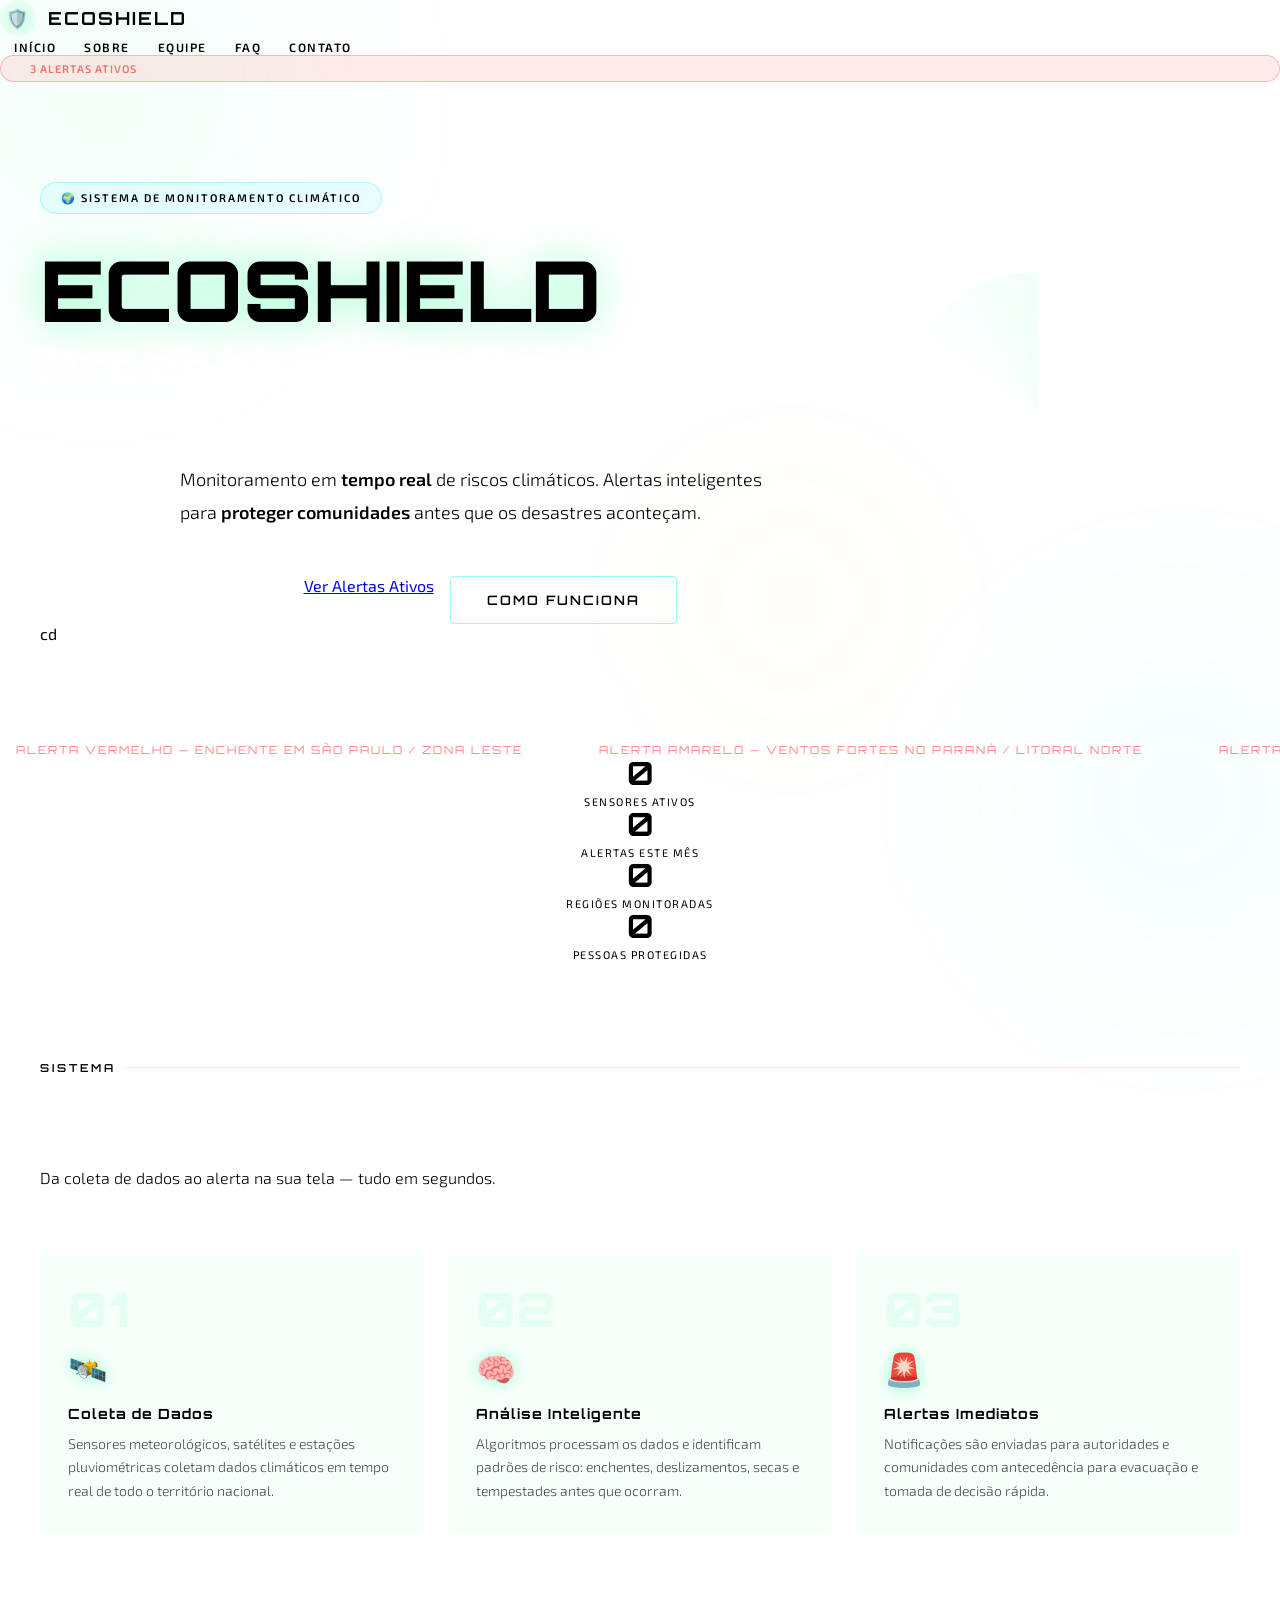
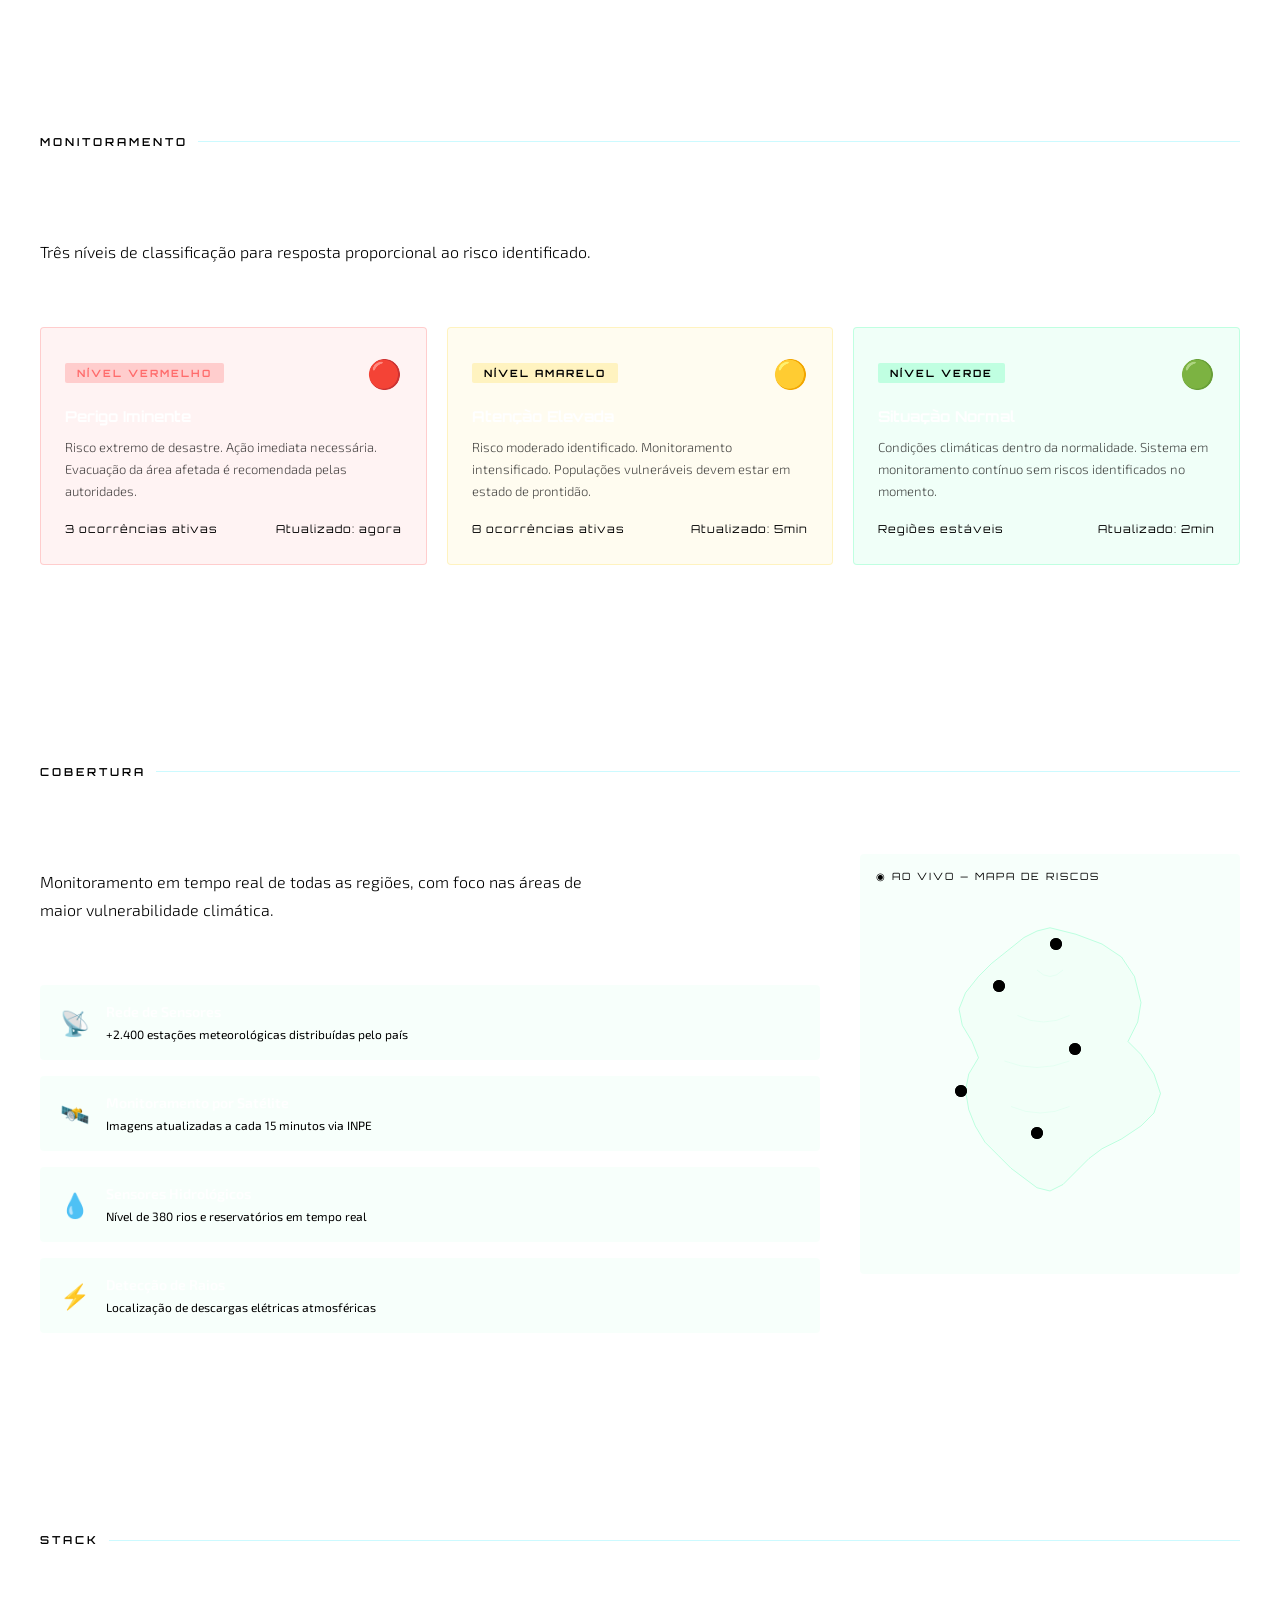
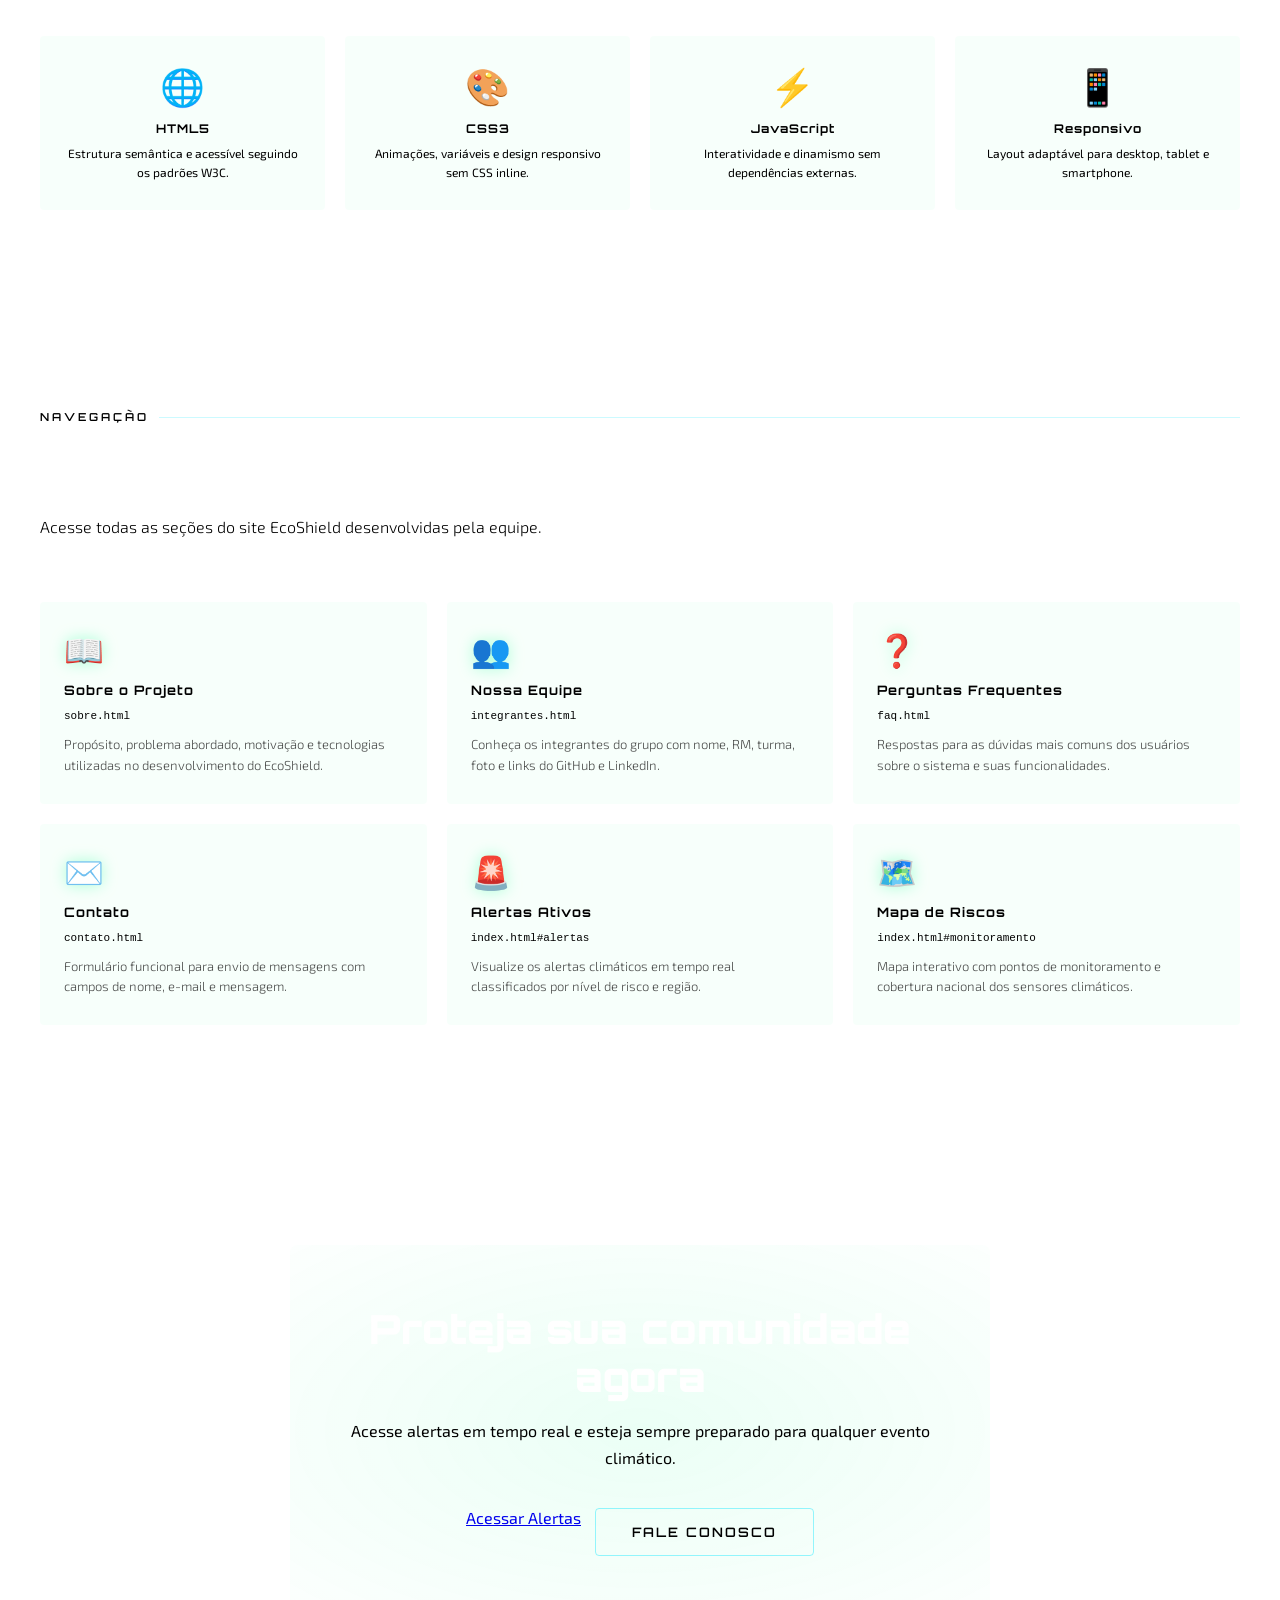
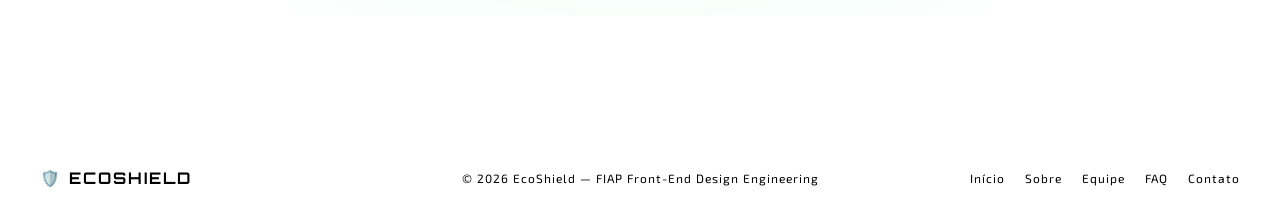
==== pages/index.html @ 768c773e "conexao" ====
<!DOCTYPE html>
<html lang="pt-BR">
<head>
  <meta charset="UTF-8"/>
  <meta name="viewport" content="width=device-width, initial-scale=1.0"/>
  <title>EcoShield — Monitoramento Climático e Prevenção de Desastres</title>
  <meta name="description" content="EcoShield: sistema de monitoramento climático e alertas para prevenção de desastres naturais no Brasil.">
  <link href="https://fonts.googleapis.com/css2?family=Orbitron:wght@400;600;700;900&family=Exo+2:ital,wght@0,300;0,400;0,600;1,300&display=swap" rel="stylesheet">
<link rel="stylesheet" href="../css/style.css">
</head>
<body>

  <!-- Fundo -->
  <div class="bg-grid"></div>
  <div class="bg-orb bg-orb-1"></div>
  <div class="bg-orb bg-orb-2"></div>
  <div class="bg-orb bg-orb-3"></div>

  
  <!-- NAVEGAÇÃO PRINCIPAL-->
  <nav>
    <a href="index.html" class="nav-logo">
      <div class="nav-logo-icon">🛡️</div>
      ECOSHIELD
    </a>

    <!-- Hamburger mobile -->
    <button class="nav-toggle" aria-label="Abrir menu">
      <span></span><span></span><span></span>
    </button>

    <ul class="nav-links">
      <li><a href="index.html"       class="active">Início</a></li>
      <li><a href="sobre.html">Sobre</a></li>
      <li><a href="integrantes.html">Equipe</a></li>
      <li><a href="faq.html">FAQ</a></li>
      <li><a href="contato.html">Contato</a></li>
    </ul>

    <div class="nav-alert">
      <div class="dot"></div>
      <span id="navAlertText">3 alertas ativos</span>
    </div>
  </nav>

  <!--  HERO-->
     <section class="hero">
    <div class="hero-content">
      <div class="hero-badge">🌍 Sistema de Monitoramento Climático</div>

      <h1 class="hero-title">
        <span class="line1">ECOSHIELD</span>
        <span class="line2">Prevenção de Desastres Climáticos</span>
      </h1>

      <p class="hero-desc">
        Monitoramento em <em>tempo real</em> de riscos climáticos.
        Alertas inteligentes para <em>proteger comunidades</em>
        antes que os desastres aconteçam.
      </p>

      <div class="hero-ctas">
        <a href="#alertas"      class="btn-primary">Ver Alertas Ativos</a>
        <a href="#como-funciona" class="btn-secondary">Como Funciona</a>
      </div>
    </div>

    <div class="hero-radar">
      <div class="radar-ring"></div>
      <div class="radar-ring"></div>
      <div class="radar-ring"></div>
      <div class="radar-sweep"></div>
    </div>cd
  </section>


   <!--TICKER DE ALERTAS -->
   <div class="ticker">
    <div class="ticker-inner">
      <span class="ticker-item"><span class="ticker-dot"></span> ALERTA VERMELHO — Enchente em São Paulo / Zona Leste</span>
      <span class="ticker-item"><span class="ticker-dot"></span> ALERTA AMARELO — Ventos fortes no Paraná / Litoral Norte</span>
      <span class="ticker-item"><span class="ticker-dot"></span> ALERTA VERMELHO — Deslizamento em Petrópolis / RJ</span>
      <span class="ticker-item"><span class="ticker-dot"></span> MONITORAMENTO — Nível dos rios acima do normal em MG</span>
      <span class="ticker-item"><span class="ticker-dot"></span> ALERTA AMARELO — Seca severa no Nordeste / Sertão</span>
      <!-- Duplicado para loop infinito -->
      <span class="ticker-item"><span class="ticker-dot"></span> ALERTA VERMELHO — Enchente em São Paulo / Zona Leste</span>
      <span class="ticker-item"><span class="ticker-dot"></span> ALERTA AMARELO — Ventos fortes no Paraná / Litoral Norte</span>
      <span class="ticker-item"><span class="ticker-dot"></span> ALERTA VERMELHO — Deslizamento em Petrópolis / RJ</span>
      <span class="ticker-item"><span class="ticker-dot"></span> MONITORAMENTO — Nível dos rios acima do normal em MG</span>
      <span class="ticker-item"><span class="ticker-dot"></span> ALERTA AMARELO — Seca severa no Nordeste / Sertão</span>
    </div>
  </div>

  
  <!-- ESTATÍSTICAS -->
  
  <div class="stats-bar">
    <div class="stat-item">
      <span class="stat-val"        id="stat1">0</span>
      <span class="stat-lbl">Sensores Ativos</span>
    </div>
    <div class="stat-item">
      <span class="stat-val orange" id="stat2">0</span>
      <span class="stat-lbl">Alertas este mês</span>
    </div>
    <div class="stat-item">
      <span class="stat-val red"    id="stat3">0</span>
      <span class="stat-lbl">Regiões monitoradas</span>
    </div>
    <div class="stat-item">
      <span class="stat-val teal"   id="stat4">0</span>
      <span class="stat-lbl">Pessoas protegidas</span>
    </div>
  </div>


  <!--  COMO FUNCIONA -->
  <section id="como-funciona">
    <div class="section-label">Sistema</div>
    <h2 class="section-title reveal">Como o <span>EcoShield</span> funciona</h2>
    <p class="section-desc reveal">Da coleta de dados ao alerta na sua tela — tudo em segundos.</p>

    <div class="steps">
      <div class="step-card reveal">
        <div class="step-num">01</div>
        <div class="step-icon">🛰️</div>
        <div class="step-title">Coleta de Dados</div>
        <p class="step-desc">Sensores meteorológicos, satélites e estações pluviométricas coletam dados climáticos em tempo real de todo o território nacional.</p>
      </div>
      <div class="step-card reveal">
        <div class="step-num">02</div>
        <div class="step-icon">🧠</div>
        <div class="step-title">Análise Inteligente</div>
        <p class="step-desc">Algoritmos processam os dados e identificam padrões de risco: enchentes, deslizamentos, secas e tempestades antes que ocorram.</p>
      </div>
      <div class="step-card reveal">
        <div class="step-num">03</div>
        <div class="step-icon">🚨</div>
        <div class="step-title">Alertas Imediatos</div>
        <p class="step-desc">Notificações são enviadas para autoridades e comunidades com antecedência para evacuação e tomada de decisão rápida.</p>
      </div>
    </div>
  </section>


    <!-- ALERTAS -->
  <section id="alertas" class="alerts-section">
    <div class="section-label">Monitoramento</div>
    <h2 class="section-title reveal">Níveis de <span>Alerta</span></h2>
    <p class="section-desc reveal">Três níveis de classificação para resposta proporcional ao risco identificado.</p>

    <div class="alerts-grid">
      <div class="alert-card vermelho reveal">
        <div class="alert-header">
          <span class="alert-level">Nível Vermelho</span>
          <span class="alert-icon">🔴</span>
        </div>
        <div class="alert-title">Perigo Iminente</div>
        <p class="alert-desc">Risco extremo de desastre. Ação imediata necessária. Evacuação da área afetada é recomendada pelas autoridades.</p>
        <div class="alert-meta"><span>3 ocorrências ativas</span><span>Atualizado: agora</span></div>
      </div>

      <div class="alert-card amarelo reveal">
        <div class="alert-header">
          <span class="alert-level">Nível Amarelo</span>
          <span class="alert-icon">🟡</span>
        </div>
        <div class="alert-title">Atenção Elevada</div>
        <p class="alert-desc">Risco moderado identificado. Monitoramento intensificado. Populações vulneráveis devem estar em estado de prontidão.</p>
        <div class="alert-meta"><span>8 ocorrências ativas</span><span>Atualizado: 5min</span></div>
      </div>

      <div class="alert-card verde reveal">
        <div class="alert-header">
          <span class="alert-level">Nível Verde</span>
          <span class="alert-icon">🟢</span>
        </div>
        <div class="alert-title">Situação Normal</div>
        <p class="alert-desc">Condições climáticas dentro da normalidade. Sistema em monitoramento contínuo sem riscos identificados no momento.</p>
        <div class="alert-meta"><span>Regiões estáveis</span><span>Atualizado: 2min</span></div>
      </div>
    </div>
  </section>


  <!--  MONITORAMENTO / MAPA -->
    <section id="monitoramento">
    <div class="section-label">Cobertura</div>
    <div class="monitor-layout">

      <div>
        <h2 class="section-title reveal">Cobertura <span>Nacional</span></h2>
        <p class="section-desc reveal">Monitoramento em tempo real de todas as regiões, com foco nas áreas de maior vulnerabilidade climática.</p>
        <ul class="info-list">
          <li class="info-item reveal">
            <span class="info-item-icon">📡</span>
            <div class="info-item-text"><strong>Rede de Sensores</strong><span>+2.400 estações meteorológicas distribuídas pelo país</span></div>
          </li>
          <li class="info-item reveal">
            <span class="info-item-icon">🛰️</span>
            <div class="info-item-text"><strong>Monitoramento por Satélite</strong><span>Imagens atualizadas a cada 15 minutos via INPE</span></div>
          </li>
          <li class="info-item reveal">
            <span class="info-item-icon">💧</span>
            <div class="info-item-text"><strong>Sensores Hidrológicos</strong><span>Nível de 380 rios e reservatórios em tempo real</span></div>
          </li>
          <li class="info-item reveal">
            <span class="info-item-icon">⚡</span>
            <div class="info-item-text"><strong>Detecção de Raios</strong><span>Localização de descargas elétricas atmosféricas</span></div>
          </li>
        </ul>
      </div>

      <div class="monitor-map">
        <div class="map-label">◉ AO VIVO — Mapa de Riscos</div>
        <svg class="brazil-map" viewBox="0 0 400 450" fill="none" xmlns="http://www.w3.org/2000/svg">
          <path d="M180 20 L200 15 L240 25 L280 40 L310 60 L330 90 L340 130 L335 160 L320 190 L340 210 L360 240 L370 270 L360 300 L340 320 L310 340 L280 355 L260 370 L240 390 L220 410 L200 420 L180 415 L160 400 L140 385 L120 365 L100 345 L85 320 L75 295 L70 265 L75 240 L90 215 L80 190 L65 165 L60 140 L70 115 L90 90 L110 70 L135 50 L160 30 Z" stroke="rgba(0,255,136,0.4)" stroke-width="1.5" fill="rgba(0,255,136,0.04)"/>
          <path d="M180 80 Q200 100 220 80"  stroke="rgba(0,255,136,0.15)" stroke-width="1" fill="none"/>
          <path d="M150 150 Q190 170 230 150" stroke="rgba(0,255,136,0.15)" stroke-width="1" fill="none"/>
          <path d="M130 220 Q180 240 230 220" stroke="rgba(0,255,136,0.15)" stroke-width="1" fill="none"/>
          <path d="M140 290 Q185 310 230 290" stroke="rgba(0,255,136,0.15)" stroke-width="1" fill="none"/>
        </svg>
        <div class="map-ping p1"></div>
        <div class="map-ping p2"></div>
        <div class="map-ping p3"></div>
        <div class="map-ping p4"></div>
        <div class="map-ping p5"></div>
      </div>

    </div>
  </section>


    <!--TECNOLOGIAS-->
  <section id="tecnologia" class="tech-section">
    <div class="section-label">Stack</div>
    <h2 class="section-title reveal">Tecnologias <span>Utilizadas</span></h2>
    <div class="tech-grid">
      <div class="tech-card reveal">
        <span class="tech-icon">🌐</span>
        <div class="tech-name">HTML5</div>
        <p class="tech-desc">Estrutura semântica e acessível seguindo os padrões W3C.</p>
      </div>
      <div class="tech-card reveal">
        <span class="tech-icon">🎨</span>
        <div class="tech-name">CSS3</div>
        <p class="tech-desc">Animações, variáveis e design responsivo sem CSS inline.</p>
      </div>
      <div class="tech-card reveal">
        <span class="tech-icon">⚡</span>
        <div class="tech-name">JavaScript</div>
        <p class="tech-desc">Interatividade e dinamismo sem dependências externas.</p>
      </div>
      <div class="tech-card reveal">
        <span class="tech-icon">📱</span>
        <div class="tech-name">Responsivo</div>
        <p class="tech-desc">Layout adaptável para desktop, tablet e smartphone.</p>
      </div>
    </div>
  </section>


  <!--NAVEGAÇÃO PARA PÁGINAS DO GRUPO -->
  
  <section class="pages-section">
    <div class="section-label">Navegação</div>
    <h2 class="section-title reveal">Explore o <span>Projeto</span></h2>
    <p class="section-desc reveal">Acesse todas as seções do site EcoShield desenvolvidas pela equipe.</p>

    <div class="pages-grid">
      <a href="sobre.html" class="page-card reveal">
        <span class="page-card-icon">📖</span>
        <div class="page-card-title">Sobre o Projeto</div>
        <div class="page-card-file">sobre.html</div>
        <p class="page-card-desc">Propósito, problema abordado, motivação e tecnologias utilizadas no desenvolvimento do EcoShield.</p>
      </a>

      <a href="integrantes.html" class="page-card reveal">
        <span class="page-card-icon">👥</span>
        <div class="page-card-title">Nossa Equipe</div>
        <div class="page-card-file">integrantes.html</div>
        <p class="page-card-desc">Conheça os integrantes do grupo com nome, RM, turma, foto e links do GitHub e LinkedIn.</p>
      </a>

      <a href="faq.html" class="page-card reveal">
        <span class="page-card-icon">❓</span>
        <div class="page-card-title">Perguntas Frequentes</div>
        <div class="page-card-file">faq.html</div>
        <p class="page-card-desc">Respostas para as dúvidas mais comuns dos usuários sobre o sistema e suas funcionalidades.</p>
      </a>

      <a href="contato.html" class="page-card reveal">
        <span class="page-card-icon">✉️</span>
        <div class="page-card-title">Contato</div>
        <div class="page-card-file">contato.html</div>
        <p class="page-card-desc">Formulário funcional para envio de mensagens com campos de nome, e-mail e mensagem.</p>
      </a>

      <a href="#alertas" class="page-card reveal">
        <span class="page-card-icon">🚨</span>
        <div class="page-card-title">Alertas Ativos</div>
        <div class="page-card-file">index.html#alertas</div>
        <p class="page-card-desc">Visualize os alertas climáticos em tempo real classificados por nível de risco e região.</p>
      </a>

      <a href="#monitoramento" class="page-card reveal">
        <span class="page-card-icon">🗺️</span>
        <div class="page-card-title">Mapa de Riscos</div>
        <div class="page-card-file">index.html#monitoramento</div>
        <p class="page-card-desc">Mapa interativo com pontos de monitoramento e cobertura nacional dos sensores climáticos.</p>
      </a>
    </div>
  </section>
    <!--CTA FINAL-->
  
  <section class="cta-section">
    <div class="cta-glow">
      <h2 class="cta-title reveal">Proteja sua <span>comunidade</span> agora</h2>
      <p class="cta-sub reveal">Acesse alertas em tempo real e esteja sempre preparado para qualquer evento climático.</p>
      <div class="cta-btns reveal">
        <a href="#alertas"      class="btn-primary">Acessar Alertas</a>
        <a href="contato.html"  class="btn-secondary">Fale Conosco</a>
      </div>
    </div>
  </section>


    <!-- FOOTER -->
  
    <footer>
    <a href="index.html" class="footer-logo">🛡️ ECOSHIELD</a>
    <p class="footer-copy">© 2026 EcoShield — FIAP Front-End Design Engineering</p>
    <nav class="footer-links">
      <a href="index.html">Início</a>
      <a href="sobre.html">Sobre</a>
      <a href="integrantes.html">Equipe</a>
      <a href="faq.html">FAQ</a>
      <a href="contato.html">Contato</a>
    </nav>
  </footer>

 <script src="../js/script.js" defer></script>
</body>
</html>
---- css/style.css ----
*/ ECOSHIELD — style.css*/

/* ── Variáveis ── */
:root {
  --bg:     #030d0a;
  --bg2:    #061510;
  --green:  #00ff88;
  --green2: #00cc66;
  --teal:   #00e5ff;
  --yellow: #ffcc00;
  --red:    #ff3b3b;
  --text:   #c8e6d0;
  --muted:  #4a7a5a;
  --border: rgba(0,255,136,.12);
  --glow:   0 0 20px rgba(0,255,136,.3);
}

/* ── Reset ── */
*, *::before, *::after { margin:0; padding:0; box-sizing:border-box; }
html { scroll-behavior:smooth; }
body {
  background: var(--bg);
  color: var(--text);
  font-family: 'Exo 2', sans-serif;
  overflow-x: hidden;
}


   */BACKGROUND*/

.bg-grid {
  position:fixed; inset:0; z-index:0; pointer-events:none;
  background-image:
    linear-gradient(rgba(0,255,136,.03) 1px, transparent 1px),
    linear-gradient(90deg, rgba(0,255,136,.03) 1px, transparent 1px);
  background-size: 60px 60px;
  animation: gridShift 20s linear infinite;
}
@keyframes gridShift {
  0%   { background-position:0 0; }
  100% { background-position:60px 60px; }
}

.bg-orb { position:fixed; border-radius:50%; filter:blur(80px); pointer-events:none; z-index:0; }
.bg-orb-1 { width:600px; height:600px; background:radial-gradient(circle, rgba(0,255,136,.06), transparent 70%); top:-200px; left:-200px; animation:orbFloat1 15s ease-in-out infinite; }
.bg-orb-2 { width:500px; height:500px; background:radial-gradient(circle, rgba(0,229,255,.05), transparent 70%); bottom:-150px; right:-150px; animation:orbFloat2 18s ease-in-out infinite; }
.bg-orb-3 { width:300px; height:300px; background:radial-gradient(circle, rgba(255,204,0,.04), transparent 70%); top:50%; left:50%; animation:orbFloat3 12s ease-in-out infinite; }

@keyframes orbFloat1 { 0%,100%{transform:translate(0,0)} 50%{transform:translate(60px,40px)} }
@keyframes orbFloat2 { 0%,100%{transform:translate(0,0)} 50%{transform:translate(-50px,-30px)} }
@keyframes orbFloat3 { 0%,100%{transform:translate(-50%,-50%) scale(1)} 50%{transform:translate(-50%,-50%) scale(1.3)} }


  */ NAVEGAÇÃO*/

  nav {
  position:fixed; top:0; left:0; right:0; z-index:100;
  padding:16px 40px;
  display:flex; align-items:center; justify-content:space-between;
  background:rgba(3,13,10,.9);
  backdrop-filter:blur(12px);
  border-bottom:1px solid var(--border);
}

.nav-logo {
  display:flex; align-items:center; gap:12px;
  font-family:'Orbitron',monospace; font-size:18px; font-weight:700;
  color:var(--green); letter-spacing:2px;
  text-decoration:none; text-shadow:var(--glow);
}

.nav-logo-icon {
  width:36px; height:36px;
  background:radial-gradient(circle, rgba(0,255,136,.2), transparent);
  border:1px solid var(--green); border-radius:50%;
  display:flex; align-items:center; justify-content:center; font-size:18px;
  animation:pulse 3s ease-in-out infinite;
}

@keyframes pulse {
  0%,100% { box-shadow:0 0 10px rgba(0,255,136,.3); }
  50%     { box-shadow:0 0 25px rgba(0,255,136,.7), 0 0 50px rgba(0,255,136,.2); }
}

/* Hamburger mobile */
.nav-toggle {
  display:none; flex-direction:column; gap:5px; cursor:pointer;
  background:none; border:none; padding:4px;
}
.nav-toggle span {
  display:block; width:24px; height:2px;
  background:var(--green); border-radius:2px;
  transition:all .3s;
}
.nav-toggle.open span:nth-child(1) { transform:rotate(45deg) translate(5px,5px); }
.nav-toggle.open span:nth-child(2) { opacity:0; }
.nav-toggle.open span:nth-child(3) { transform:rotate(-45deg) translate(5px,-5px); }

.nav-links { display:flex; gap:0; list-style:none; }

.nav-links a {
  color:var(--muted); font-size:12px; font-weight:600;
  text-decoration:none; text-transform:uppercase; letter-spacing:1.5px;
  padding:8px 14px; border-radius:4px;
  transition:all .2s; position:relative;
}
.nav-links a::after {
  content:''; position:absolute; bottom:2px; left:14px; right:14px;
  height:1px; background:var(--green);
  transform:scaleX(0); transition:transform .3s;
}
.nav-links a:hover  { color:var(--green); }
.nav-links a:hover::after  { transform:scaleX(1); }
.nav-links a.active { color:var(--green); }
.nav-links a.active::after { transform:scaleX(1); }

.nav-alert {
  display:flex; align-items:center; gap:8px;
  background:rgba(255,60,60,.1); border:1px solid rgba(255,60,60,.3);
  border-radius:20px; padding:6px 14px;
  font-size:11px; font-weight:600; color:#ff6b6b;
  letter-spacing:1px; text-transform:uppercase; white-space:nowrap;
}
.nav-alert .dot {
  width:7px; height:7px; border-radius:50%; background:var(--red);
  animation:blink 1s ease-in-out infinite;
}
@keyframes blink { 0%,100%{opacity:1} 50%{opacity:.2} }

 
   */HERO*/
 
   .hero {
  position:relative; z-index:1;
  min-height:100vh;
  display:flex; align-items:center; justify-content:center;
  padding:120px 40px 80px; text-align:center;
}
.hero-content { max-width:900px; }

.hero-badge {
  display:inline-flex; align-items:center; gap:8px;
  background:rgba(0,229,255,.08); border:1px solid rgba(0,229,255,.25);
  border-radius:30px; padding:8px 20px;
  font-size:11px; font-weight:600; color:var(--teal);
  letter-spacing:2px; text-transform:uppercase; margin-bottom:32px;
  animation:fadeUp .8s ease both;
}

.hero-title {
  font-family:'Orbitron',monospace;
  font-size:clamp(42px,7vw,84px); font-weight:900; line-height:1.05;
  margin-bottom:24px; animation:fadeUp .8s .2s ease both;
}
.hero-title .line1 { display:block; color:var(--green); text-shadow:0 0 40px rgba(0,255,136,.4); }
.hero-title .line2 { display:block; color:white; font-size:.55em; letter-spacing:4px; margin-top:8px; }

.hero-desc {
  font-size:18px; font-weight:300; line-height:1.8;
  color:var(--text); opacity:.8; max-width:620px;
  margin:0 auto 48px; animation:fadeUp .8s .4s ease both;
}
.hero-desc em { color:var(--green); font-style:normal; font-weight:600; }

.hero-ctas {
  display:flex; gap:16px; justify-content:center; flex-wrap:wrap;
  animation:fadeUp .8s .6s ease both;
}

@keyframes fadeUp {
  from { opacity:0; transform:translateY(30px); }
  to   { opacity:1; transform:translateY(0); }
}

/* Radar */

.hero-radar {
  position:absolute; right:8%; top:50%; transform:translateY(-50%);
  width:280px; height:280px; opacity:.15;
}
.radar-ring {
  position:absolute; border-radius:50%; border:1px solid var(--green);
  top:50%; left:50%; transform:translate(-50%,-50%);
}
.radar-ring:nth-child(1) { width:100%; height:100%; animation:radarPulse 3s 0s ease-in-out infinite; }
.radar-ring:nth-child(2) { width:70%;  height:70%;  animation:radarPulse 3s .5s ease-in-out infinite; }
.radar-ring:nth-child(3) { width:40%;  height:40%;  animation:radarPulse 3s 1s ease-in-out infinite; }
@keyframes radarPulse { 0%,100%{opacity:.3} 50%{opacity:1} }
.radar-sweep {
  position:absolute; inset:0;
  background:conic-gradient(from 0deg, transparent 300deg, rgba(0,255,136,.4) 360deg);
  border-radius:50%; animation:sweep 4s linear infinite;
}
@keyframes sweep { to { transform:rotate(360deg); } }


  */ BOTÕES*/

.btn-primary {
  background:linear-gradient(135deg, var(--green), var(--green2));
  color:#030d0a; font-family:'Orbitron',monospace;
  font-size:13px; font-weight:700; letter-spacing:2px;
  padding:16px 36px; border-radius:4px; border:none; cursor:pointer;
  text-transform:uppercase; text-decoration:none; display:inline-block;
  box-shadow:0 0 30px rgba(0,255,136,.3); transition:all .3s;
}
.btn-primary:hover { transform:translateY(-2px); box-shadow:0 0 50px rgba(0,255,136,.5); }

.btn-secondary {
  background:transparent; color:var(--teal);
  font-family:'Orbitron',monospace; font-size:13px; font-weight:600;
  letter-spacing:2px; padding:15px 36px; border-radius:4px;
  border:1px solid rgba(0,229,255,.4); cursor:pointer;
  text-transform:uppercase; text-decoration:none; display:inline-block;
  transition:all .3s;
}
.btn-secondary:hover { background:rgba(0,229,255,.08); border-color:var(--teal); transform:translateY(-2px); }



   */TICKER*/
 
   .ticker {
  position:relative; z-index:1;
  background:rgba(255,59,59,.06);
  border-top:1px solid rgba(255,59,59,.15);
  border-bottom:1px solid rgba(255,59,59,.15);
  padding:10px 0; overflow:hidden;
}
.ticker-inner {
  display:flex; gap:60px; white-space:nowrap;
  animation:tickerRoll 25s linear infinite;
}
.ticker-item {
  font-family:'Orbitron',monospace; font-size:11px;
  color:#ff8080; letter-spacing:2px; text-transform:uppercase;
  display:flex; align-items:center; gap:10px; flex-shrink:0;
}
.ticker-dot { width:6px; height:6px; border-radius:50%; background:var(--red); animation:blink 1s infinite; }
@keyframes tickerRoll { 0%{transform:translateX(0)} 100%{transform:translateX(-50%)} }


 */  STATS BAR
*/

.stats-bar {
  position:relative; z-index:1;
  background:rgba(0,255,136,.04);
  border-top:1px solid var(--border); border-bottom:1px solid var(--border);
  padding:28px 40px;
  display:grid; grid-template-columns:repeat(4,1fr); gap:20px;
}
.stat-item { text-align:center; }
.stat-val {
  font-family:'Orbitron',monospace; font-size:32px; font-weight:700;
  color:var(--green); display:block; line-height:1;
}
.stat-val.orange { color:var(--yellow); }
.stat-val.red    { color:var(--red); }
.stat-val.teal   { color:var(--teal); }
.stat-lbl { font-size:11px; color:var(--muted); text-transform:uppercase; letter-spacing:1.5px; margin-top:6px; display:block; }


  /*  SEÇÕES*/

 section { position:relative; z-index:1; padding:100px 40px; }

.section-label {
  font-family:'Orbitron',monospace; font-size:11px; font-weight:600;
  color:var(--teal); letter-spacing:3px; text-transform:uppercase;
  margin-bottom:16px; display:flex; align-items:center; gap:10px;
}
.section-label::after { content:''; flex:1; height:1px; background:rgba(0,229,255,.2); }

.section-title {
  font-family:'Orbitron',monospace; font-size:clamp(28px,4vw,44px);
  font-weight:700; color:white; line-height:1.2; margin-bottom:20px;
}
.section-title span { color:var(--green); }

.section-desc { font-size:16px; font-weight:300; color:var(--text); opacity:.7; line-height:1.8; max-width:560px; margin-bottom:60px; }

/* ── STEPS ── */

.steps { display:grid; grid-template-columns:repeat(3,1fr); gap:24px; }

.step-card {
  background:rgba(0,255,136,.03); border:1px solid var(--border);
  border-radius:2px; padding:32px 28px;
  position:relative; overflow:hidden; transition:all .3s;
}
.step-card::before {
  content:''; position:absolute; inset:0;
  background:linear-gradient(135deg, rgba(0,255,136,.05), transparent);
  opacity:0; transition:opacity .3s;
}
.step-card:hover { border-color:rgba(0,255,136,.3); transform:translateY(-4px); }
.step-card:hover::before { opacity:1; }

.step-num { font-family:'Orbitron',monospace; font-size:48px; font-weight:900; color:rgba(0,255,136,.08); line-height:1; margin-bottom:16px; }
.step-icon { font-size:32px; margin-bottom:16px; filter:drop-shadow(0 0 8px rgba(0,255,136,.4)); }
.step-title { font-family:'Orbitron',monospace; font-size:14px; font-weight:700; color:var(--green); letter-spacing:1px; margin-bottom:10px; }
.step-desc  { font-size:14px; font-weight:300; color:var(--text); opacity:.7; line-height:1.7; }

/* ── ALERTAS ── */

.alerts-section { background:var(--bg2); }
.alerts-grid { display:grid; grid-template-columns:repeat(3,1fr); gap:20px; }

.alert-card { border-radius:4px; padding:28px 24px; border:1px solid transparent; transition:all .3s; cursor:pointer; }
.alert-card.vermelho { background:rgba(255,59,59,.06);  border-color:rgba(255,59,59,.2); }
.alert-card.amarelo  { background:rgba(255,204,0,.06);  border-color:rgba(255,204,0,.2); }
.alert-card.verde    { background:rgba(0,255,136,.06);  border-color:rgba(0,255,136,.2); }
.alert-card:hover { transform:translateY(-3px); }
.alert-card.vermelho:hover { box-shadow:0 8px 30px rgba(255,59,59,.15); }
.alert-card.amarelo:hover  { box-shadow:0 8px 30px rgba(255,204,0,.15); }
.alert-card.verde:hover    { box-shadow:0 8px 30px rgba(0,255,136,.15); }

.alert-header { display:flex; align-items:center; justify-content:space-between; margin-bottom:16px; }
.alert-level { font-family:'Orbitron',monospace; font-size:10px; font-weight:700; letter-spacing:2px; text-transform:uppercase; padding:4px 12px; border-radius:2px; }
.vermelho .alert-level { background:rgba(255,59,59,.2);  color:#ff6b6b; }
.amarelo  .alert-level { background:rgba(255,204,0,.2);  color:var(--yellow); }
.verde    .alert-level { background:rgba(0,255,136,.2);  color:var(--green); }
.alert-icon  { font-size:28px; }
.alert-title { font-family:'Orbitron',monospace; font-size:15px; font-weight:700; color:white; margin-bottom:10px; }
.alert-desc  { font-size:13px; font-weight:300; color:var(--text); opacity:.7; line-height:1.7; margin-bottom:20px; }
.alert-meta  { display:flex; justify-content:space-between; font-size:11px; color:var(--muted); font-family:'Orbitron',monospace; letter-spacing:1px; }

/* ── MAPA ── */

.monitor-layout { display:grid; grid-template-columns:1fr 380px; gap:40px; align-items:center; }

.monitor-map {
  background:rgba(0,255,136,.03); border:1px solid var(--border);
  border-radius:4px; height:420px;
  position:relative; overflow:hidden;
  display:flex; align-items:center; justify-content:center;
}
.map-label { position:absolute; top:16px; left:16px; font-family:'Orbitron',monospace; font-size:10px; color:var(--green); letter-spacing:2px; text-transform:uppercase; }
.brazil-map { width:260px; opacity:.6; }

.map-ping { position:absolute; width:12px; height:12px; border-radius:50%; }
.map-ping::before, .map-ping::after { content:''; position:absolute; inset:0; border-radius:50%; }
.map-ping::before { background:currentColor; }
.map-ping::after  { border:2px solid currentColor; animation:pingExpand 2s ease-out infinite; }
@keyframes pingExpand { 0%{transform:scale(1);opacity:.8} 100%{transform:scale(3);opacity:0} }

.map-ping.p1 { color:var(--red);    top:30%; left:35%; }
.map-ping.p2 { color:var(--yellow); top:55%; left:25%; }
.map-ping.p3 { color:var(--green);  top:45%; left:55%; }
.map-ping.p4 { color:var(--red);    top:20%; left:50%; }
.map-ping.p5 { color:var(--yellow); top:65%; left:45%; }
.map-ping.p1::after { animation-delay:.0s; }
.map-ping.p2::after { animation-delay:.5s; }
.map-ping.p3::after { animation-delay:1s; }
.map-ping.p4::after { animation-delay:.3s; }
.map-ping.p5::after { animation-delay:.8s; }

.info-list { list-style:none; display:flex; flex-direction:column; gap:16px; }
.info-item {
  background:rgba(0,255,136,.03); border:1px solid var(--border);
  border-radius:4px; padding:18px 20px;
  display:flex; align-items:center; gap:16px; transition:all .3s;
}
.info-item:hover { border-color:rgba(0,255,136,.25); background:rgba(0,255,136,.06); }
.info-item-icon { font-size:24px; flex-shrink:0; }
.info-item-text strong { display:block; font-size:14px; font-weight:600; color:white; margin-bottom:3px; }
.info-item-text span   { font-size:12px; color:var(--muted); }

/* ── TECNOLOGIAS ── */

.tech-section { background:var(--bg2); }
.tech-grid { display:grid; grid-template-columns:repeat(4,1fr); gap:20px; margin-top:16px; }
.tech-card { background:rgba(0,255,136,.03); border:1px solid var(--border); border-radius:4px; padding:28px 20px; text-align:center; transition:all .3s; }
.tech-card:hover { border-color:rgba(0,229,255,.3); transform:translateY(-3px); box-shadow:0 8px 30px rgba(0,229,255,.08); }
.tech-icon { font-size:36px; margin-bottom:12px; display:block; }
.tech-name { font-family:'Orbitron',monospace; font-size:12px; font-weight:700; color:var(--teal); letter-spacing:1px; margin-bottom:8px; }
.tech-desc { font-size:12px; color:var(--muted); line-height:1.6; }

/* ── PÁGINAS RÁPIDAS (cards de navegação) ── */

.pages-section { background:var(--bg2); }
.pages-grid { display:grid; grid-template-columns:repeat(3,1fr); gap:20px; }

.page-card {
  background:rgba(0,255,136,.03); border:1px solid var(--border);
  border-radius:4px; padding:28px 24px;
  text-decoration:none; color:var(--text);
  display:flex; flex-direction:column; gap:12px;
  transition:all .3s; position:relative; overflow:hidden;
}
.page-card::after {
  content:'→'; position:absolute; bottom:20px; right:24px;
  font-size:20px; color:var(--green); opacity:0;
  transition:all .3s; transform:translateX(-8px);
}
.page-card:hover { border-color:rgba(0,255,136,.3); transform:translateY(-4px); box-shadow:0 12px 40px rgba(0,255,136,.08); }
.page-card:hover::after { opacity:1; transform:translateX(0); }

.page-card-icon { font-size:32px; filter:drop-shadow(0 0 8px rgba(0,255,136,.3)); }
.page-card-title { font-family:'Orbitron',monospace; font-size:13px; font-weight:700; color:var(--green); letter-spacing:1px; }
.page-card-file  { font-family:'DM Mono',monospace; font-size:11px; color:var(--muted); }
.page-card-desc  { font-size:13px; font-weight:300; color:var(--text); opacity:.7; line-height:1.6; }

/* ── CTA ── */
.cta-section { background:var(--bg2); text-align:center; padding:120px 40px; position:relative; z-index:1; }
.cta-glow {
  display:inline-block;
  background:radial-gradient(ellipse 600px 300px at center, rgba(0,255,136,.08), transparent);
  padding:60px; border-radius:8px; border:1px solid var(--border);
  max-width:700px; width:100%;
}
.cta-title { font-family:'Orbitron',monospace; font-size:clamp(24px,4vw,40px); font-weight:900; color:white; margin-bottom:16px; line-height:1.2; }
.cta-title span { color:var(--green); }
.cta-sub  { font-size:16px; color:var(--muted); margin-bottom:36px; line-height:1.7; }
.cta-btns { display:flex; gap:14px; justify-content:center; flex-wrap:wrap; }

/* ── FOOTER ── */

footer {
  position:relative; z-index:1;
  border-top:1px solid var(--border);
  padding:32px 40px;
  display:grid; grid-template-columns:1fr auto 1fr;
  align-items:center; gap:20px;
  background:var(--bg);
}
.footer-logo { font-family:'Orbitron',monospace; font-size:16px; font-weight:700; color:var(--green); letter-spacing:2px; text-decoration:none; }
.footer-copy { font-size:12px; color:var(--muted); letter-spacing:1px; text-align:center; }
.footer-links { display:flex; gap:20px; justify-content:flex-end; flex-wrap:wrap; }
.footer-links a { font-size:12px; color:var(--muted); text-decoration:none; letter-spacing:1px; transition:color .2s; }
.footer-links a:hover { color:var(--green); }

/* ── SCROLL REVEAL ── */

.reveal { opacity:0; transform:translateY(40px); transition:opacity .7s ease, transform .7s ease; }
.reveal.visible { opacity:1; transform:translateY(0); }

 /* RESPONSIVO*/

@media (max-width:900px) {
  nav { padding:14px 20px; }
  .nav-links {
    display:none; flex-direction:column; gap:0;
    position:absolute; top:100%; left:0; right:0;
    background:rgba(3,13,10,.98); border-bottom:1px solid var(--border);
    padding:12px 0;
  }
  .nav-links.open { display:flex; }
  .nav-links a { padding:12px 24px; border-radius:0; }
  .nav-toggle { display:flex; }

  .hero { padding:100px 20px 60px; }
  .hero-radar { display:none; }

  .stats-bar { grid-template-columns:repeat(2,1fr); padding:20px; }

  section { padding:70px 20px; }

  .steps          { grid-template-columns:1fr; }
  .alerts-grid    { grid-template-columns:1fr; }
  .monitor-layout { grid-template-columns:1fr; }
  .tech-grid      { grid-template-columns:repeat(2,1fr); }
  .pages-grid     { grid-template-columns:1fr; }

  .cta-glow { padding:32px 20px; }

  footer { grid-template-columns:1fr; text-align:center; padding:24px 20px; }
  .footer-links { justify-content:center; }
}
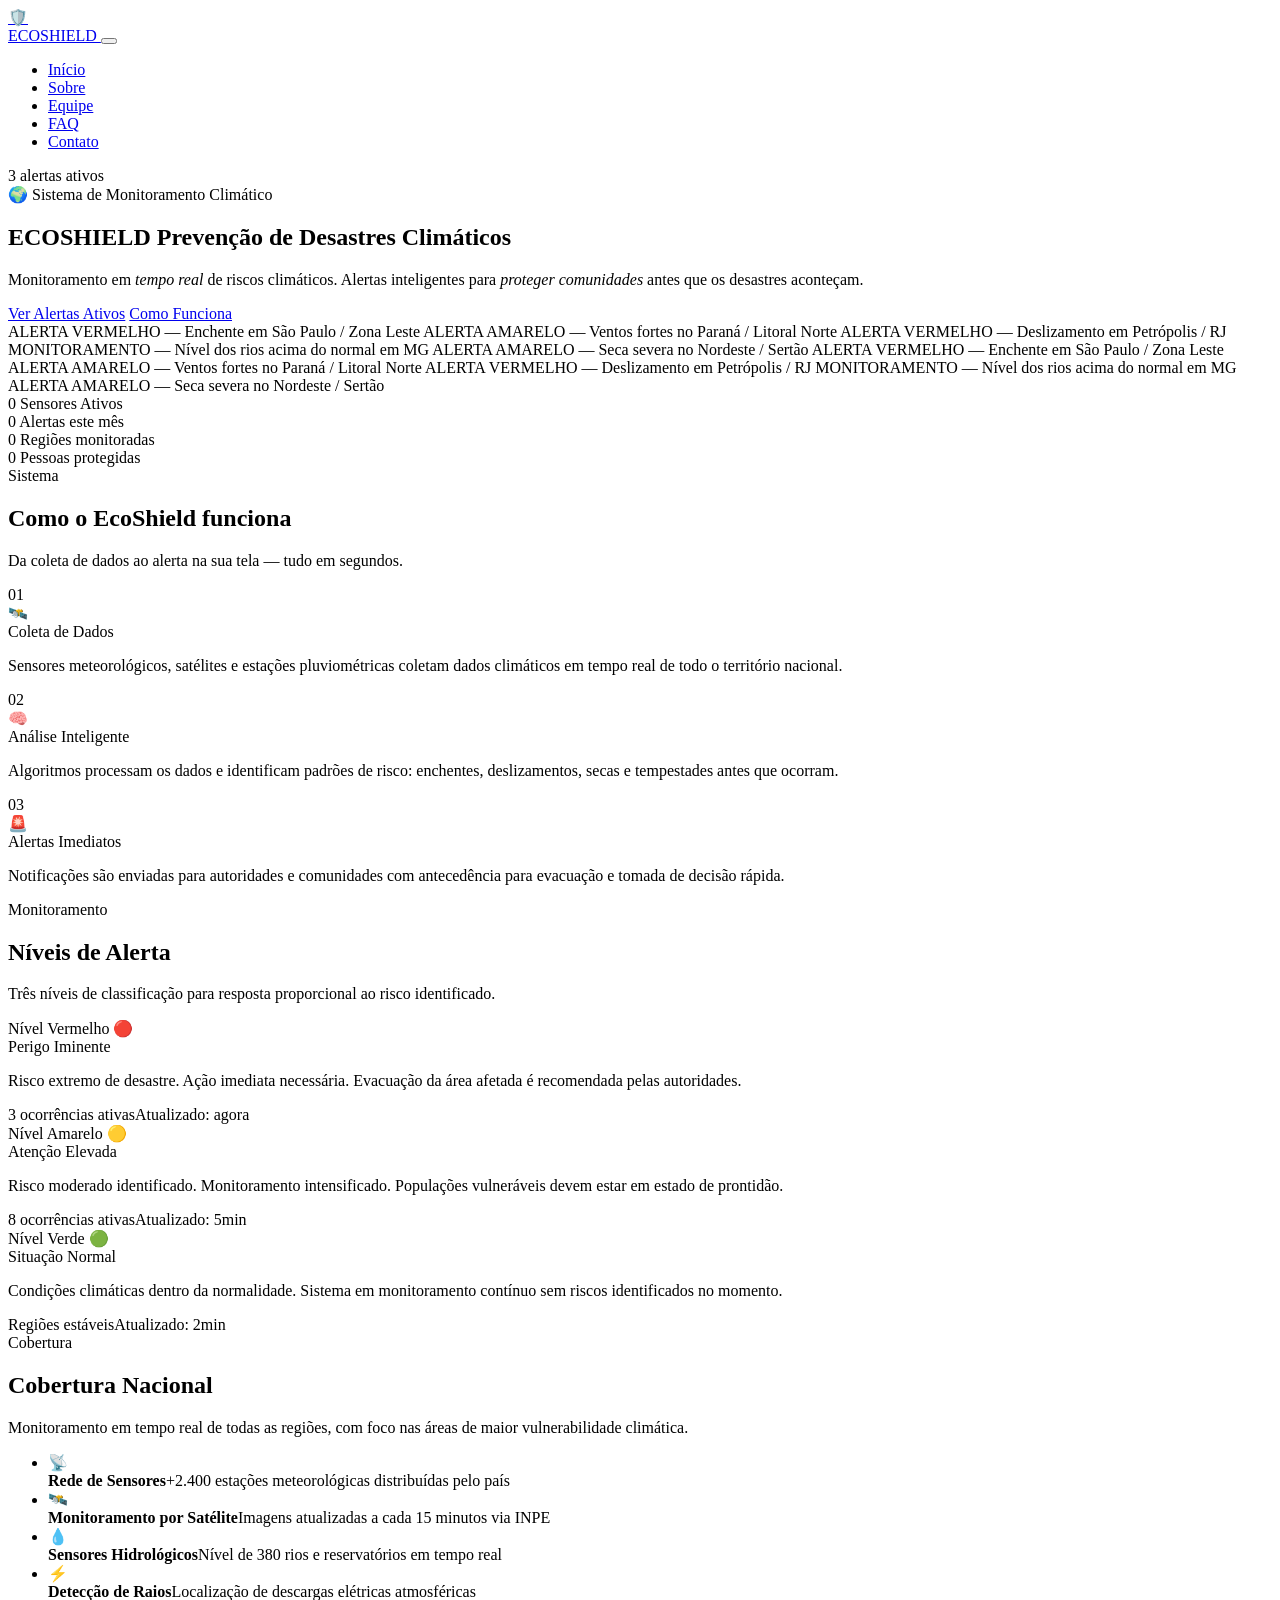
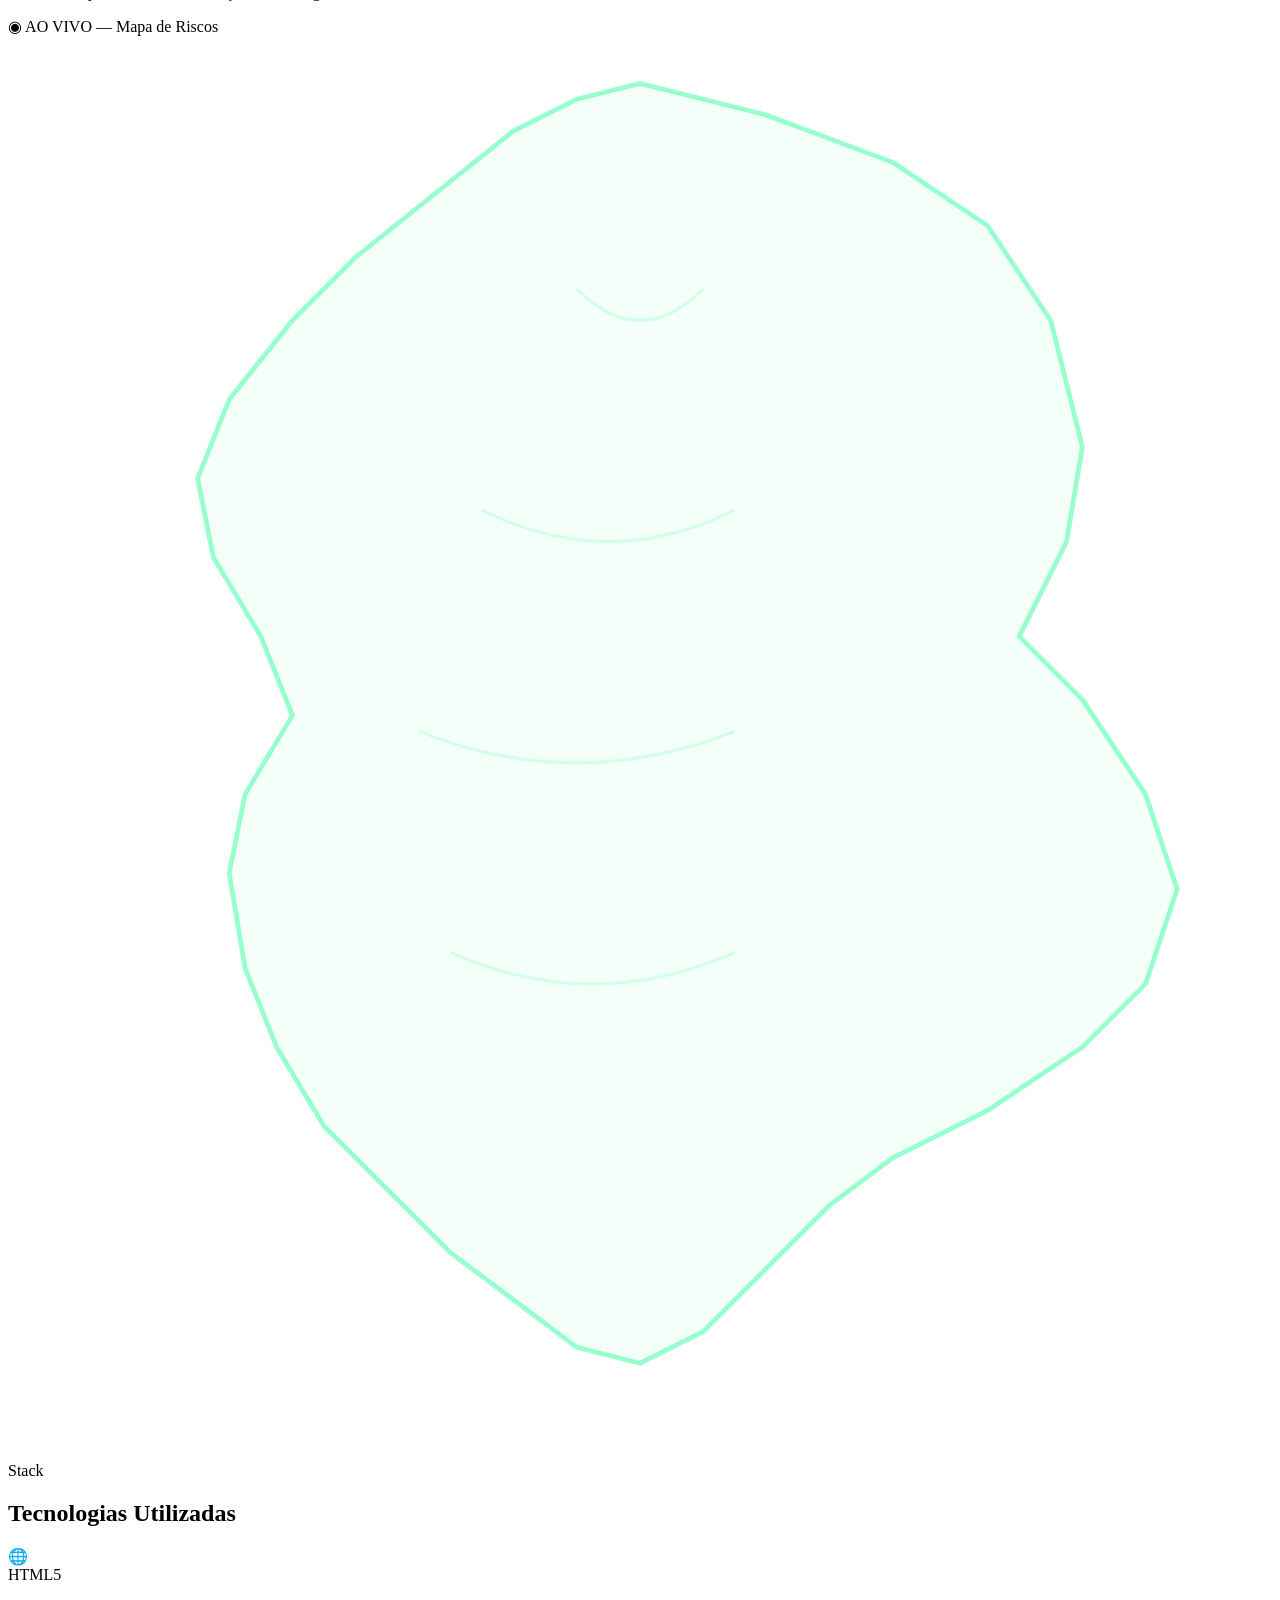
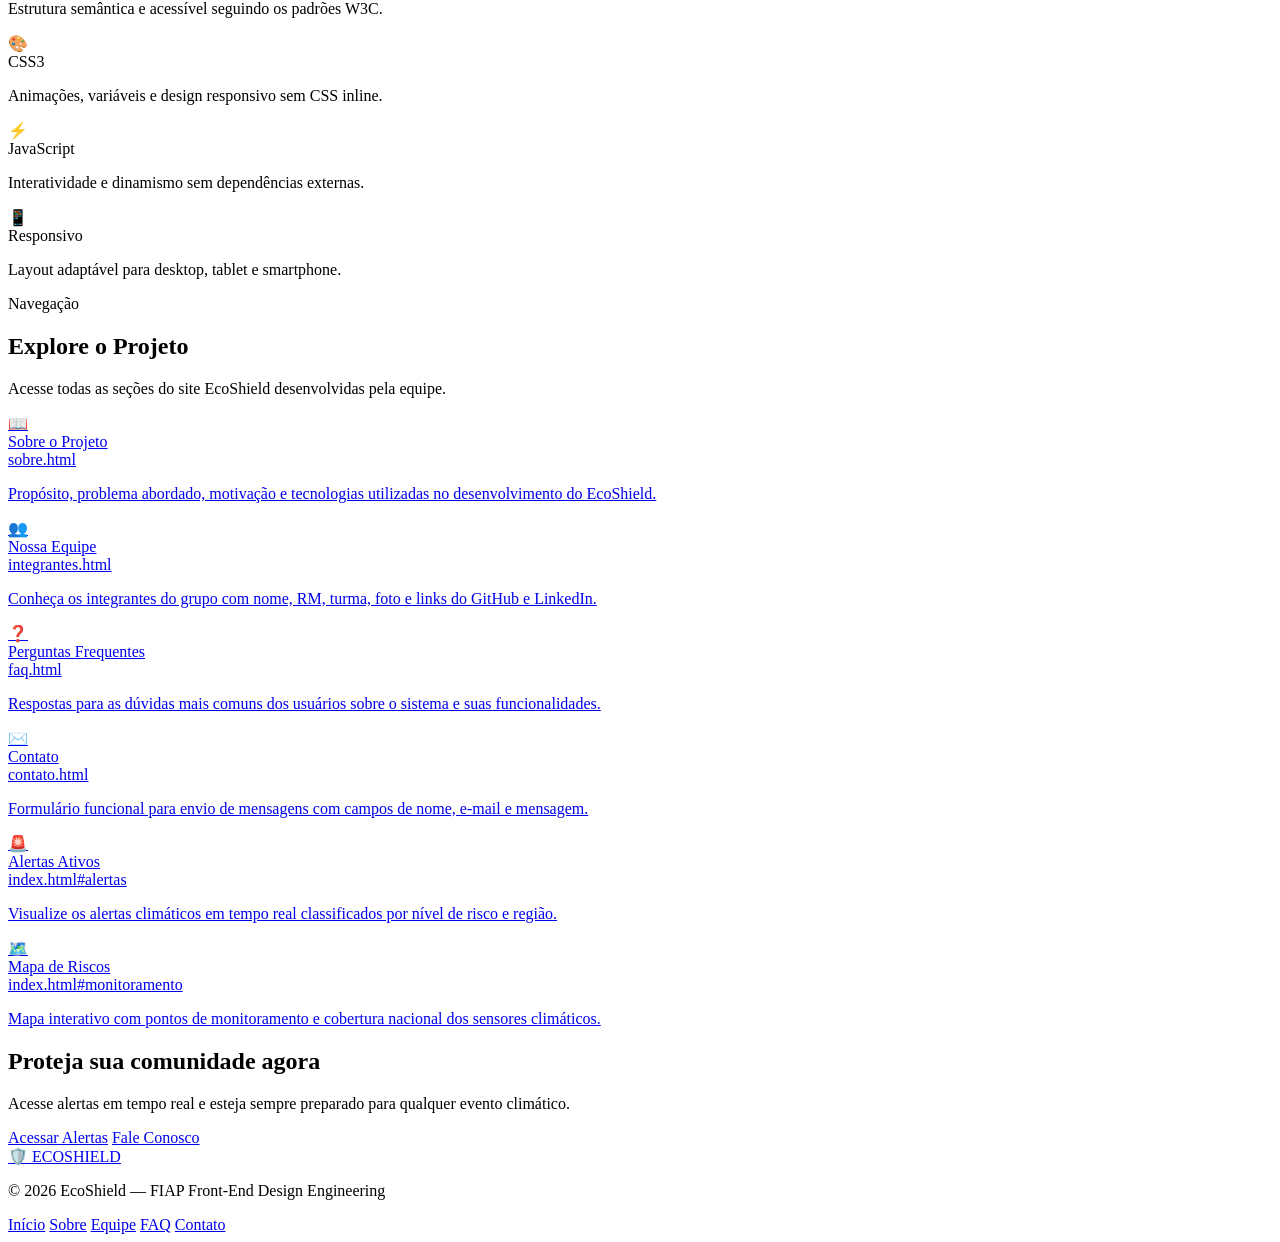
==== commit 3fabc339: "conexao" ====
--- a/pages/index.html
+++ b/pages/index.html
@@ -6,7 +6,7 @@
   <title>EcoShield — Monitoramento Climático e Prevenção de Desastres</title>
   <meta name="description" content="EcoShield: sistema de monitoramento climático e alertas para prevenção de desastres naturais no Brasil.">
   <link href="https://fonts.googleapis.com/css2?family=Orbitron:wght@400;600;700;900&family=Exo+2:ital,wght@0,300;0,400;0,600;1,300&display=swap" rel="stylesheet">
-<link rel="stylesheet" href="../css/style.css">
+  <link rel="stylesheet" href="css/style.css">
 </head>
 <body>
 
@@ -70,7 +70,7 @@
       <div class="radar-ring"></div>
       <div class="radar-ring"></div>
       <div class="radar-sweep"></div>
-    </div>cd
+    </div>
   </section>
 
 
@@ -339,6 +339,6 @@
     </nav>
   </footer>
 
- <script src="../js/script.js" defer></script>
+  <script src="js/script.js"></script>
 </body>
-</html>
+</html>
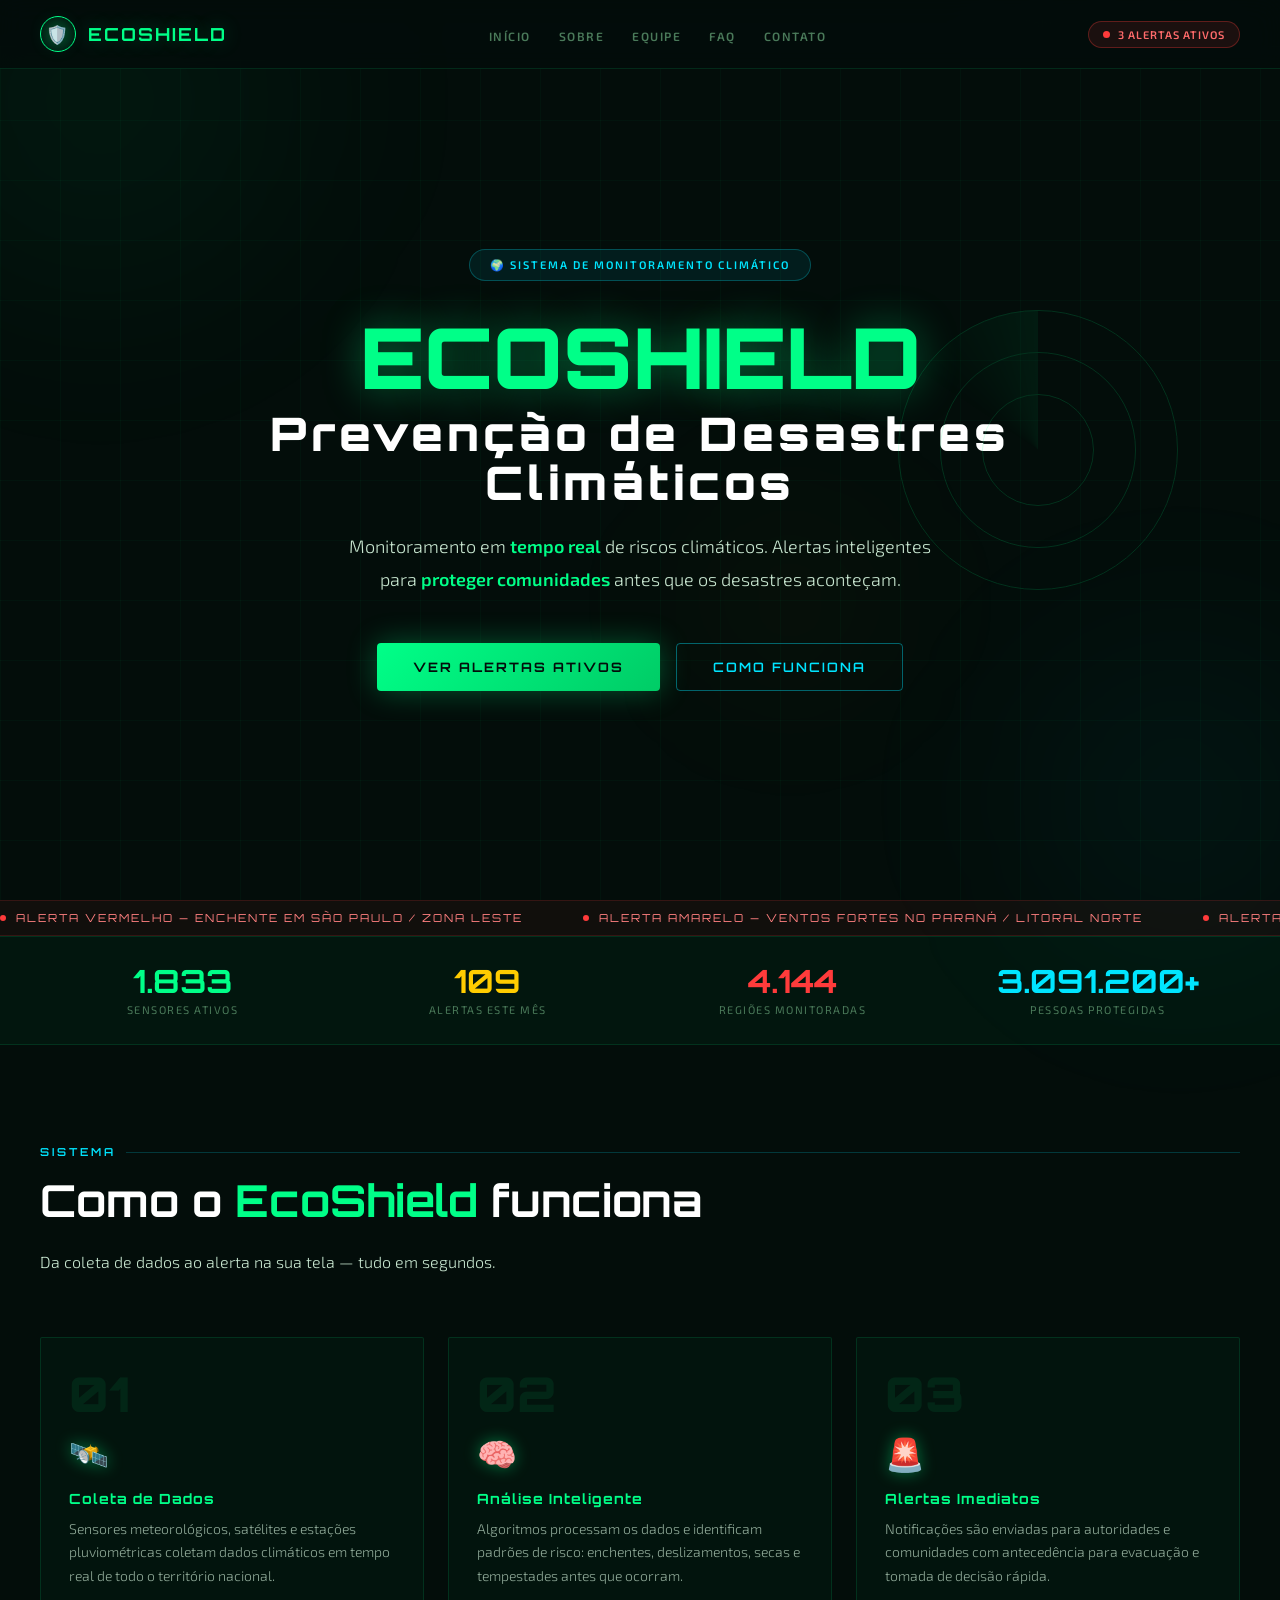
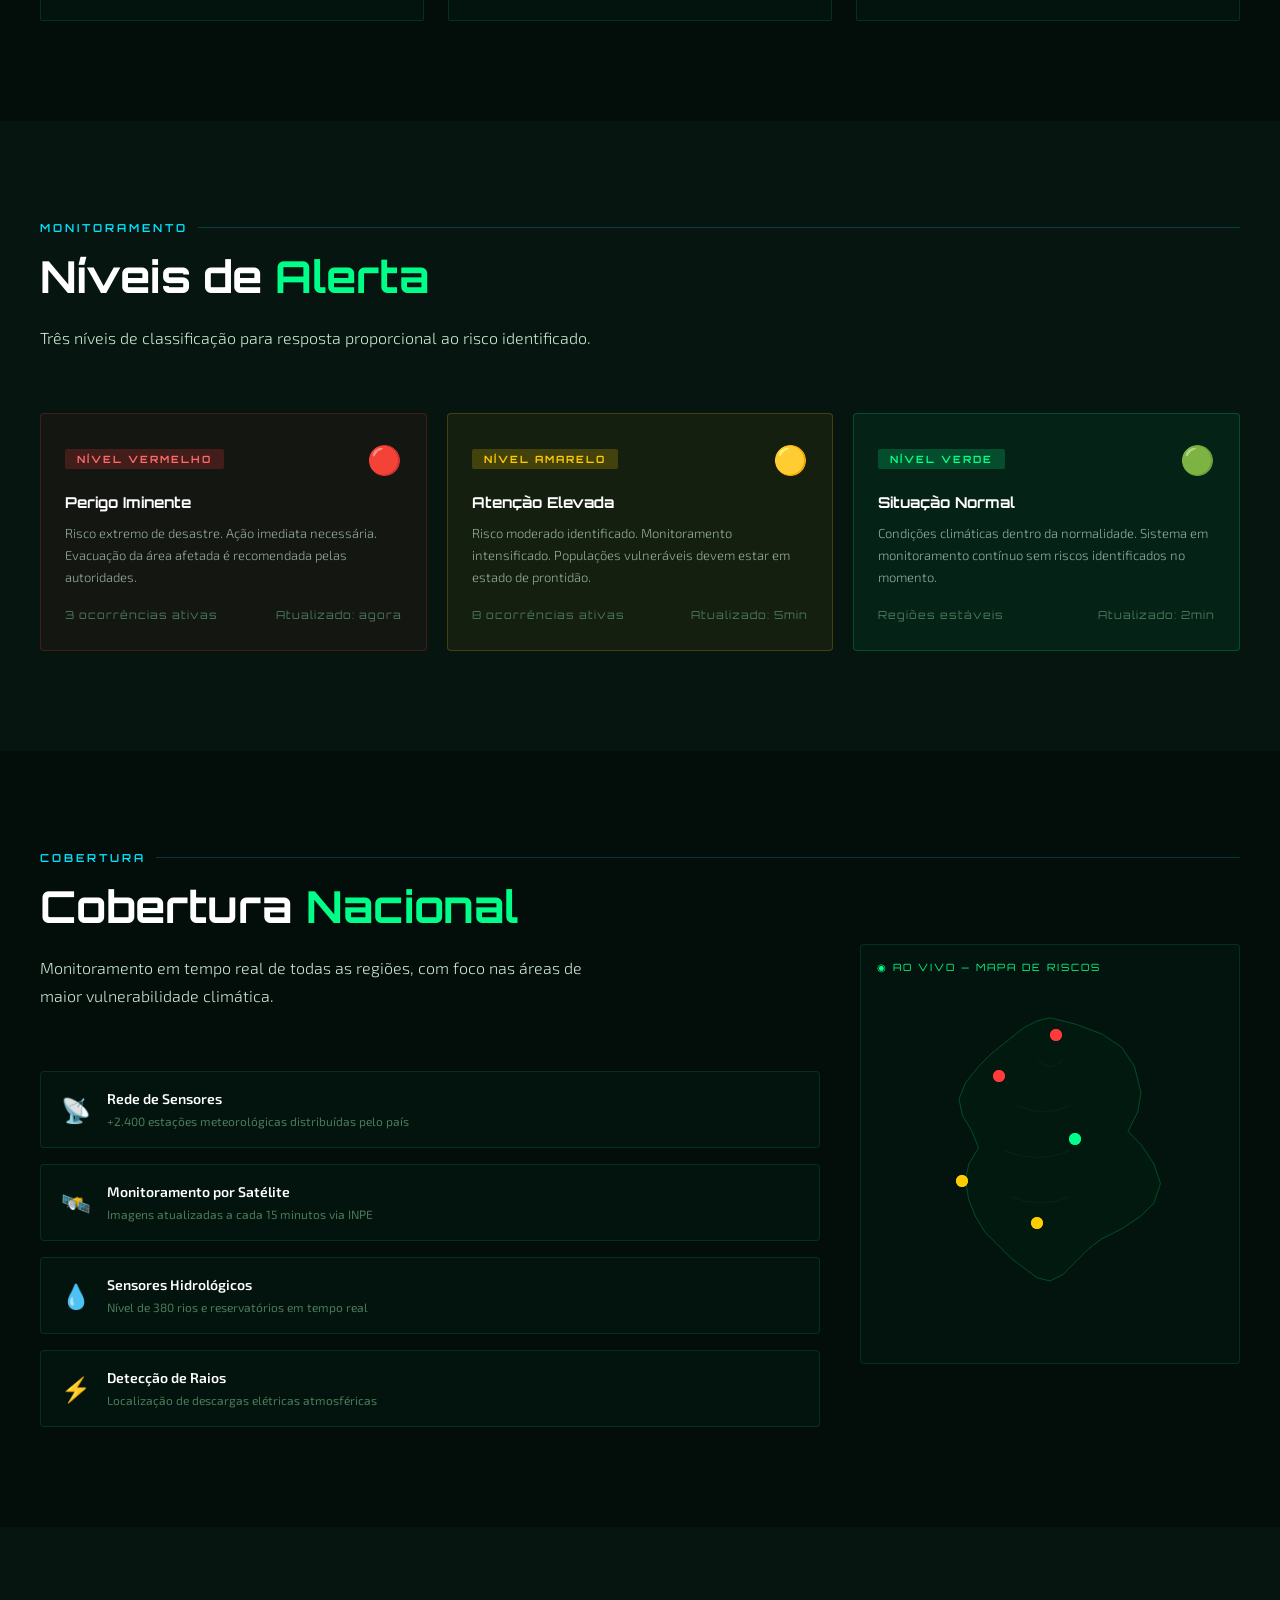
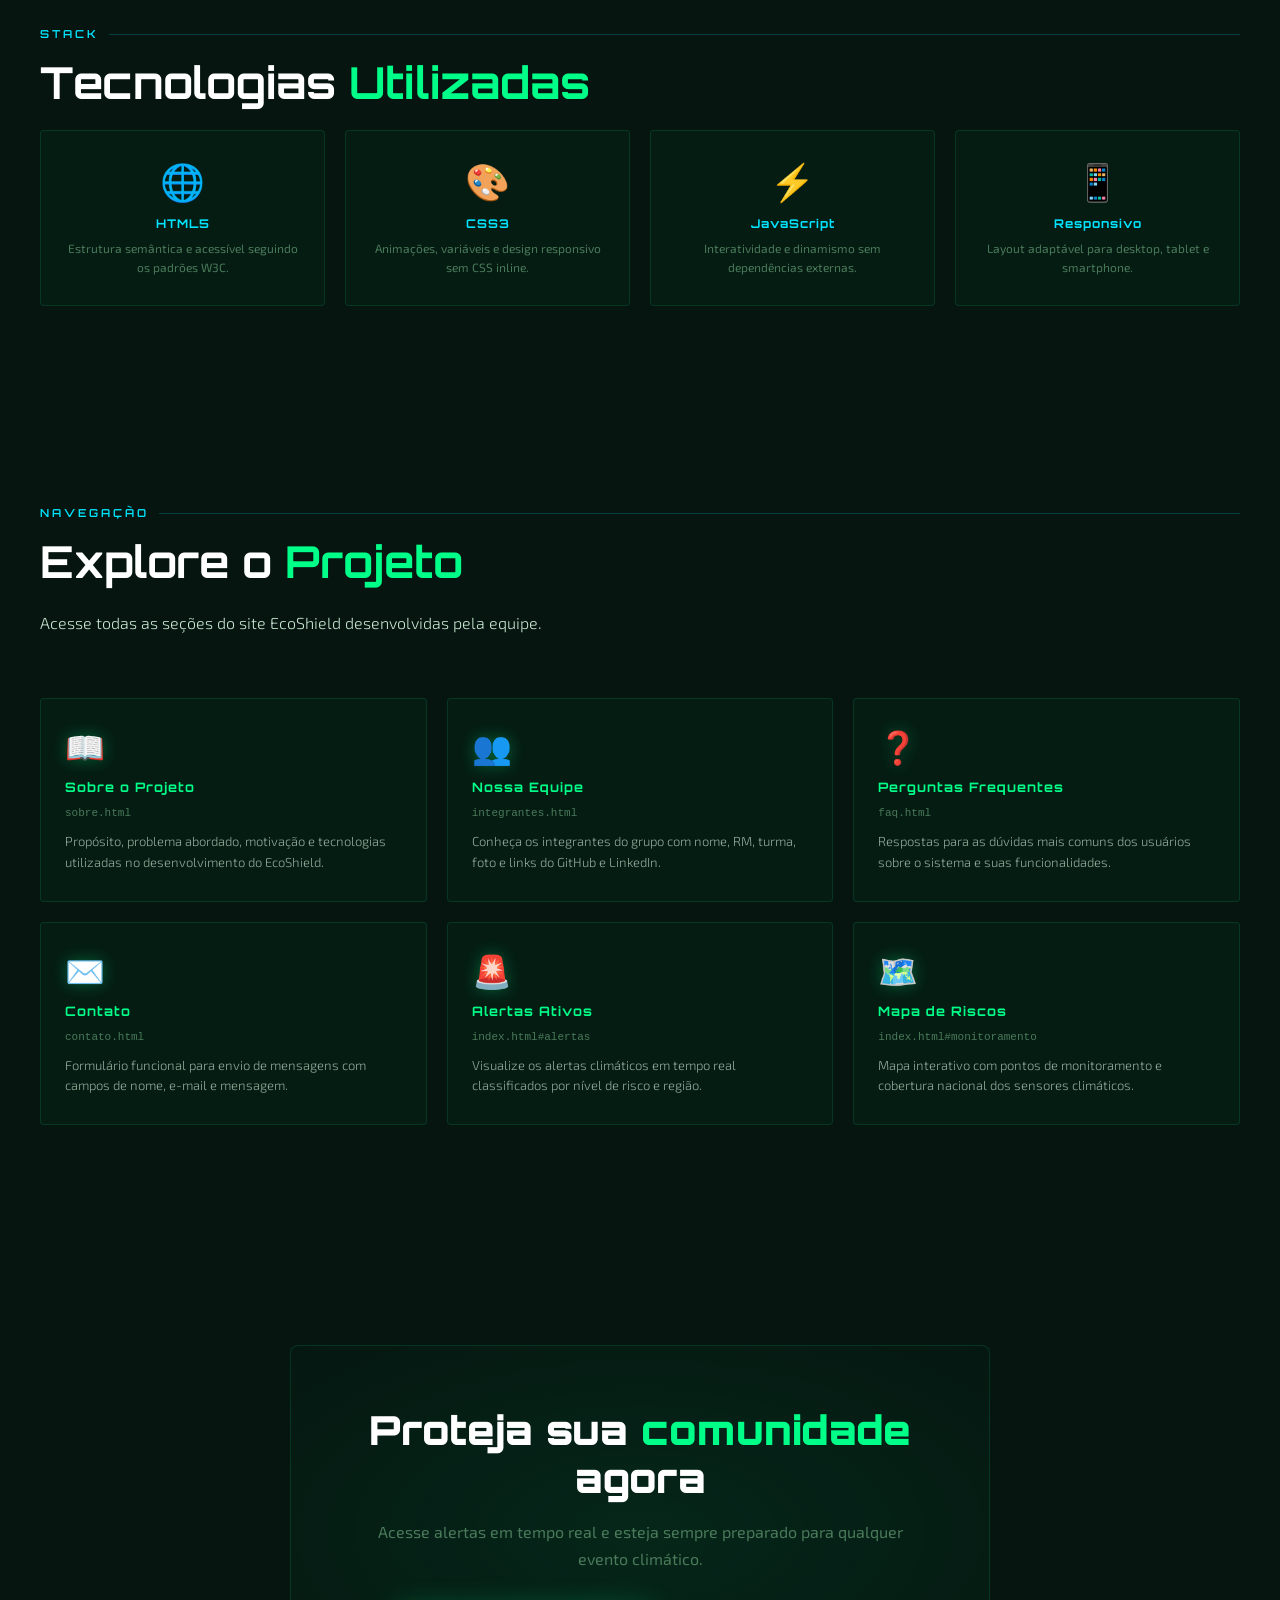
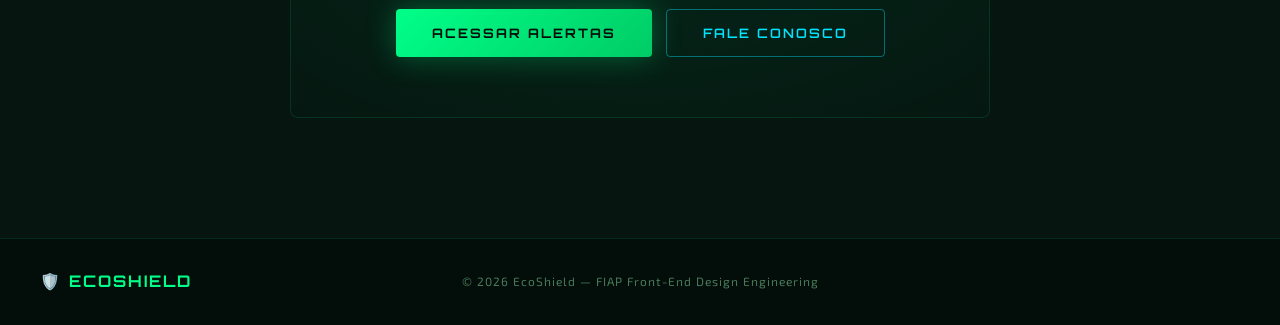
==== commit d71f2765: "conexao" ====
--- a/pages/index.html
+++ b/pages/index.html
@@ -6,18 +6,484 @@
   <title>EcoShield — Monitoramento Climático e Prevenção de Desastres</title>
   <meta name="description" content="EcoShield: sistema de monitoramento climático e alertas para prevenção de desastres naturais no Brasil.">
   <link href="https://fonts.googleapis.com/css2?family=Orbitron:wght@400;600;700;900&family=Exo+2:ital,wght@0,300;0,400;0,600;1,300&display=swap" rel="stylesheet">
-  <link rel="stylesheet" href="css/style.css">
+  <style>
+/* 
+   ECOSHIELD — style.css */
+
+/* ── Variáveis ── */
+:root {
+  --bg:     #030d0a;
+  --bg2:    #061510;
+  --green:  #00ff88;
+  --green2: #00cc66;
+  --teal:   #00e5ff;
+  --yellow: #ffcc00;
+  --red:    #ff3b3b;
+  --text:   #c8e6d0;
+  --muted:  #4a7a5a;
+  --border: rgba(0,255,136,.12);
+  --glow:   0 0 20px rgba(0,255,136,.3);
+}
+
+/* ── Reset ── */
+*, *::before, *::after { margin:0; padding:0; box-sizing:border-box; }
+html { scroll-behavior:smooth; }
+body {
+  background: var(--bg);
+  color: var(--text);
+  font-family: 'Exo 2', sans-serif;
+  overflow-x: hidden;
+}
+
+/* 
+   BACKGROUND
+*/
+.bg-grid {
+  position:fixed; inset:0; z-index:0; pointer-events:none;
+  background-image:
+    linear-gradient(rgba(0,255,136,.03) 1px, transparent 1px),
+    linear-gradient(90deg, rgba(0,255,136,.03) 1px, transparent 1px);
+  background-size: 60px 60px;
+  animation: gridShift 20s linear infinite;
+}
+@keyframes gridShift {
+  0%   { background-position:0 0; }
+  100% { background-position:60px 60px; }
+}
+
+.bg-orb { position:fixed; border-radius:50%; filter:blur(80px); pointer-events:none; z-index:0; }
+.bg-orb-1 { width:600px; height:600px; background:radial-gradient(circle, rgba(0,255,136,.06), transparent 70%); top:-200px; left:-200px; animation:orbFloat1 15s ease-in-out infinite; }
+.bg-orb-2 { width:500px; height:500px; background:radial-gradient(circle, rgba(0,229,255,.05), transparent 70%); bottom:-150px; right:-150px; animation:orbFloat2 18s ease-in-out infinite; }
+.bg-orb-3 { width:300px; height:300px; background:radial-gradient(circle, rgba(255,204,0,.04), transparent 70%); top:50%; left:50%; animation:orbFloat3 12s ease-in-out infinite; }
+
+@keyframes orbFloat1 { 0%,100%{transform:translate(0,0)} 50%{transform:translate(60px,40px)} }
+@keyframes orbFloat2 { 0%,100%{transform:translate(0,0)} 50%{transform:translate(-50px,-30px)} }
+@keyframes orbFloat3 { 0%,100%{transform:translate(-50%,-50%) scale(1)} 50%{transform:translate(-50%,-50%) scale(1.3)} }
+
+/* 
+   NAVEGAÇÃO
+ */
+nav {
+  position:fixed; top:0; left:0; right:0; z-index:100;
+  padding:16px 40px;
+  display:flex; align-items:center; justify-content:space-between;
+  background:rgba(3,13,10,.9);
+  backdrop-filter:blur(12px);
+  border-bottom:1px solid var(--border);
+}
+
+.nav-logo {
+  display:flex; align-items:center; gap:12px;
+  font-family:'Orbitron',monospace; font-size:18px; font-weight:700;
+  color:var(--green); letter-spacing:2px;
+  text-decoration:none; text-shadow:var(--glow);
+}
+
+.nav-logo-icon {
+  width:36px; height:36px;
+  background:radial-gradient(circle, rgba(0,255,136,.2), transparent);
+  border:1px solid var(--green); border-radius:50%;
+  display:flex; align-items:center; justify-content:center; font-size:18px;
+  animation:pulse 3s ease-in-out infinite;
+}
+
+@keyframes pulse {
+  0%,100% { box-shadow:0 0 10px rgba(0,255,136,.3); }
+  50%     { box-shadow:0 0 25px rgba(0,255,136,.7), 0 0 50px rgba(0,255,136,.2); }
+}
+
+/* Hamburger mobile */
+.nav-toggle {
+  display:none; flex-direction:column; gap:5px; cursor:pointer;
+  background:none; border:none; padding:4px;
+}
+.nav-toggle span {
+  display:block; width:24px; height:2px;
+  background:var(--green); border-radius:2px;
+  transition:all .3s;
+}
+.nav-toggle.open span:nth-child(1) { transform:rotate(45deg) translate(5px,5px); }
+.nav-toggle.open span:nth-child(2) { opacity:0; }
+.nav-toggle.open span:nth-child(3) { transform:rotate(-45deg) translate(5px,-5px); }
+
+.nav-links { display:flex; gap:0; list-style:none; }
+
+.nav-links a {
+  color:var(--muted); font-size:12px; font-weight:600;
+  text-decoration:none; text-transform:uppercase; letter-spacing:1.5px;
+  padding:8px 14px; border-radius:4px;
+  transition:all .2s; position:relative;
+}
+.nav-links a::after {
+  content:''; position:absolute; bottom:2px; left:14px; right:14px;
+  height:1px; background:var(--green);
+  transform:scaleX(0); transition:transform .3s;
+}
+.nav-links a:hover  { color:var(--green); }
+.nav-links a:hover::after  { transform:scaleX(1); }
+.nav-links a.active { color:var(--green); }
+.nav-links a.active::after { transform:scaleX(1); }
+
+.nav-alert {
+  display:flex; align-items:center; gap:8px;
+  background:rgba(255,60,60,.1); border:1px solid rgba(255,60,60,.3);
+  border-radius:20px; padding:6px 14px;
+  font-size:11px; font-weight:600; color:#ff6b6b;
+  letter-spacing:1px; text-transform:uppercase; white-space:nowrap;
+}
+.nav-alert .dot {
+  width:7px; height:7px; border-radius:50%; background:var(--red);
+  animation:blink 1s ease-in-out infinite;
+}
+@keyframes blink { 0%,100%{opacity:1} 50%{opacity:.2} }
+
+/* 
+   HERO
+ */
+.hero {
+  position:relative; z-index:1;
+  min-height:100vh;
+  display:flex; align-items:center; justify-content:center;
+  padding:120px 40px 80px; text-align:center;
+}
+.hero-content { max-width:900px; }
+
+.hero-badge {
+  display:inline-flex; align-items:center; gap:8px;
+  background:rgba(0,229,255,.08); border:1px solid rgba(0,229,255,.25);
+  border-radius:30px; padding:8px 20px;
+  font-size:11px; font-weight:600; color:var(--teal);
+  letter-spacing:2px; text-transform:uppercase; margin-bottom:32px;
+  animation:fadeUp .8s ease both;
+}
+
+.hero-title {
+  font-family:'Orbitron',monospace;
+  font-size:clamp(42px,7vw,84px); font-weight:900; line-height:1.05;
+  margin-bottom:24px; animation:fadeUp .8s .2s ease both;
+}
+.hero-title .line1 { display:block; color:var(--green); text-shadow:0 0 40px rgba(0,255,136,.4); }
+.hero-title .line2 { display:block; color:white; font-size:.55em; letter-spacing:4px; margin-top:8px; }
+
+.hero-desc {
+  font-size:18px; font-weight:300; line-height:1.8;
+  color:var(--text); opacity:.8; max-width:620px;
+  margin:0 auto 48px; animation:fadeUp .8s .4s ease both;
+}
+.hero-desc em { color:var(--green); font-style:normal; font-weight:600; }
+
+.hero-ctas {
+  display:flex; gap:16px; justify-content:center; flex-wrap:wrap;
+  animation:fadeUp .8s .6s ease both;
+}
+
+@keyframes fadeUp {
+  from { opacity:0; transform:translateY(30px); }
+  to   { opacity:1; transform:translateY(0); }
+}
+
+/* Radar */
+.hero-radar {
+  position:absolute; right:8%; top:50%; transform:translateY(-50%);
+  width:280px; height:280px; opacity:.15;
+}
+.radar-ring {
+  position:absolute; border-radius:50%; border:1px solid var(--green);
+  top:50%; left:50%; transform:translate(-50%,-50%);
+}
+.radar-ring:nth-child(1) { width:100%; height:100%; animation:radarPulse 3s 0s ease-in-out infinite; }
+.radar-ring:nth-child(2) { width:70%;  height:70%;  animation:radarPulse 3s .5s ease-in-out infinite; }
+.radar-ring:nth-child(3) { width:40%;  height:40%;  animation:radarPulse 3s 1s ease-in-out infinite; }
+@keyframes radarPulse { 0%,100%{opacity:.3} 50%{opacity:1} }
+.radar-sweep {
+  position:absolute; inset:0;
+  background:conic-gradient(from 0deg, transparent 300deg, rgba(0,255,136,.4) 360deg);
+  border-radius:50%; animation:sweep 4s linear infinite;
+}
+@keyframes sweep { to { transform:rotate(360deg); } }
+
+/* 
+   BOTÕES
+ */
+.btn-primary {
+  background:linear-gradient(135deg, var(--green), var(--green2));
+  color:#030d0a; font-family:'Orbitron',monospace;
+  font-size:13px; font-weight:700; letter-spacing:2px;
+  padding:16px 36px; border-radius:4px; border:none; cursor:pointer;
+  text-transform:uppercase; text-decoration:none; display:inline-block;
+  box-shadow:0 0 30px rgba(0,255,136,.3); transition:all .3s;
+}
+.btn-primary:hover { transform:translateY(-2px); box-shadow:0 0 50px rgba(0,255,136,.5); }
+
+.btn-secondary {
+  background:transparent; color:var(--teal);
+  font-family:'Orbitron',monospace; font-size:13px; font-weight:600;
+  letter-spacing:2px; padding:15px 36px; border-radius:4px;
+  border:1px solid rgba(0,229,255,.4); cursor:pointer;
+  text-transform:uppercase; text-decoration:none; display:inline-block;
+  transition:all .3s;
+}
+.btn-secondary:hover { background:rgba(0,229,255,.08); border-color:var(--teal); transform:translateY(-2px); }
+
+/* 
+   TICKER
+ */
+.ticker {
+  position:relative; z-index:1;
+  background:rgba(255,59,59,.06);
+  border-top:1px solid rgba(255,59,59,.15);
+  border-bottom:1px solid rgba(255,59,59,.15);
+  padding:10px 0; overflow:hidden;
+}
+.ticker-inner {
+  display:flex; gap:60px; white-space:nowrap;
+  animation:tickerRoll 25s linear infinite;
+}
+.ticker-item {
+  font-family:'Orbitron',monospace; font-size:11px;
+  color:#ff8080; letter-spacing:2px; text-transform:uppercase;
+  display:flex; align-items:center; gap:10px; flex-shrink:0;
+}
+.ticker-dot { width:6px; height:6px; border-radius:50%; background:var(--red); animation:blink 1s infinite; }
+@keyframes tickerRoll { 0%{transform:translateX(0)} 100%{transform:translateX(-50%)} }
+
+/* 
+   STATS BAR
+ */
+.stats-bar {
+  position:relative; z-index:1;
+  background:rgba(0,255,136,.04);
+  border-top:1px solid var(--border); border-bottom:1px solid var(--border);
+  padding:28px 40px;
+  display:grid; grid-template-columns:repeat(4,1fr); gap:20px;
+}
+.stat-item { text-align:center; }
+.stat-val {
+  font-family:'Orbitron',monospace; font-size:32px; font-weight:700;
+  color:var(--green); display:block; line-height:1;
+}
+.stat-val.orange { color:var(--yellow); }
+.stat-val.red    { color:var(--red); }
+.stat-val.teal   { color:var(--teal); }
+.stat-lbl { font-size:11px; color:var(--muted); text-transform:uppercase; letter-spacing:1.5px; margin-top:6px; display:block; }
+
+/* 
+   SEÇÕES
+*/
+section { position:relative; z-index:1; padding:100px 40px; }
+
+.section-label {
+  font-family:'Orbitron',monospace; font-size:11px; font-weight:600;
+  color:var(--teal); letter-spacing:3px; text-transform:uppercase;
+  margin-bottom:16px; display:flex; align-items:center; gap:10px;
+}
+.section-label::after { content:''; flex:1; height:1px; background:rgba(0,229,255,.2); }
+
+.section-title {
+  font-family:'Orbitron',monospace; font-size:clamp(28px,4vw,44px);
+  font-weight:700; color:white; line-height:1.2; margin-bottom:20px;
+}
+.section-title span { color:var(--green); }
+
+.section-desc { font-size:16px; font-weight:300; color:var(--text); opacity:.7; line-height:1.8; max-width:560px; margin-bottom:60px; }
+
+/* ── STEPS ── */
+.steps { display:grid; grid-template-columns:repeat(3,1fr); gap:24px; }
+
+.step-card {
+  background:rgba(0,255,136,.03); border:1px solid var(--border);
+  border-radius:2px; padding:32px 28px;
+  position:relative; overflow:hidden; transition:all .3s;
+}
+.step-card::before {
+  content:''; position:absolute; inset:0;
+  background:linear-gradient(135deg, rgba(0,255,136,.05), transparent);
+  opacity:0; transition:opacity .3s;
+}
+.step-card:hover { border-color:rgba(0,255,136,.3); transform:translateY(-4px); }
+.step-card:hover::before { opacity:1; }
+
+.step-num { font-family:'Orbitron',monospace; font-size:48px; font-weight:900; color:rgba(0,255,136,.08); line-height:1; margin-bottom:16px; }
+.step-icon { font-size:32px; margin-bottom:16px; filter:drop-shadow(0 0 8px rgba(0,255,136,.4)); }
+.step-title { font-family:'Orbitron',monospace; font-size:14px; font-weight:700; color:var(--green); letter-spacing:1px; margin-bottom:10px; }
+.step-desc  { font-size:14px; font-weight:300; color:var(--text); opacity:.7; line-height:1.7; }
+
+/* ── ALERTAS ── */
+.alerts-section { background:var(--bg2); }
+.alerts-grid { display:grid; grid-template-columns:repeat(3,1fr); gap:20px; }
+
+.alert-card { border-radius:4px; padding:28px 24px; border:1px solid transparent; transition:all .3s; cursor:pointer; }
+.alert-card.vermelho { background:rgba(255,59,59,.06);  border-color:rgba(255,59,59,.2); }
+.alert-card.amarelo  { background:rgba(255,204,0,.06);  border-color:rgba(255,204,0,.2); }
+.alert-card.verde    { background:rgba(0,255,136,.06);  border-color:rgba(0,255,136,.2); }
+.alert-card:hover { transform:translateY(-3px); }
+.alert-card.vermelho:hover { box-shadow:0 8px 30px rgba(255,59,59,.15); }
+.alert-card.amarelo:hover  { box-shadow:0 8px 30px rgba(255,204,0,.15); }
+.alert-card.verde:hover    { box-shadow:0 8px 30px rgba(0,255,136,.15); }
+
+.alert-header { display:flex; align-items:center; justify-content:space-between; margin-bottom:16px; }
+.alert-level { font-family:'Orbitron',monospace; font-size:10px; font-weight:700; letter-spacing:2px; text-transform:uppercase; padding:4px 12px; border-radius:2px; }
+.vermelho .alert-level { background:rgba(255,59,59,.2);  color:#ff6b6b; }
+.amarelo  .alert-level { background:rgba(255,204,0,.2);  color:var(--yellow); }
+.verde    .alert-level { background:rgba(0,255,136,.2);  color:var(--green); }
+.alert-icon  { font-size:28px; }
+.alert-title { font-family:'Orbitron',monospace; font-size:15px; font-weight:700; color:white; margin-bottom:10px; }
+.alert-desc  { font-size:13px; font-weight:300; color:var(--text); opacity:.7; line-height:1.7; margin-bottom:20px; }
+.alert-meta  { display:flex; justify-content:space-between; font-size:11px; color:var(--muted); font-family:'Orbitron',monospace; letter-spacing:1px; }
+
+/* ── MAPA ── */
+.monitor-layout { display:grid; grid-template-columns:1fr 380px; gap:40px; align-items:center; }
+
+.monitor-map {
+  background:rgba(0,255,136,.03); border:1px solid var(--border);
+  border-radius:4px; height:420px;
+  position:relative; overflow:hidden;
+  display:flex; align-items:center; justify-content:center;
+}
+.map-label { position:absolute; top:16px; left:16px; font-family:'Orbitron',monospace; font-size:10px; color:var(--green); letter-spacing:2px; text-transform:uppercase; }
+.brazil-map { width:260px; opacity:.6; }
+
+.map-ping { position:absolute; width:12px; height:12px; border-radius:50%; }
+.map-ping::before, .map-ping::after { content:''; position:absolute; inset:0; border-radius:50%; }
+.map-ping::before { background:currentColor; }
+.map-ping::after  { border:2px solid currentColor; animation:pingExpand 2s ease-out infinite; }
+@keyframes pingExpand { 0%{transform:scale(1);opacity:.8} 100%{transform:scale(3);opacity:0} }
+
+.map-ping.p1 { color:var(--red);    top:30%; left:35%; }
+.map-ping.p2 { color:var(--yellow); top:55%; left:25%; }
+.map-ping.p3 { color:var(--green);  top:45%; left:55%; }
+.map-ping.p4 { color:var(--red);    top:20%; left:50%; }
+.map-ping.p5 { color:var(--yellow); top:65%; left:45%; }
+.map-ping.p1::after { animation-delay:.0s; }
+.map-ping.p2::after { animation-delay:.5s; }
+.map-ping.p3::after { animation-delay:1s; }
+.map-ping.p4::after { animation-delay:.3s; }
+.map-ping.p5::after { animation-delay:.8s; }
+
+.info-list { list-style:none; display:flex; flex-direction:column; gap:16px; }
+.info-item {
+  background:rgba(0,255,136,.03); border:1px solid var(--border);
+  border-radius:4px; padding:18px 20px;
+  display:flex; align-items:center; gap:16px; transition:all .3s;
+}
+.info-item:hover { border-color:rgba(0,255,136,.25); background:rgba(0,255,136,.06); }
+.info-item-icon { font-size:24px; flex-shrink:0; }
+.info-item-text strong { display:block; font-size:14px; font-weight:600; color:white; margin-bottom:3px; }
+.info-item-text span   { font-size:12px; color:var(--muted); }
+
+/* ── TECNOLOGIAS ── */
+.tech-section { background:var(--bg2); }
+.tech-grid { display:grid; grid-template-columns:repeat(4,1fr); gap:20px; margin-top:16px; }
+.tech-card { background:rgba(0,255,136,.03); border:1px solid var(--border); border-radius:4px; padding:28px 20px; text-align:center; transition:all .3s; }
+.tech-card:hover { border-color:rgba(0,229,255,.3); transform:translateY(-3px); box-shadow:0 8px 30px rgba(0,229,255,.08); }
+.tech-icon { font-size:36px; margin-bottom:12px; display:block; }
+.tech-name { font-family:'Orbitron',monospace; font-size:12px; font-weight:700; color:var(--teal); letter-spacing:1px; margin-bottom:8px; }
+.tech-desc { font-size:12px; color:var(--muted); line-height:1.6; }
+
+/* ── PÁGINAS RÁPIDAS (cards de navegação) ── */
+.pages-section { background:var(--bg2); }
+.pages-grid { display:grid; grid-template-columns:repeat(3,1fr); gap:20px; }
+
+.page-card {
+  background:rgba(0,255,136,.03); border:1px solid var(--border);
+  border-radius:4px; padding:28px 24px;
+  text-decoration:none; color:var(--text);
+  display:flex; flex-direction:column; gap:12px;
+  transition:all .3s; position:relative; overflow:hidden;
+}
+.page-card::after {
+  content:'→'; position:absolute; bottom:20px; right:24px;
+  font-size:20px; color:var(--green); opacity:0;
+  transition:all .3s; transform:translateX(-8px);
+}
+.page-card:hover { border-color:rgba(0,255,136,.3); transform:translateY(-4px); box-shadow:0 12px 40px rgba(0,255,136,.08); }
+.page-card:hover::after { opacity:1; transform:translateX(0); }
+
+.page-card-icon { font-size:32px; filter:drop-shadow(0 0 8px rgba(0,255,136,.3)); }
+.page-card-title { font-family:'Orbitron',monospace; font-size:13px; font-weight:700; color:var(--green); letter-spacing:1px; }
+.page-card-file  { font-family:'DM Mono',monospace; font-size:11px; color:var(--muted); }
+.page-card-desc  { font-size:13px; font-weight:300; color:var(--text); opacity:.7; line-height:1.6; }
+
+/* ── CTA ── */
+.cta-section { background:var(--bg2); text-align:center; padding:120px 40px; position:relative; z-index:1; }
+.cta-glow {
+  display:inline-block;
+  background:radial-gradient(ellipse 600px 300px at center, rgba(0,255,136,.08), transparent);
+  padding:60px; border-radius:8px; border:1px solid var(--border);
+  max-width:700px; width:100%;
+}
+.cta-title { font-family:'Orbitron',monospace; font-size:clamp(24px,4vw,40px); font-weight:900; color:white; margin-bottom:16px; line-height:1.2; }
+.cta-title span { color:var(--green); }
+.cta-sub  { font-size:16px; color:var(--muted); margin-bottom:36px; line-height:1.7; }
+.cta-btns { display:flex; gap:14px; justify-content:center; flex-wrap:wrap; }
+
+/* ── FOOTER ── */
+footer {
+  position:relative; z-index:1;
+  border-top:1px solid var(--border);
+  padding:32px 40px;
+  display:grid; grid-template-columns:1fr auto 1fr;
+  align-items:center; gap:20px;
+  background:var(--bg);
+}
+.footer-logo { font-family:'Orbitron',monospace; font-size:16px; font-weight:700; color:var(--green); letter-spacing:2px; text-decoration:none; }
+.footer-copy { font-size:12px; color:var(--muted); letter-spacing:1px; text-align:center; }
+.footer-links { display:flex; gap:20px; justify-content:flex-end; flex-wrap:wrap; }
+.footer-links a { font-size:12px; color:var(--muted); text-decoration:none; letter-spacing:1px; transition:color .2s; }
+.footer-links a:hover { color:var(--green); }
+
+/* ── SCROLL REVEAL ── */
+.reveal { opacity:0; transform:translateY(40px); transition:opacity .7s ease, transform .7s ease; }
+.reveal.visible { opacity:1; transform:translateY(0); }
+
+/* 
+   RESPONSIVO
+ */
+@media (max-width:900px) {
+  nav { padding:14px 20px; }
+  .nav-links {
+    display:none; flex-direction:column; gap:0;
+    position:absolute; top:100%; left:0; right:0;
+    background:rgba(3,13,10,.98); border-bottom:1px solid var(--border);
+    padding:12px 0;
+  }
+  .nav-links.open { display:flex; }
+  .nav-links a { padding:12px 24px; border-radius:0; }
+  .nav-toggle { display:flex; }
+
+  .hero { padding:100px 20px 60px; }
+  .hero-radar { display:none; }
+
+  .stats-bar { grid-template-columns:repeat(2,1fr); padding:20px; }
+
+  section { padding:70px 20px; }
+
+  .steps          { grid-template-columns:1fr; }
+  .alerts-grid    { grid-template-columns:1fr; }
+  .monitor-layout { grid-template-columns:1fr; }
+  .tech-grid      { grid-template-columns:repeat(2,1fr); }
+  .pages-grid     { grid-template-columns:1fr; }
+
+  .cta-glow { padding:32px 20px; }
+
+  footer { grid-template-columns:1fr; text-align:center; padding:24px 20px; }
+  .footer-links { justify-content:center; }
+}
+
+</style>
 </head>
 <body>
 
-  <!-- Fundo -->
+  <!-- Fundo animado -->
   <div class="bg-grid"></div>
   <div class="bg-orb bg-orb-1"></div>
   <div class="bg-orb bg-orb-2"></div>
   <div class="bg-orb bg-orb-3"></div>
 
-  
-  <!-- NAVEGAÇÃO PRINCIPAL-->
+  <!-- 
+       NAVEGAÇÃO PRINCIPAL
+       Links para todas as páginas 
+ -->
   <nav>
     <a href="index.html" class="nav-logo">
       <div class="nav-logo-icon">🛡️</div>
@@ -43,8 +509,10 @@
     </div>
   </nav>
 
-  <!--  HERO-->
-     <section class="hero">
+  <!--
+       HERO
+ -->
+  <section class="hero">
     <div class="hero-content">
       <div class="hero-badge">🌍 Sistema de Monitoramento Climático</div>
 
@@ -73,9 +541,10 @@
     </div>
   </section>
 
-
-   <!--TICKER DE ALERTAS -->
-   <div class="ticker">
+  <!-- 
+       TICKER DE ALERTAS
+ -->
+  <div class="ticker">
     <div class="ticker-inner">
       <span class="ticker-item"><span class="ticker-dot"></span> ALERTA VERMELHO — Enchente em São Paulo / Zona Leste</span>
       <span class="ticker-item"><span class="ticker-dot"></span> ALERTA AMARELO — Ventos fortes no Paraná / Litoral Norte</span>
@@ -91,9 +560,9 @@
     </div>
   </div>
 
-  
-  <!-- ESTATÍSTICAS -->
-  
+  <!-- 
+       ESTATÍSTICAS
+-->
   <div class="stats-bar">
     <div class="stat-item">
       <span class="stat-val"        id="stat1">0</span>
@@ -113,8 +582,9 @@
     </div>
   </div>
 
-
-  <!--  COMO FUNCIONA -->
+  <!-- 
+       COMO FUNCIONA
+-->
   <section id="como-funciona">
     <div class="section-label">Sistema</div>
     <h2 class="section-title reveal">Como o <span>EcoShield</span> funciona</h2>
@@ -142,8 +612,9 @@
     </div>
   </section>
 
-
-    <!-- ALERTAS -->
+  <!-- 
+       ALERTAS
+ -->
   <section id="alertas" class="alerts-section">
     <div class="section-label">Monitoramento</div>
     <h2 class="section-title reveal">Níveis de <span>Alerta</span></h2>
@@ -182,9 +653,10 @@
     </div>
   </section>
 
-
-  <!--  MONITORAMENTO / MAPA -->
-    <section id="monitoramento">
+  <!-- 
+       MONITORAMENTO / MAPA
+  -->
+  <section id="monitoramento">
     <div class="section-label">Cobertura</div>
     <div class="monitor-layout">
 
@@ -230,8 +702,9 @@
     </div>
   </section>
 
-
-    <!--TECNOLOGIAS-->
+  <!-- 
+       TECNOLOGIAS
+-->
   <section id="tecnologia" class="tech-section">
     <div class="section-label">Stack</div>
     <h2 class="section-title reveal">Tecnologias <span>Utilizadas</span></h2>
@@ -259,9 +732,9 @@
     </div>
   </section>
 
-
-  <!--NAVEGAÇÃO PARA PÁGINAS DO GRUPO -->
-  
+  <!--
+       NAVEGAÇÃO PARA PÁGINAS DO GRUPO
+-->
   <section class="pages-section">
     <div class="section-label">Navegação</div>
     <h2 class="section-title reveal">Explore o <span>Projeto</span></h2>
@@ -311,8 +784,10 @@
       </a>
     </div>
   </section>
-    <!--CTA FINAL-->
-  
+
+  <!-- 
+       CTA FINAL
+ -->
   <section class="cta-section">
     <div class="cta-glow">
       <h2 class="cta-title reveal">Proteja sua <span>comunidade</span> agora</h2>
@@ -324,10 +799,10 @@
     </div>
   </section>
 
-
-    <!-- FOOTER -->
-  
-    <footer>
+  <!-- 
+       FOOTER
+-->
+  <footer>
     <a href="index.html" class="footer-logo">🛡️ ECOSHIELD</a>
     <p class="footer-copy">© 2026 EcoShield — FIAP Front-End Design Engineering</p>
     <nav class="footer-links">
@@ -339,6 +814,117 @@
     </nav>
   </footer>
 
-  <script src="js/script.js"></script>
+  <script>
+/*
+   ECOSHIELD — 
+ */
+
+/*
+   1. MENU MOBILE (hamburger)
+ */
+var toggle   = document.querySelector('.nav-toggle');
+var navLinks = document.querySelector('.nav-links');
+
+if (toggle) {
+  toggle.addEventListener('click', function () {
+    toggle.classList.toggle('open');
+    navLinks.classList.toggle('open');
+  });
+
+  /* Fecha o menu ao clicar em qualquer link */
+  navLinks.querySelectorAll('a').forEach(function (link) {
+    link.addEventListener('click', function () {
+      toggle.classList.remove('open');
+      navLinks.classList.remove('open');
+    });
+  });
+}
+
+/* 
+   2. NAV ATIVO NO SCROLL
+ */
+var sections        = document.querySelectorAll('section[id]');
+var navLinkItems    = document.querySelectorAll('.nav-links a');
+
+window.addEventListener('scroll', function () {
+  var current = '';
+  sections.forEach(function (sec) {
+    if (window.scrollY >= sec.offsetTop - 120) {
+      current = sec.id;
+    }
+  });
+  navLinkItems.forEach(function (link) {
+    link.classList.remove('active');
+    if (link.getAttribute('href') === '#' + current) {
+      link.classList.add('active');
+    }
+  });
+});
+
+/* 
+   3. CONTADOR ANIMADO NAS ESTATÍSTICAS
+ */
+function animateCount(el, target, suffix, duration) {
+  suffix   = suffix   || '';
+  duration = duration || 2000;
+  var start = 0;
+  var step  = target / (duration / 16);
+  var timer = setInterval(function () {
+    start += step;
+    if (start >= target) { start = target; clearInterval(timer); }
+    el.textContent = Math.floor(start).toLocaleString('pt-BR') + suffix;
+  }, 16);
+}
+
+var statsBar      = document.querySelector('.stats-bar');
+var statsAnimated = false;
+
+if (statsBar) {
+  var statsObserver = new IntersectionObserver(function (entries) {
+    if (entries[0].isIntersecting && !statsAnimated) {
+      statsAnimated = true;
+      animateCount(document.getElementById('stat1'), 2413);
+      animateCount(document.getElementById('stat2'), 147);
+      animateCount(document.getElementById('stat3'), 5570);
+      animateCount(document.getElementById('stat4'), 4200000, '+');
+      statsObserver.disconnect();
+    }
+  }, { threshold: 0.3 });
+  statsObserver.observe(statsBar);
+}
+
+/* 
+   4. SCROLL REVEAL
+ */
+var revealObserver = new IntersectionObserver(function (entries) {
+  entries.forEach(function (entry, index) {
+    if (entry.isIntersecting) {
+      setTimeout(function () {
+        entry.target.classList.add('visible');
+      }, index * 80);
+      revealObserver.unobserve(entry.target);
+    }
+  });
+}, { threshold: 0.12 });
+
+document.querySelectorAll('.reveal').forEach(function (el) {
+  revealObserver.observe(el);
+});
+
+/* 
+   5. CONTADOR DE ALERTAS DINÂMICO NA NAV
+*/
+var alertValues  = [3, 4, 2, 5, 3];
+var alertIndex   = 0;
+var navAlertText = document.getElementById('navAlertText');
+
+setInterval(function () {
+  alertIndex = (alertIndex + 1) % alertValues.length;
+  if (navAlertText) {
+    navAlertText.textContent = alertValues[alertIndex] + ' alertas ativos';
+  }
+}, 8000);
+
+</script>
 </body>
-</html>+</html>
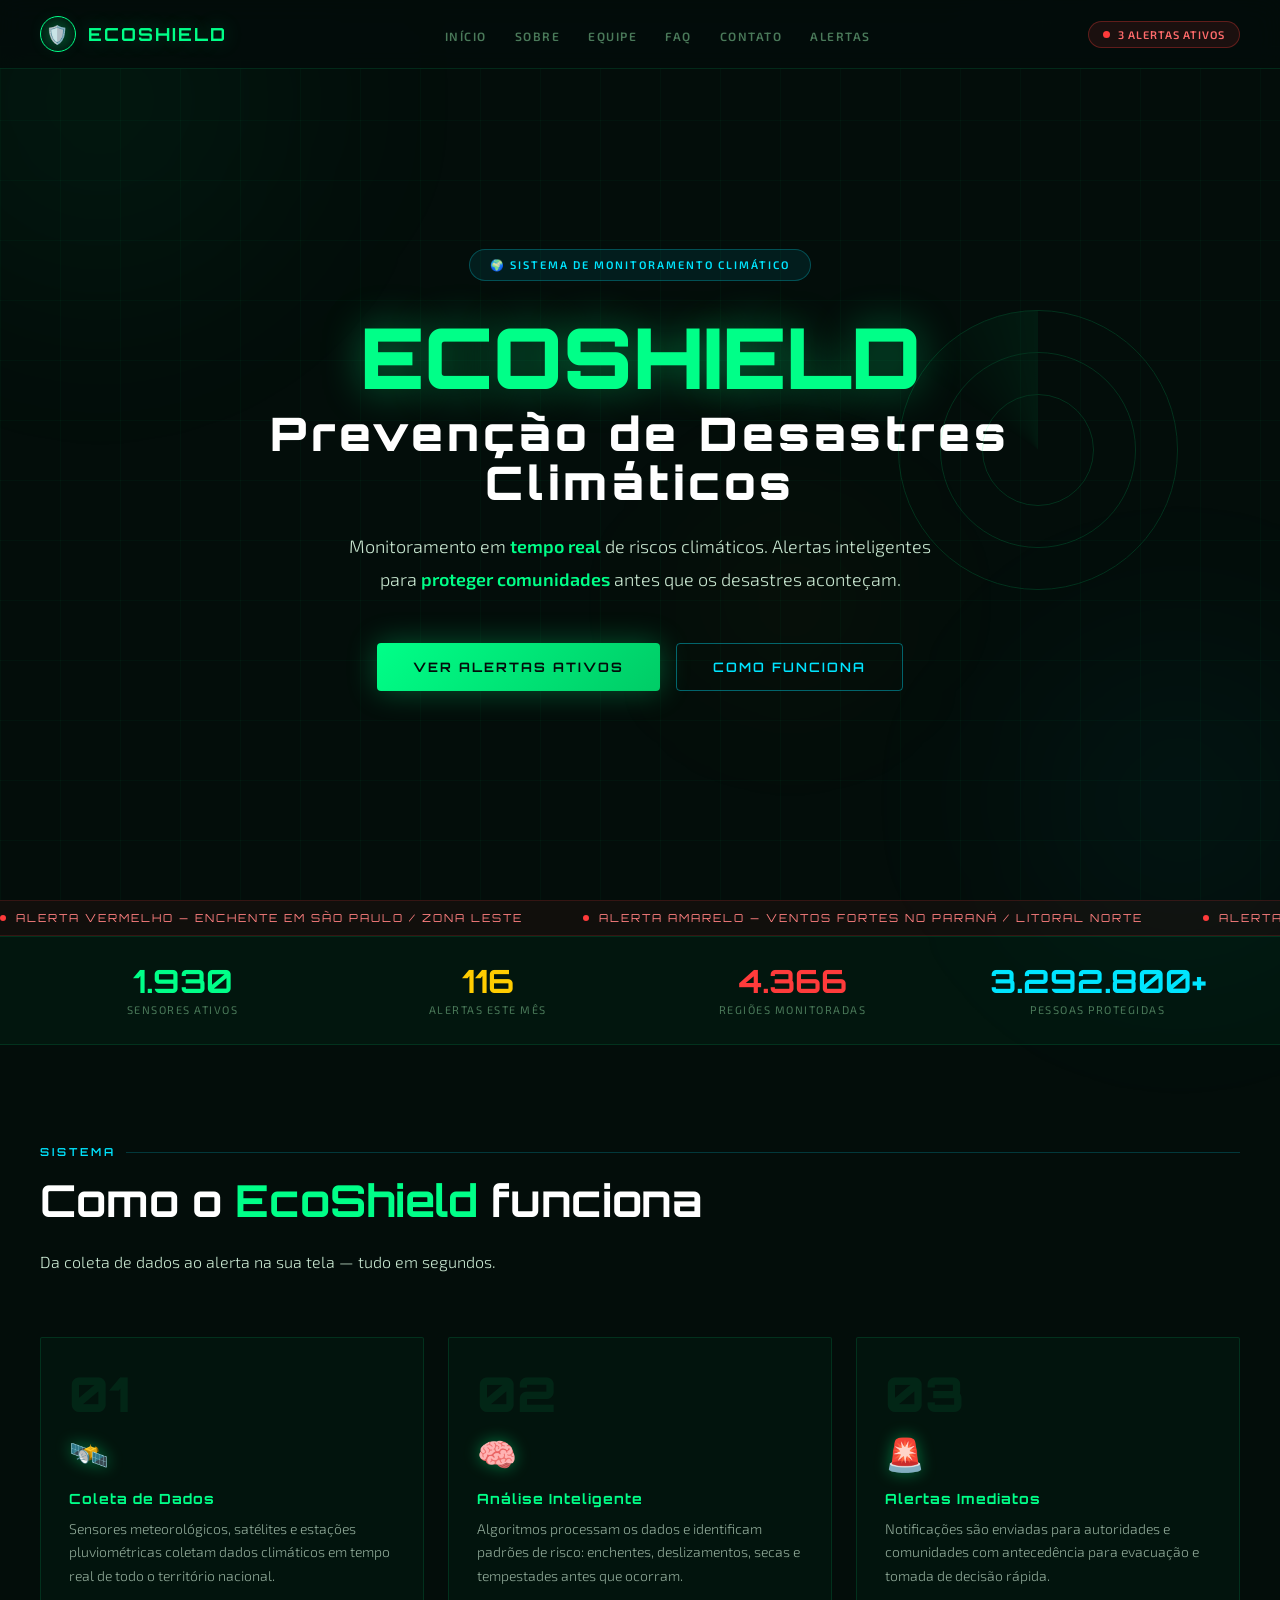
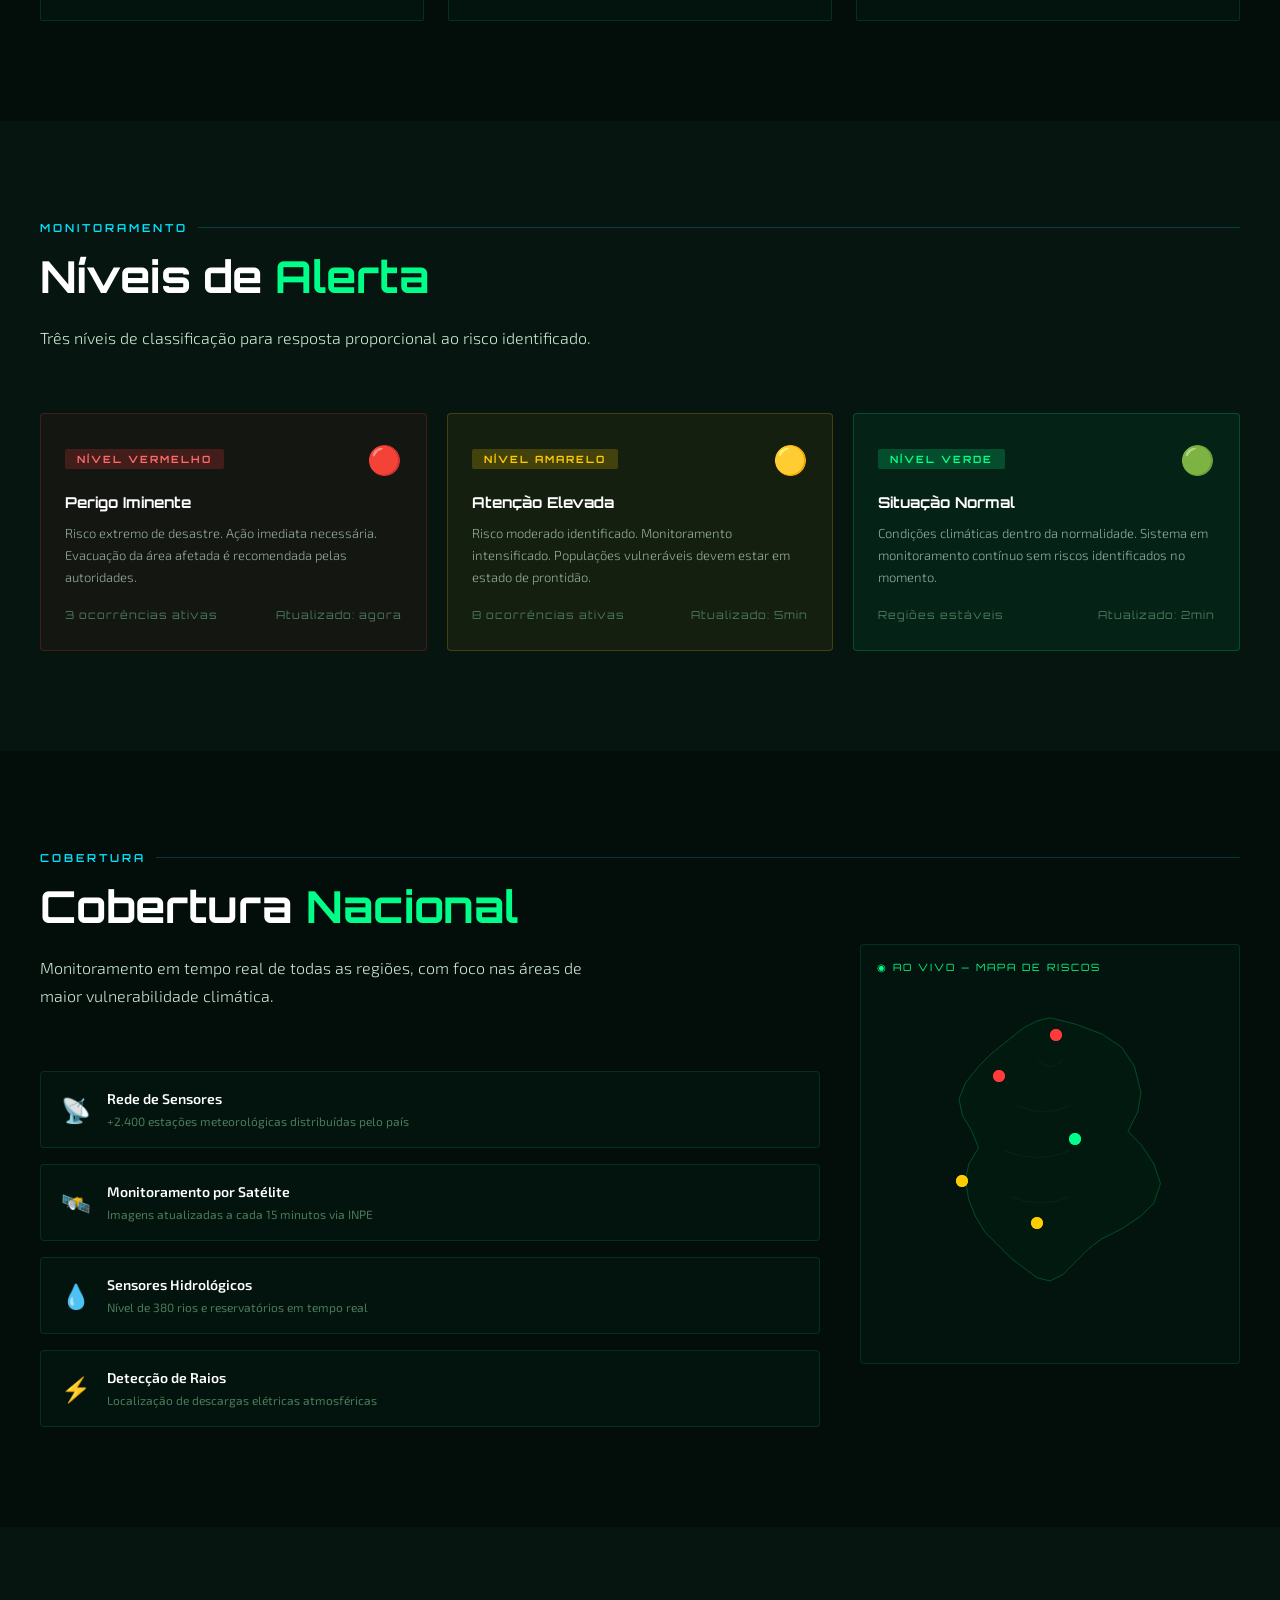
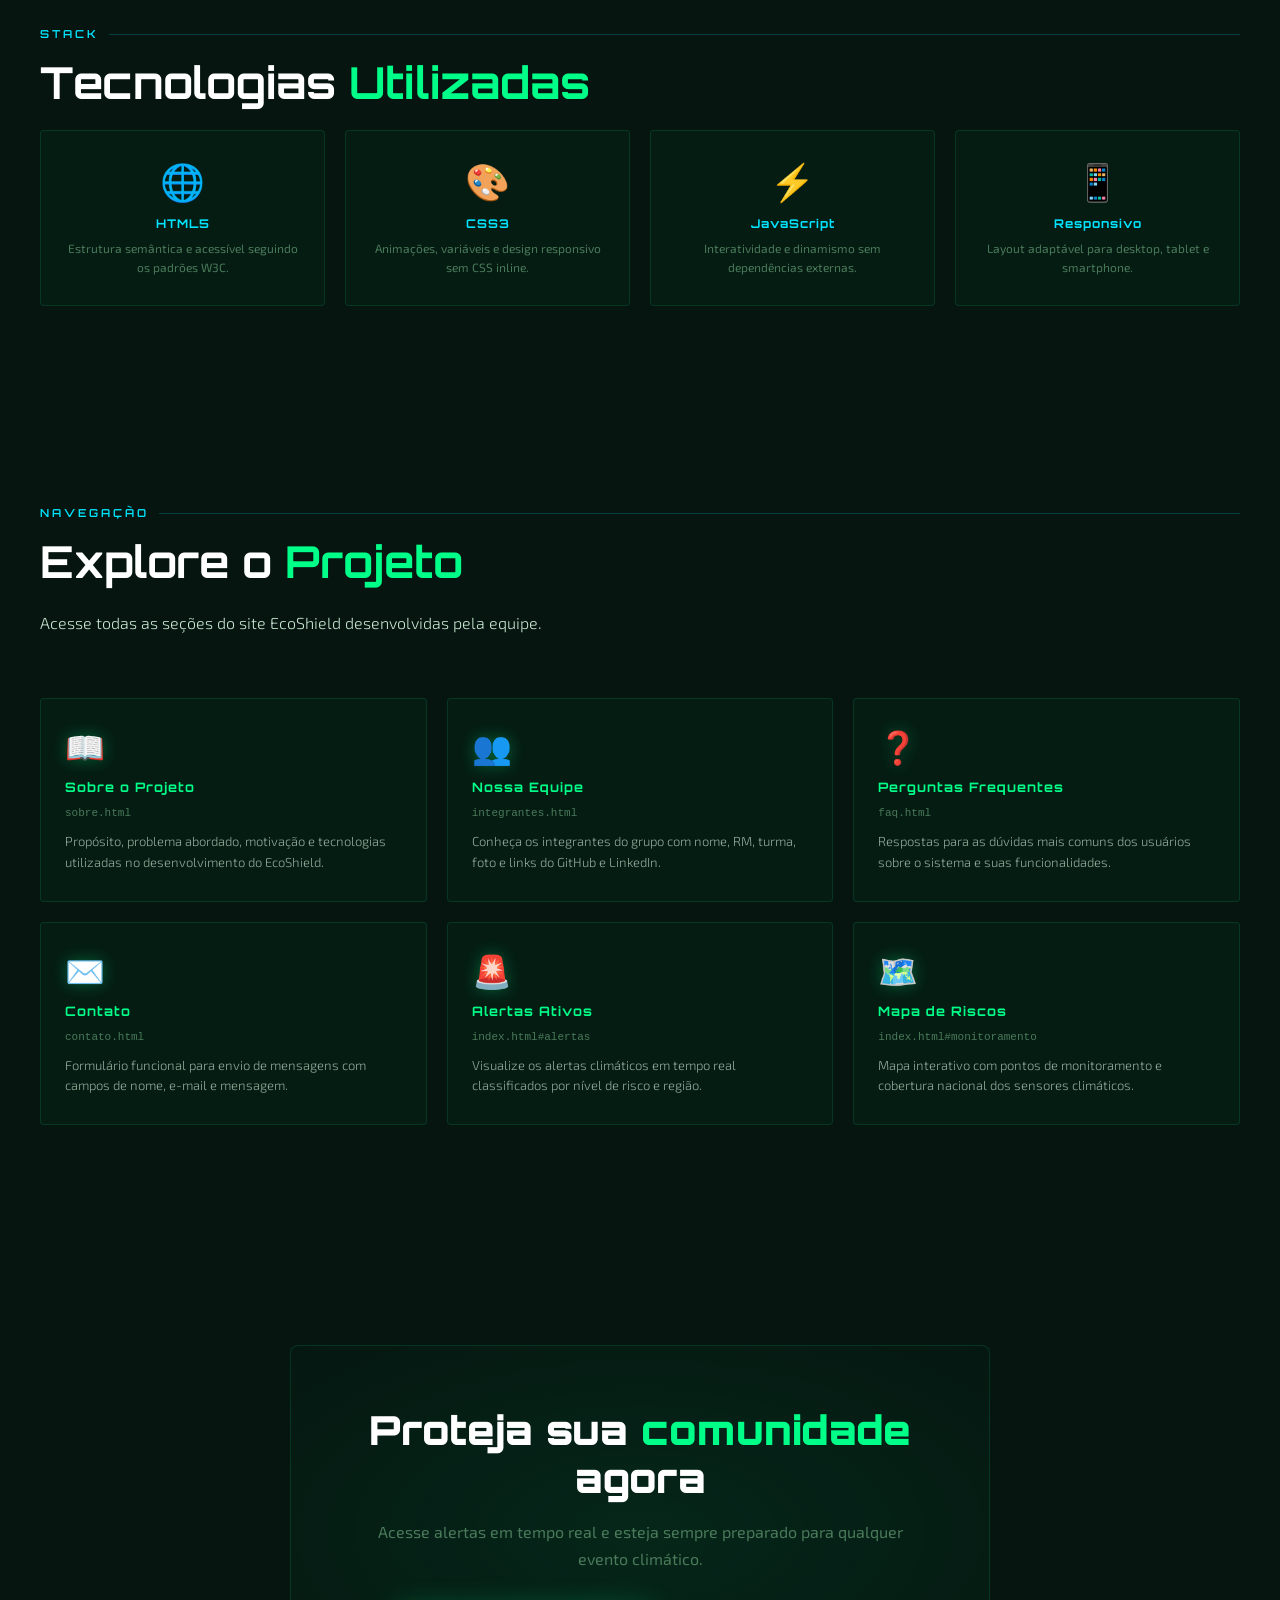
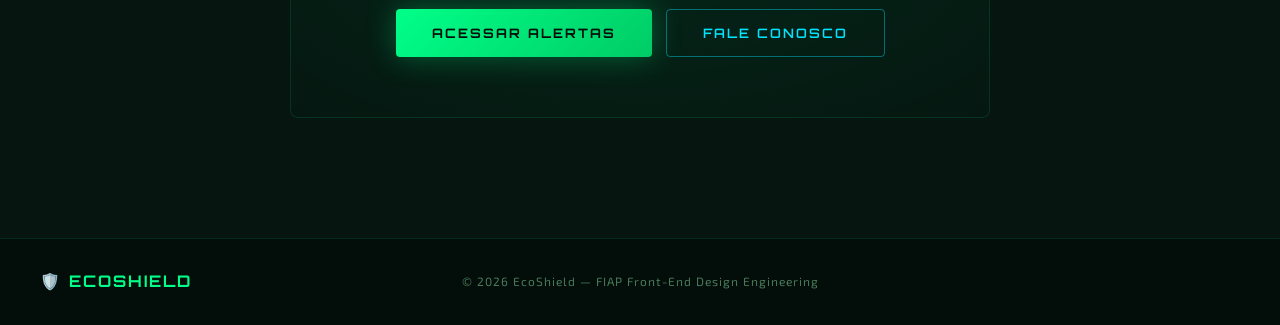
==== commit 3e7ad5c1: "Criada estrutura HTML da pagina de alertas" ====
--- a/pages/index.html
+++ b/pages/index.html
@@ -501,6 +501,7 @@
       <li><a href="integrantes.html">Equipe</a></li>
       <li><a href="faq.html">FAQ</a></li>
       <li><a href="contato.html">Contato</a></li>
+      <li><a href="alertas.html">Alertas</a></li>
     </ul>
 
     <div class="nav-alert">
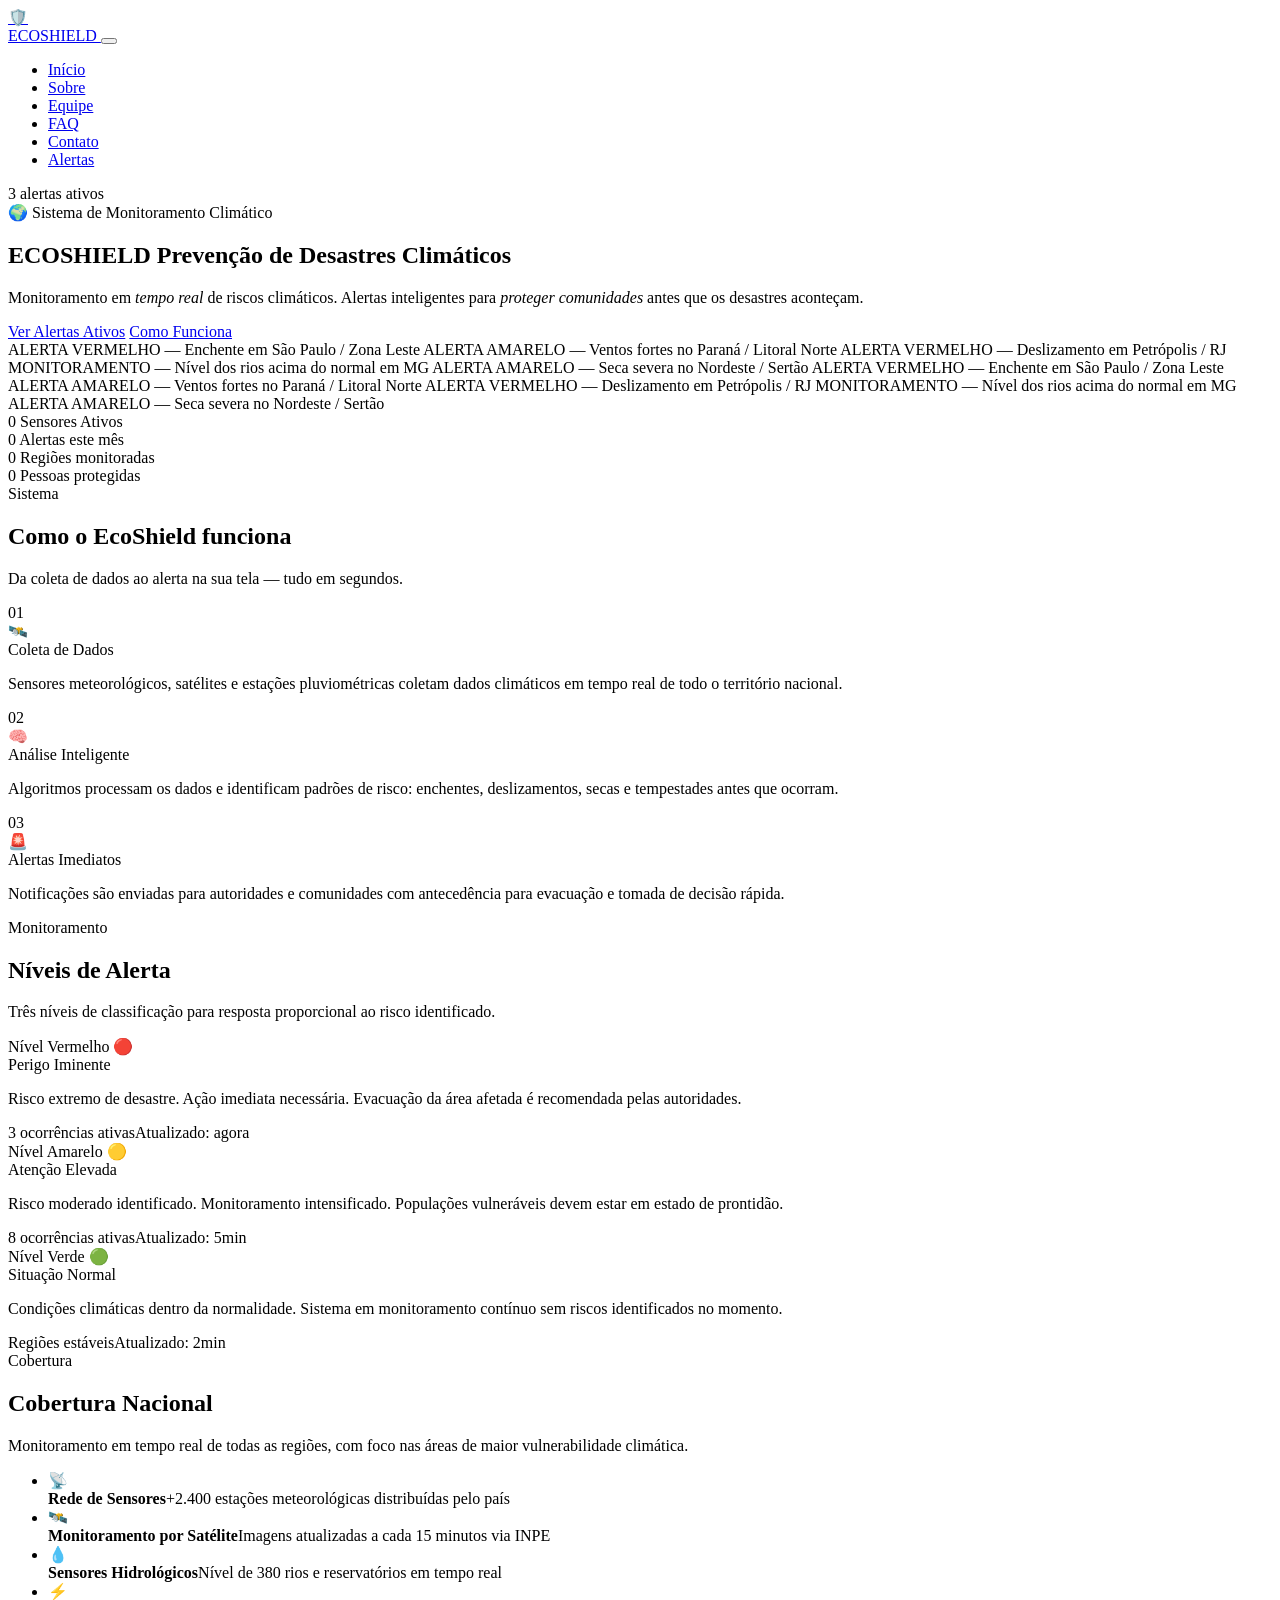
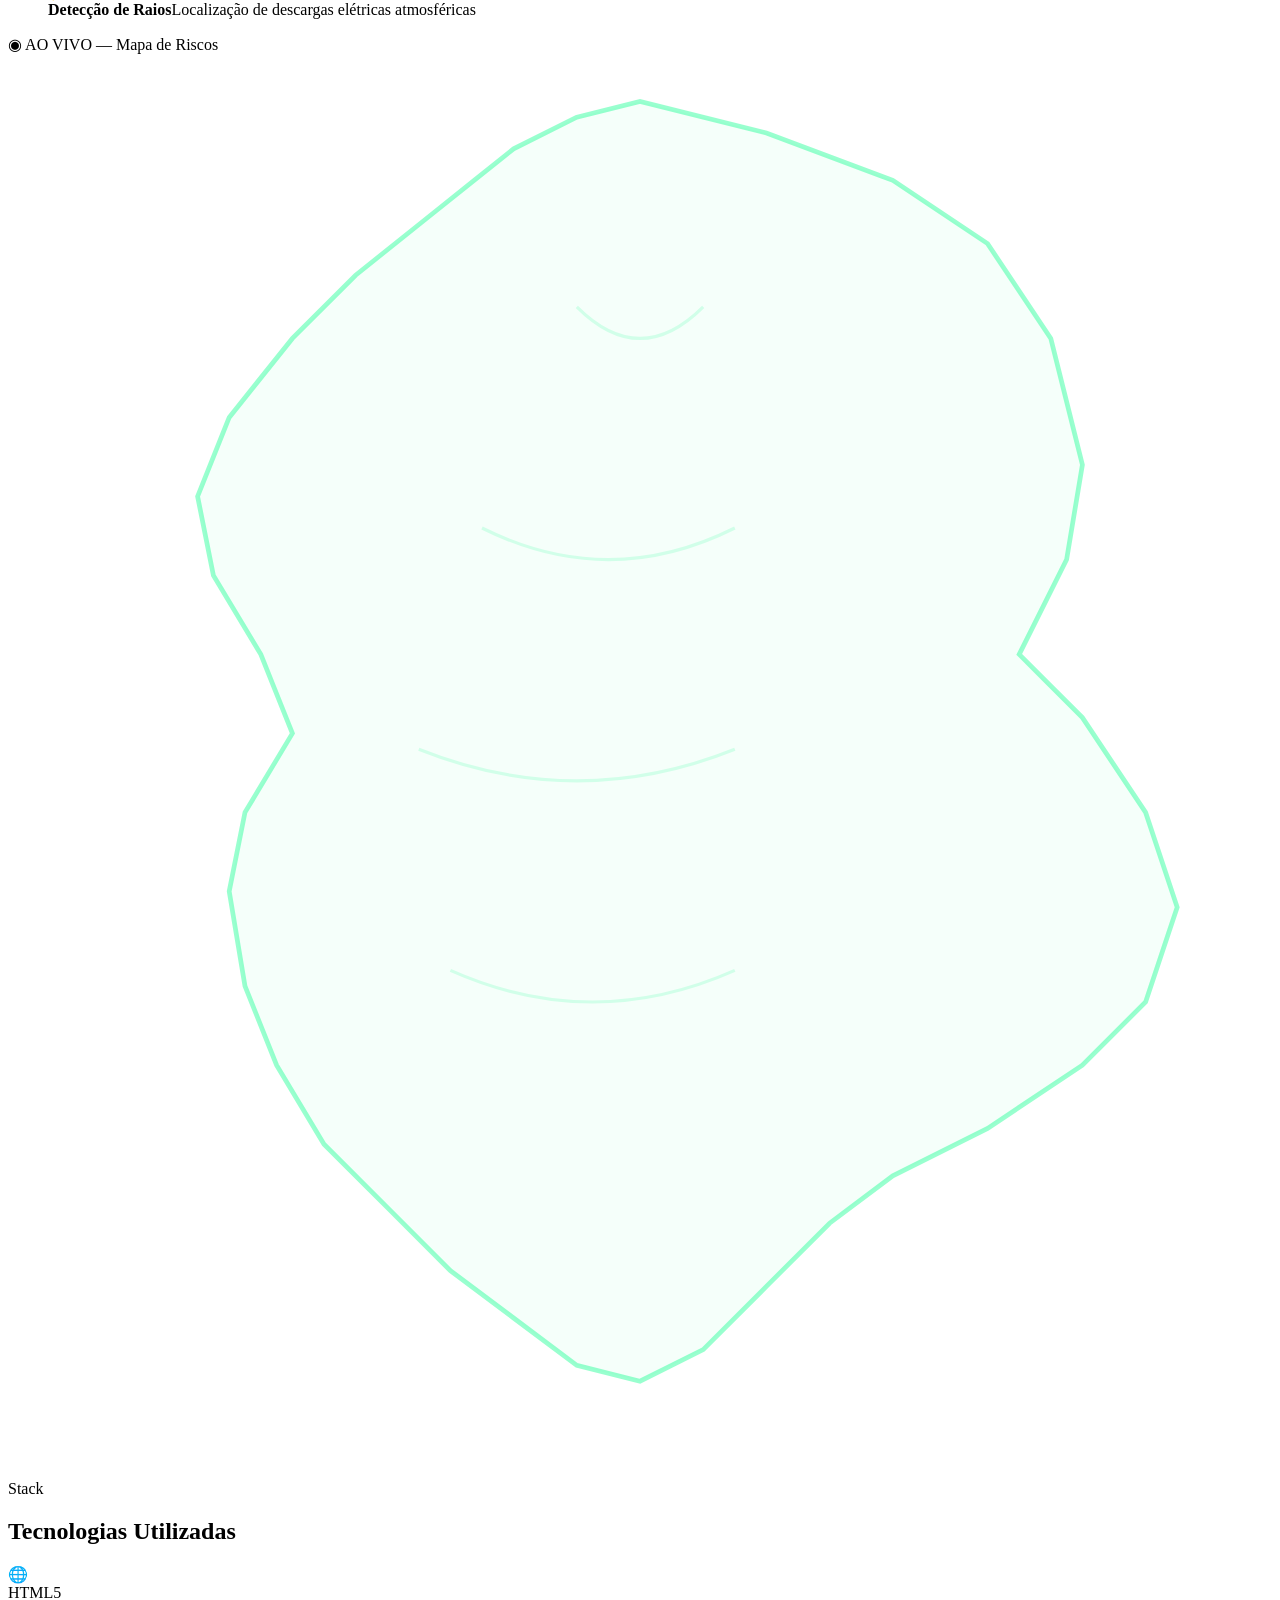
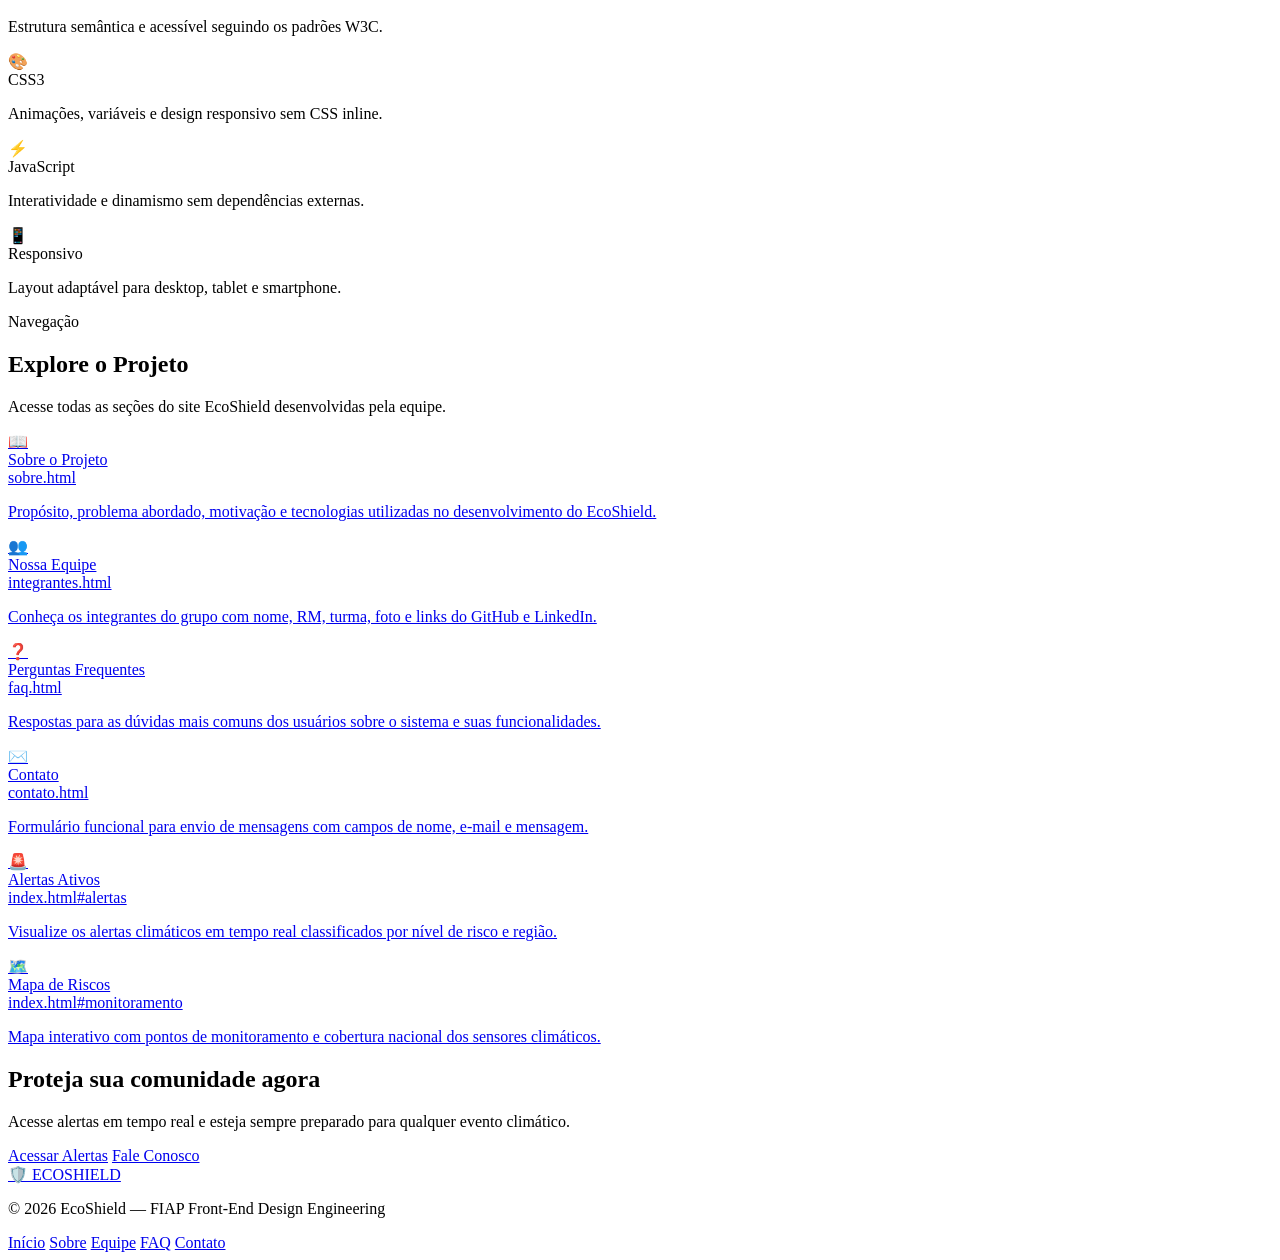
==== commit 9449886c: "final" ====
--- a/pages/index.html
+++ b/pages/index.html
@@ -6,491 +6,25 @@
   <title>EcoShield — Monitoramento Climático e Prevenção de Desastres</title>
   <meta name="description" content="EcoShield: sistema de monitoramento climático e alertas para prevenção de desastres naturais no Brasil.">
   <link href="https://fonts.googleapis.com/css2?family=Orbitron:wght@400;600;700;900&family=Exo+2:ital,wght@0,300;0,400;0,600;1,300&display=swap" rel="stylesheet">
-  <style>
-/* 
-   ECOSHIELD — style.css */
-
-/* ── Variáveis ── */
-:root {
-  --bg:     #030d0a;
-  --bg2:    #061510;
-  --green:  #00ff88;
-  --green2: #00cc66;
-  --teal:   #00e5ff;
-  --yellow: #ffcc00;
-  --red:    #ff3b3b;
-  --text:   #c8e6d0;
-  --muted:  #4a7a5a;
-  --border: rgba(0,255,136,.12);
-  --glow:   0 0 20px rgba(0,255,136,.3);
-}
-
-/* ── Reset ── */
-*, *::before, *::after { margin:0; padding:0; box-sizing:border-box; }
-html { scroll-behavior:smooth; }
-body {
-  background: var(--bg);
-  color: var(--text);
-  font-family: 'Exo 2', sans-serif;
-  overflow-x: hidden;
-}
-
-/* 
-   BACKGROUND
-*/
-.bg-grid {
-  position:fixed; inset:0; z-index:0; pointer-events:none;
-  background-image:
-    linear-gradient(rgba(0,255,136,.03) 1px, transparent 1px),
-    linear-gradient(90deg, rgba(0,255,136,.03) 1px, transparent 1px);
-  background-size: 60px 60px;
-  animation: gridShift 20s linear infinite;
-}
-@keyframes gridShift {
-  0%   { background-position:0 0; }
-  100% { background-position:60px 60px; }
-}
-
-.bg-orb { position:fixed; border-radius:50%; filter:blur(80px); pointer-events:none; z-index:0; }
-.bg-orb-1 { width:600px; height:600px; background:radial-gradient(circle, rgba(0,255,136,.06), transparent 70%); top:-200px; left:-200px; animation:orbFloat1 15s ease-in-out infinite; }
-.bg-orb-2 { width:500px; height:500px; background:radial-gradient(circle, rgba(0,229,255,.05), transparent 70%); bottom:-150px; right:-150px; animation:orbFloat2 18s ease-in-out infinite; }
-.bg-orb-3 { width:300px; height:300px; background:radial-gradient(circle, rgba(255,204,0,.04), transparent 70%); top:50%; left:50%; animation:orbFloat3 12s ease-in-out infinite; }
-
-@keyframes orbFloat1 { 0%,100%{transform:translate(0,0)} 50%{transform:translate(60px,40px)} }
-@keyframes orbFloat2 { 0%,100%{transform:translate(0,0)} 50%{transform:translate(-50px,-30px)} }
-@keyframes orbFloat3 { 0%,100%{transform:translate(-50%,-50%) scale(1)} 50%{transform:translate(-50%,-50%) scale(1.3)} }
-
-/* 
-   NAVEGAÇÃO
- */
-nav {
-  position:fixed; top:0; left:0; right:0; z-index:100;
-  padding:16px 40px;
-  display:flex; align-items:center; justify-content:space-between;
-  background:rgba(3,13,10,.9);
-  backdrop-filter:blur(12px);
-  border-bottom:1px solid var(--border);
-}
-
-.nav-logo {
-  display:flex; align-items:center; gap:12px;
-  font-family:'Orbitron',monospace; font-size:18px; font-weight:700;
-  color:var(--green); letter-spacing:2px;
-  text-decoration:none; text-shadow:var(--glow);
-}
-
-.nav-logo-icon {
-  width:36px; height:36px;
-  background:radial-gradient(circle, rgba(0,255,136,.2), transparent);
-  border:1px solid var(--green); border-radius:50%;
-  display:flex; align-items:center; justify-content:center; font-size:18px;
-  animation:pulse 3s ease-in-out infinite;
-}
-
-@keyframes pulse {
-  0%,100% { box-shadow:0 0 10px rgba(0,255,136,.3); }
-  50%     { box-shadow:0 0 25px rgba(0,255,136,.7), 0 0 50px rgba(0,255,136,.2); }
-}
-
-/* Hamburger mobile */
-.nav-toggle {
-  display:none; flex-direction:column; gap:5px; cursor:pointer;
-  background:none; border:none; padding:4px;
-}
-.nav-toggle span {
-  display:block; width:24px; height:2px;
-  background:var(--green); border-radius:2px;
-  transition:all .3s;
-}
-.nav-toggle.open span:nth-child(1) { transform:rotate(45deg) translate(5px,5px); }
-.nav-toggle.open span:nth-child(2) { opacity:0; }
-.nav-toggle.open span:nth-child(3) { transform:rotate(-45deg) translate(5px,-5px); }
-
-.nav-links { display:flex; gap:0; list-style:none; }
-
-.nav-links a {
-  color:var(--muted); font-size:12px; font-weight:600;
-  text-decoration:none; text-transform:uppercase; letter-spacing:1.5px;
-  padding:8px 14px; border-radius:4px;
-  transition:all .2s; position:relative;
-}
-.nav-links a::after {
-  content:''; position:absolute; bottom:2px; left:14px; right:14px;
-  height:1px; background:var(--green);
-  transform:scaleX(0); transition:transform .3s;
-}
-.nav-links a:hover  { color:var(--green); }
-.nav-links a:hover::after  { transform:scaleX(1); }
-.nav-links a.active { color:var(--green); }
-.nav-links a.active::after { transform:scaleX(1); }
-
-.nav-alert {
-  display:flex; align-items:center; gap:8px;
-  background:rgba(255,60,60,.1); border:1px solid rgba(255,60,60,.3);
-  border-radius:20px; padding:6px 14px;
-  font-size:11px; font-weight:600; color:#ff6b6b;
-  letter-spacing:1px; text-transform:uppercase; white-space:nowrap;
-}
-.nav-alert .dot {
-  width:7px; height:7px; border-radius:50%; background:var(--red);
-  animation:blink 1s ease-in-out infinite;
-}
-@keyframes blink { 0%,100%{opacity:1} 50%{opacity:.2} }
-
-/* 
-   HERO
- */
-.hero {
-  position:relative; z-index:1;
-  min-height:100vh;
-  display:flex; align-items:center; justify-content:center;
-  padding:120px 40px 80px; text-align:center;
-}
-.hero-content { max-width:900px; }
-
-.hero-badge {
-  display:inline-flex; align-items:center; gap:8px;
-  background:rgba(0,229,255,.08); border:1px solid rgba(0,229,255,.25);
-  border-radius:30px; padding:8px 20px;
-  font-size:11px; font-weight:600; color:var(--teal);
-  letter-spacing:2px; text-transform:uppercase; margin-bottom:32px;
-  animation:fadeUp .8s ease both;
-}
-
-.hero-title {
-  font-family:'Orbitron',monospace;
-  font-size:clamp(42px,7vw,84px); font-weight:900; line-height:1.05;
-  margin-bottom:24px; animation:fadeUp .8s .2s ease both;
-}
-.hero-title .line1 { display:block; color:var(--green); text-shadow:0 0 40px rgba(0,255,136,.4); }
-.hero-title .line2 { display:block; color:white; font-size:.55em; letter-spacing:4px; margin-top:8px; }
-
-.hero-desc {
-  font-size:18px; font-weight:300; line-height:1.8;
-  color:var(--text); opacity:.8; max-width:620px;
-  margin:0 auto 48px; animation:fadeUp .8s .4s ease both;
-}
-.hero-desc em { color:var(--green); font-style:normal; font-weight:600; }
-
-.hero-ctas {
-  display:flex; gap:16px; justify-content:center; flex-wrap:wrap;
-  animation:fadeUp .8s .6s ease both;
-}
-
-@keyframes fadeUp {
-  from { opacity:0; transform:translateY(30px); }
-  to   { opacity:1; transform:translateY(0); }
-}
-
-/* Radar */
-.hero-radar {
-  position:absolute; right:8%; top:50%; transform:translateY(-50%);
-  width:280px; height:280px; opacity:.15;
-}
-.radar-ring {
-  position:absolute; border-radius:50%; border:1px solid var(--green);
-  top:50%; left:50%; transform:translate(-50%,-50%);
-}
-.radar-ring:nth-child(1) { width:100%; height:100%; animation:radarPulse 3s 0s ease-in-out infinite; }
-.radar-ring:nth-child(2) { width:70%;  height:70%;  animation:radarPulse 3s .5s ease-in-out infinite; }
-.radar-ring:nth-child(3) { width:40%;  height:40%;  animation:radarPulse 3s 1s ease-in-out infinite; }
-@keyframes radarPulse { 0%,100%{opacity:.3} 50%{opacity:1} }
-.radar-sweep {
-  position:absolute; inset:0;
-  background:conic-gradient(from 0deg, transparent 300deg, rgba(0,255,136,.4) 360deg);
-  border-radius:50%; animation:sweep 4s linear infinite;
-}
-@keyframes sweep { to { transform:rotate(360deg); } }
-
-/* 
-   BOTÕES
- */
-.btn-primary {
-  background:linear-gradient(135deg, var(--green), var(--green2));
-  color:#030d0a; font-family:'Orbitron',monospace;
-  font-size:13px; font-weight:700; letter-spacing:2px;
-  padding:16px 36px; border-radius:4px; border:none; cursor:pointer;
-  text-transform:uppercase; text-decoration:none; display:inline-block;
-  box-shadow:0 0 30px rgba(0,255,136,.3); transition:all .3s;
-}
-.btn-primary:hover { transform:translateY(-2px); box-shadow:0 0 50px rgba(0,255,136,.5); }
-
-.btn-secondary {
-  background:transparent; color:var(--teal);
-  font-family:'Orbitron',monospace; font-size:13px; font-weight:600;
-  letter-spacing:2px; padding:15px 36px; border-radius:4px;
-  border:1px solid rgba(0,229,255,.4); cursor:pointer;
-  text-transform:uppercase; text-decoration:none; display:inline-block;
-  transition:all .3s;
-}
-.btn-secondary:hover { background:rgba(0,229,255,.08); border-color:var(--teal); transform:translateY(-2px); }
-
-/* 
-   TICKER
- */
-.ticker {
-  position:relative; z-index:1;
-  background:rgba(255,59,59,.06);
-  border-top:1px solid rgba(255,59,59,.15);
-  border-bottom:1px solid rgba(255,59,59,.15);
-  padding:10px 0; overflow:hidden;
-}
-.ticker-inner {
-  display:flex; gap:60px; white-space:nowrap;
-  animation:tickerRoll 25s linear infinite;
-}
-.ticker-item {
-  font-family:'Orbitron',monospace; font-size:11px;
-  color:#ff8080; letter-spacing:2px; text-transform:uppercase;
-  display:flex; align-items:center; gap:10px; flex-shrink:0;
-}
-.ticker-dot { width:6px; height:6px; border-radius:50%; background:var(--red); animation:blink 1s infinite; }
-@keyframes tickerRoll { 0%{transform:translateX(0)} 100%{transform:translateX(-50%)} }
-
-/* 
-   STATS BAR
- */
-.stats-bar {
-  position:relative; z-index:1;
-  background:rgba(0,255,136,.04);
-  border-top:1px solid var(--border); border-bottom:1px solid var(--border);
-  padding:28px 40px;
-  display:grid; grid-template-columns:repeat(4,1fr); gap:20px;
-}
-.stat-item { text-align:center; }
-.stat-val {
-  font-family:'Orbitron',monospace; font-size:32px; font-weight:700;
-  color:var(--green); display:block; line-height:1;
-}
-.stat-val.orange { color:var(--yellow); }
-.stat-val.red    { color:var(--red); }
-.stat-val.teal   { color:var(--teal); }
-.stat-lbl { font-size:11px; color:var(--muted); text-transform:uppercase; letter-spacing:1.5px; margin-top:6px; display:block; }
-
-/* 
-   SEÇÕES
-*/
-section { position:relative; z-index:1; padding:100px 40px; }
-
-.section-label {
-  font-family:'Orbitron',monospace; font-size:11px; font-weight:600;
-  color:var(--teal); letter-spacing:3px; text-transform:uppercase;
-  margin-bottom:16px; display:flex; align-items:center; gap:10px;
-}
-.section-label::after { content:''; flex:1; height:1px; background:rgba(0,229,255,.2); }
-
-.section-title {
-  font-family:'Orbitron',monospace; font-size:clamp(28px,4vw,44px);
-  font-weight:700; color:white; line-height:1.2; margin-bottom:20px;
-}
-.section-title span { color:var(--green); }
-
-.section-desc { font-size:16px; font-weight:300; color:var(--text); opacity:.7; line-height:1.8; max-width:560px; margin-bottom:60px; }
-
-/* ── STEPS ── */
-.steps { display:grid; grid-template-columns:repeat(3,1fr); gap:24px; }
-
-.step-card {
-  background:rgba(0,255,136,.03); border:1px solid var(--border);
-  border-radius:2px; padding:32px 28px;
-  position:relative; overflow:hidden; transition:all .3s;
-}
-.step-card::before {
-  content:''; position:absolute; inset:0;
-  background:linear-gradient(135deg, rgba(0,255,136,.05), transparent);
-  opacity:0; transition:opacity .3s;
-}
-.step-card:hover { border-color:rgba(0,255,136,.3); transform:translateY(-4px); }
-.step-card:hover::before { opacity:1; }
-
-.step-num { font-family:'Orbitron',monospace; font-size:48px; font-weight:900; color:rgba(0,255,136,.08); line-height:1; margin-bottom:16px; }
-.step-icon { font-size:32px; margin-bottom:16px; filter:drop-shadow(0 0 8px rgba(0,255,136,.4)); }
-.step-title { font-family:'Orbitron',monospace; font-size:14px; font-weight:700; color:var(--green); letter-spacing:1px; margin-bottom:10px; }
-.step-desc  { font-size:14px; font-weight:300; color:var(--text); opacity:.7; line-height:1.7; }
-
-/* ── ALERTAS ── */
-.alerts-section { background:var(--bg2); }
-.alerts-grid { display:grid; grid-template-columns:repeat(3,1fr); gap:20px; }
-
-.alert-card { border-radius:4px; padding:28px 24px; border:1px solid transparent; transition:all .3s; cursor:pointer; }
-.alert-card.vermelho { background:rgba(255,59,59,.06);  border-color:rgba(255,59,59,.2); }
-.alert-card.amarelo  { background:rgba(255,204,0,.06);  border-color:rgba(255,204,0,.2); }
-.alert-card.verde    { background:rgba(0,255,136,.06);  border-color:rgba(0,255,136,.2); }
-.alert-card:hover { transform:translateY(-3px); }
-.alert-card.vermelho:hover { box-shadow:0 8px 30px rgba(255,59,59,.15); }
-.alert-card.amarelo:hover  { box-shadow:0 8px 30px rgba(255,204,0,.15); }
-.alert-card.verde:hover    { box-shadow:0 8px 30px rgba(0,255,136,.15); }
-
-.alert-header { display:flex; align-items:center; justify-content:space-between; margin-bottom:16px; }
-.alert-level { font-family:'Orbitron',monospace; font-size:10px; font-weight:700; letter-spacing:2px; text-transform:uppercase; padding:4px 12px; border-radius:2px; }
-.vermelho .alert-level { background:rgba(255,59,59,.2);  color:#ff6b6b; }
-.amarelo  .alert-level { background:rgba(255,204,0,.2);  color:var(--yellow); }
-.verde    .alert-level { background:rgba(0,255,136,.2);  color:var(--green); }
-.alert-icon  { font-size:28px; }
-.alert-title { font-family:'Orbitron',monospace; font-size:15px; font-weight:700; color:white; margin-bottom:10px; }
-.alert-desc  { font-size:13px; font-weight:300; color:var(--text); opacity:.7; line-height:1.7; margin-bottom:20px; }
-.alert-meta  { display:flex; justify-content:space-between; font-size:11px; color:var(--muted); font-family:'Orbitron',monospace; letter-spacing:1px; }
-
-/* ── MAPA ── */
-.monitor-layout { display:grid; grid-template-columns:1fr 380px; gap:40px; align-items:center; }
-
-.monitor-map {
-  background:rgba(0,255,136,.03); border:1px solid var(--border);
-  border-radius:4px; height:420px;
-  position:relative; overflow:hidden;
-  display:flex; align-items:center; justify-content:center;
-}
-.map-label { position:absolute; top:16px; left:16px; font-family:'Orbitron',monospace; font-size:10px; color:var(--green); letter-spacing:2px; text-transform:uppercase; }
-.brazil-map { width:260px; opacity:.6; }
-
-.map-ping { position:absolute; width:12px; height:12px; border-radius:50%; }
-.map-ping::before, .map-ping::after { content:''; position:absolute; inset:0; border-radius:50%; }
-.map-ping::before { background:currentColor; }
-.map-ping::after  { border:2px solid currentColor; animation:pingExpand 2s ease-out infinite; }
-@keyframes pingExpand { 0%{transform:scale(1);opacity:.8} 100%{transform:scale(3);opacity:0} }
-
-.map-ping.p1 { color:var(--red);    top:30%; left:35%; }
-.map-ping.p2 { color:var(--yellow); top:55%; left:25%; }
-.map-ping.p3 { color:var(--green);  top:45%; left:55%; }
-.map-ping.p4 { color:var(--red);    top:20%; left:50%; }
-.map-ping.p5 { color:var(--yellow); top:65%; left:45%; }
-.map-ping.p1::after { animation-delay:.0s; }
-.map-ping.p2::after { animation-delay:.5s; }
-.map-ping.p3::after { animation-delay:1s; }
-.map-ping.p4::after { animation-delay:.3s; }
-.map-ping.p5::after { animation-delay:.8s; }
-
-.info-list { list-style:none; display:flex; flex-direction:column; gap:16px; }
-.info-item {
-  background:rgba(0,255,136,.03); border:1px solid var(--border);
-  border-radius:4px; padding:18px 20px;
-  display:flex; align-items:center; gap:16px; transition:all .3s;
-}
-.info-item:hover { border-color:rgba(0,255,136,.25); background:rgba(0,255,136,.06); }
-.info-item-icon { font-size:24px; flex-shrink:0; }
-.info-item-text strong { display:block; font-size:14px; font-weight:600; color:white; margin-bottom:3px; }
-.info-item-text span   { font-size:12px; color:var(--muted); }
-
-/* ── TECNOLOGIAS ── */
-.tech-section { background:var(--bg2); }
-.tech-grid { display:grid; grid-template-columns:repeat(4,1fr); gap:20px; margin-top:16px; }
-.tech-card { background:rgba(0,255,136,.03); border:1px solid var(--border); border-radius:4px; padding:28px 20px; text-align:center; transition:all .3s; }
-.tech-card:hover { border-color:rgba(0,229,255,.3); transform:translateY(-3px); box-shadow:0 8px 30px rgba(0,229,255,.08); }
-.tech-icon { font-size:36px; margin-bottom:12px; display:block; }
-.tech-name { font-family:'Orbitron',monospace; font-size:12px; font-weight:700; color:var(--teal); letter-spacing:1px; margin-bottom:8px; }
-.tech-desc { font-size:12px; color:var(--muted); line-height:1.6; }
-
-/* ── PÁGINAS RÁPIDAS (cards de navegação) ── */
-.pages-section { background:var(--bg2); }
-.pages-grid { display:grid; grid-template-columns:repeat(3,1fr); gap:20px; }
-
-.page-card {
-  background:rgba(0,255,136,.03); border:1px solid var(--border);
-  border-radius:4px; padding:28px 24px;
-  text-decoration:none; color:var(--text);
-  display:flex; flex-direction:column; gap:12px;
-  transition:all .3s; position:relative; overflow:hidden;
-}
-.page-card::after {
-  content:'→'; position:absolute; bottom:20px; right:24px;
-  font-size:20px; color:var(--green); opacity:0;
-  transition:all .3s; transform:translateX(-8px);
-}
-.page-card:hover { border-color:rgba(0,255,136,.3); transform:translateY(-4px); box-shadow:0 12px 40px rgba(0,255,136,.08); }
-.page-card:hover::after { opacity:1; transform:translateX(0); }
-
-.page-card-icon { font-size:32px; filter:drop-shadow(0 0 8px rgba(0,255,136,.3)); }
-.page-card-title { font-family:'Orbitron',monospace; font-size:13px; font-weight:700; color:var(--green); letter-spacing:1px; }
-.page-card-file  { font-family:'DM Mono',monospace; font-size:11px; color:var(--muted); }
-.page-card-desc  { font-size:13px; font-weight:300; color:var(--text); opacity:.7; line-height:1.6; }
-
-/* ── CTA ── */
-.cta-section { background:var(--bg2); text-align:center; padding:120px 40px; position:relative; z-index:1; }
-.cta-glow {
-  display:inline-block;
-  background:radial-gradient(ellipse 600px 300px at center, rgba(0,255,136,.08), transparent);
-  padding:60px; border-radius:8px; border:1px solid var(--border);
-  max-width:700px; width:100%;
-}
-.cta-title { font-family:'Orbitron',monospace; font-size:clamp(24px,4vw,40px); font-weight:900; color:white; margin-bottom:16px; line-height:1.2; }
-.cta-title span { color:var(--green); }
-.cta-sub  { font-size:16px; color:var(--muted); margin-bottom:36px; line-height:1.7; }
-.cta-btns { display:flex; gap:14px; justify-content:center; flex-wrap:wrap; }
-
-/* ── FOOTER ── */
-footer {
-  position:relative; z-index:1;
-  border-top:1px solid var(--border);
-  padding:32px 40px;
-  display:grid; grid-template-columns:1fr auto 1fr;
-  align-items:center; gap:20px;
-  background:var(--bg);
-}
-.footer-logo { font-family:'Orbitron',monospace; font-size:16px; font-weight:700; color:var(--green); letter-spacing:2px; text-decoration:none; }
-.footer-copy { font-size:12px; color:var(--muted); letter-spacing:1px; text-align:center; }
-.footer-links { display:flex; gap:20px; justify-content:flex-end; flex-wrap:wrap; }
-.footer-links a { font-size:12px; color:var(--muted); text-decoration:none; letter-spacing:1px; transition:color .2s; }
-.footer-links a:hover { color:var(--green); }
-
-/* ── SCROLL REVEAL ── */
-.reveal { opacity:0; transform:translateY(40px); transition:opacity .7s ease, transform .7s ease; }
-.reveal.visible { opacity:1; transform:translateY(0); }
-
-/* 
-   RESPONSIVO
- */
-@media (max-width:900px) {
-  nav { padding:14px 20px; }
-  .nav-links {
-    display:none; flex-direction:column; gap:0;
-    position:absolute; top:100%; left:0; right:0;
-    background:rgba(3,13,10,.98); border-bottom:1px solid var(--border);
-    padding:12px 0;
-  }
-  .nav-links.open { display:flex; }
-  .nav-links a { padding:12px 24px; border-radius:0; }
-  .nav-toggle { display:flex; }
-
-  .hero { padding:100px 20px 60px; }
-  .hero-radar { display:none; }
-
-  .stats-bar { grid-template-columns:repeat(2,1fr); padding:20px; }
-
-  section { padding:70px 20px; }
-
-  .steps          { grid-template-columns:1fr; }
-  .alerts-grid    { grid-template-columns:1fr; }
-  .monitor-layout { grid-template-columns:1fr; }
-  .tech-grid      { grid-template-columns:repeat(2,1fr); }
-  .pages-grid     { grid-template-columns:1fr; }
-
-  .cta-glow { padding:32px 20px; }
-
-  footer { grid-template-columns:1fr; text-align:center; padding:24px 20px; }
-  .footer-links { justify-content:center; }
-}
-
-</style>
+  <link rel="stylesheet" href="css/style.css">
 </head>
 <body>
 
-  <!-- Fundo animado -->
+  
   <div class="bg-grid"></div>
   <div class="bg-orb bg-orb-1"></div>
   <div class="bg-orb bg-orb-2"></div>
   <div class="bg-orb bg-orb-3"></div>
 
-  <!-- 
-       NAVEGAÇÃO PRINCIPAL
-       Links para todas as páginas 
- -->
+  
+  
   <nav>
     <a href="index.html" class="nav-logo">
       <div class="nav-logo-icon">🛡️</div>
       ECOSHIELD
     </a>
 
-    <!-- Hamburger mobile -->
+  
     <button class="nav-toggle" aria-label="Abrir menu">
       <span></span><span></span><span></span>
     </button>
@@ -510,10 +44,8 @@
     </div>
   </nav>
 
-  <!--
-       HERO
- -->
-  <section class="hero">
+
+     <section class="hero">
     <div class="hero-content">
       <div class="hero-badge">🌍 Sistema de Monitoramento Climático</div>
 
@@ -542,10 +74,9 @@
     </div>
   </section>
 
-  <!-- 
-       TICKER DE ALERTAS
- -->
-  <div class="ticker">
+
+   
+   <div class="ticker">
     <div class="ticker-inner">
       <span class="ticker-item"><span class="ticker-dot"></span> ALERTA VERMELHO — Enchente em São Paulo / Zona Leste</span>
       <span class="ticker-item"><span class="ticker-dot"></span> ALERTA AMARELO — Ventos fortes no Paraná / Litoral Norte</span>
@@ -561,9 +92,9 @@
     </div>
   </div>
 
-  <!-- 
-       ESTATÍSTICAS
--->
+  
+  
+  
   <div class="stats-bar">
     <div class="stat-item">
       <span class="stat-val"        id="stat1">0</span>
@@ -583,9 +114,8 @@
     </div>
   </div>
 
-  <!-- 
-       COMO FUNCIONA
--->
+
+  
   <section id="como-funciona">
     <div class="section-label">Sistema</div>
     <h2 class="section-title reveal">Como o <span>EcoShield</span> funciona</h2>
@@ -613,9 +143,8 @@
     </div>
   </section>
 
-  <!-- 
-       ALERTAS
- -->
+
+    
   <section id="alertas" class="alerts-section">
     <div class="section-label">Monitoramento</div>
     <h2 class="section-title reveal">Níveis de <span>Alerta</span></h2>
@@ -654,10 +183,9 @@
     </div>
   </section>
 
-  <!-- 
-       MONITORAMENTO / MAPA
-  -->
-  <section id="monitoramento">
+
+  
+    <section id="monitoramento">
     <div class="section-label">Cobertura</div>
     <div class="monitor-layout">
 
@@ -703,9 +231,8 @@
     </div>
   </section>
 
-  <!-- 
-       TECNOLOGIAS
--->
+
+    
   <section id="tecnologia" class="tech-section">
     <div class="section-label">Stack</div>
     <h2 class="section-title reveal">Tecnologias <span>Utilizadas</span></h2>
@@ -733,9 +260,9 @@
     </div>
   </section>
 
-  <!--
-       NAVEGAÇÃO PARA PÁGINAS DO GRUPO
--->
+
+  
+  
   <section class="pages-section">
     <div class="section-label">Navegação</div>
     <h2 class="section-title reveal">Explore o <span>Projeto</span></h2>
@@ -785,10 +312,8 @@
       </a>
     </div>
   </section>
-
-  <!-- 
-       CTA FINAL
- -->
+   
+  
   <section class="cta-section">
     <div class="cta-glow">
       <h2 class="cta-title reveal">Proteja sua <span>comunidade</span> agora</h2>
@@ -800,10 +325,10 @@
     </div>
   </section>
 
-  <!-- 
-       FOOTER
--->
-  <footer>
+
+ 
+  
+    <footer>
     <a href="index.html" class="footer-logo">🛡️ ECOSHIELD</a>
     <p class="footer-copy">© 2026 EcoShield — FIAP Front-End Design Engineering</p>
     <nav class="footer-links">
@@ -815,117 +340,6 @@
     </nav>
   </footer>
 
-  <script>
-/*
-   ECOSHIELD — 
- */
-
-/*
-   1. MENU MOBILE (hamburger)
- */
-var toggle   = document.querySelector('.nav-toggle');
-var navLinks = document.querySelector('.nav-links');
-
-if (toggle) {
-  toggle.addEventListener('click', function () {
-    toggle.classList.toggle('open');
-    navLinks.classList.toggle('open');
-  });
-
-  /* Fecha o menu ao clicar em qualquer link */
-  navLinks.querySelectorAll('a').forEach(function (link) {
-    link.addEventListener('click', function () {
-      toggle.classList.remove('open');
-      navLinks.classList.remove('open');
-    });
-  });
-}
-
-/* 
-   2. NAV ATIVO NO SCROLL
- */
-var sections        = document.querySelectorAll('section[id]');
-var navLinkItems    = document.querySelectorAll('.nav-links a');
-
-window.addEventListener('scroll', function () {
-  var current = '';
-  sections.forEach(function (sec) {
-    if (window.scrollY >= sec.offsetTop - 120) {
-      current = sec.id;
-    }
-  });
-  navLinkItems.forEach(function (link) {
-    link.classList.remove('active');
-    if (link.getAttribute('href') === '#' + current) {
-      link.classList.add('active');
-    }
-  });
-});
-
-/* 
-   3. CONTADOR ANIMADO NAS ESTATÍSTICAS
- */
-function animateCount(el, target, suffix, duration) {
-  suffix   = suffix   || '';
-  duration = duration || 2000;
-  var start = 0;
-  var step  = target / (duration / 16);
-  var timer = setInterval(function () {
-    start += step;
-    if (start >= target) { start = target; clearInterval(timer); }
-    el.textContent = Math.floor(start).toLocaleString('pt-BR') + suffix;
-  }, 16);
-}
-
-var statsBar      = document.querySelector('.stats-bar');
-var statsAnimated = false;
-
-if (statsBar) {
-  var statsObserver = new IntersectionObserver(function (entries) {
-    if (entries[0].isIntersecting && !statsAnimated) {
-      statsAnimated = true;
-      animateCount(document.getElementById('stat1'), 2413);
-      animateCount(document.getElementById('stat2'), 147);
-      animateCount(document.getElementById('stat3'), 5570);
-      animateCount(document.getElementById('stat4'), 4200000, '+');
-      statsObserver.disconnect();
-    }
-  }, { threshold: 0.3 });
-  statsObserver.observe(statsBar);
-}
-
-/* 
-   4. SCROLL REVEAL
- */
-var revealObserver = new IntersectionObserver(function (entries) {
-  entries.forEach(function (entry, index) {
-    if (entry.isIntersecting) {
-      setTimeout(function () {
-        entry.target.classList.add('visible');
-      }, index * 80);
-      revealObserver.unobserve(entry.target);
-    }
-  });
-}, { threshold: 0.12 });
-
-document.querySelectorAll('.reveal').forEach(function (el) {
-  revealObserver.observe(el);
-});
-
-/* 
-   5. CONTADOR DE ALERTAS DINÂMICO NA NAV
-*/
-var alertValues  = [3, 4, 2, 5, 3];
-var alertIndex   = 0;
-var navAlertText = document.getElementById('navAlertText');
-
-setInterval(function () {
-  alertIndex = (alertIndex + 1) % alertValues.length;
-  if (navAlertText) {
-    navAlertText.textContent = alertValues[alertIndex] + ' alertas ativos';
-  }
-}, 8000);
-
-</script>
+  <script src="js/script.js"></script>
 </body>
-</html>
+</html>
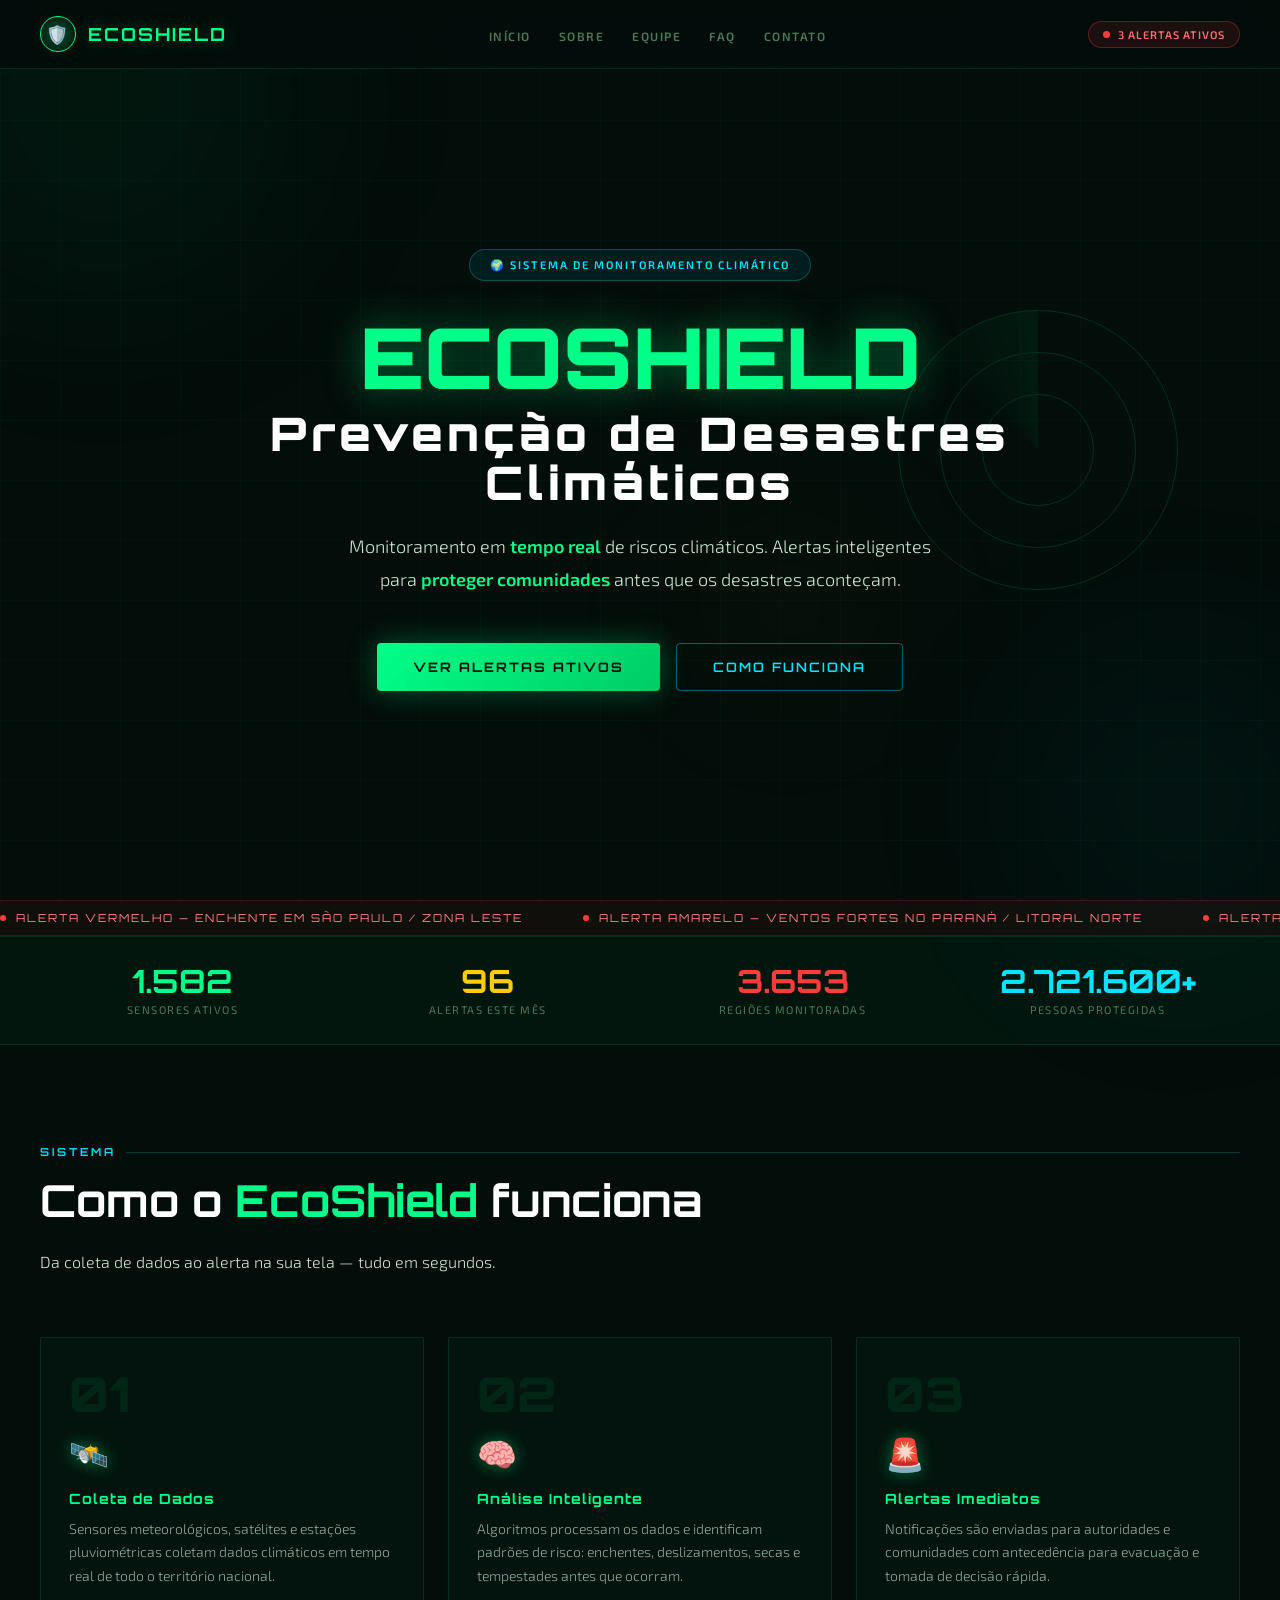
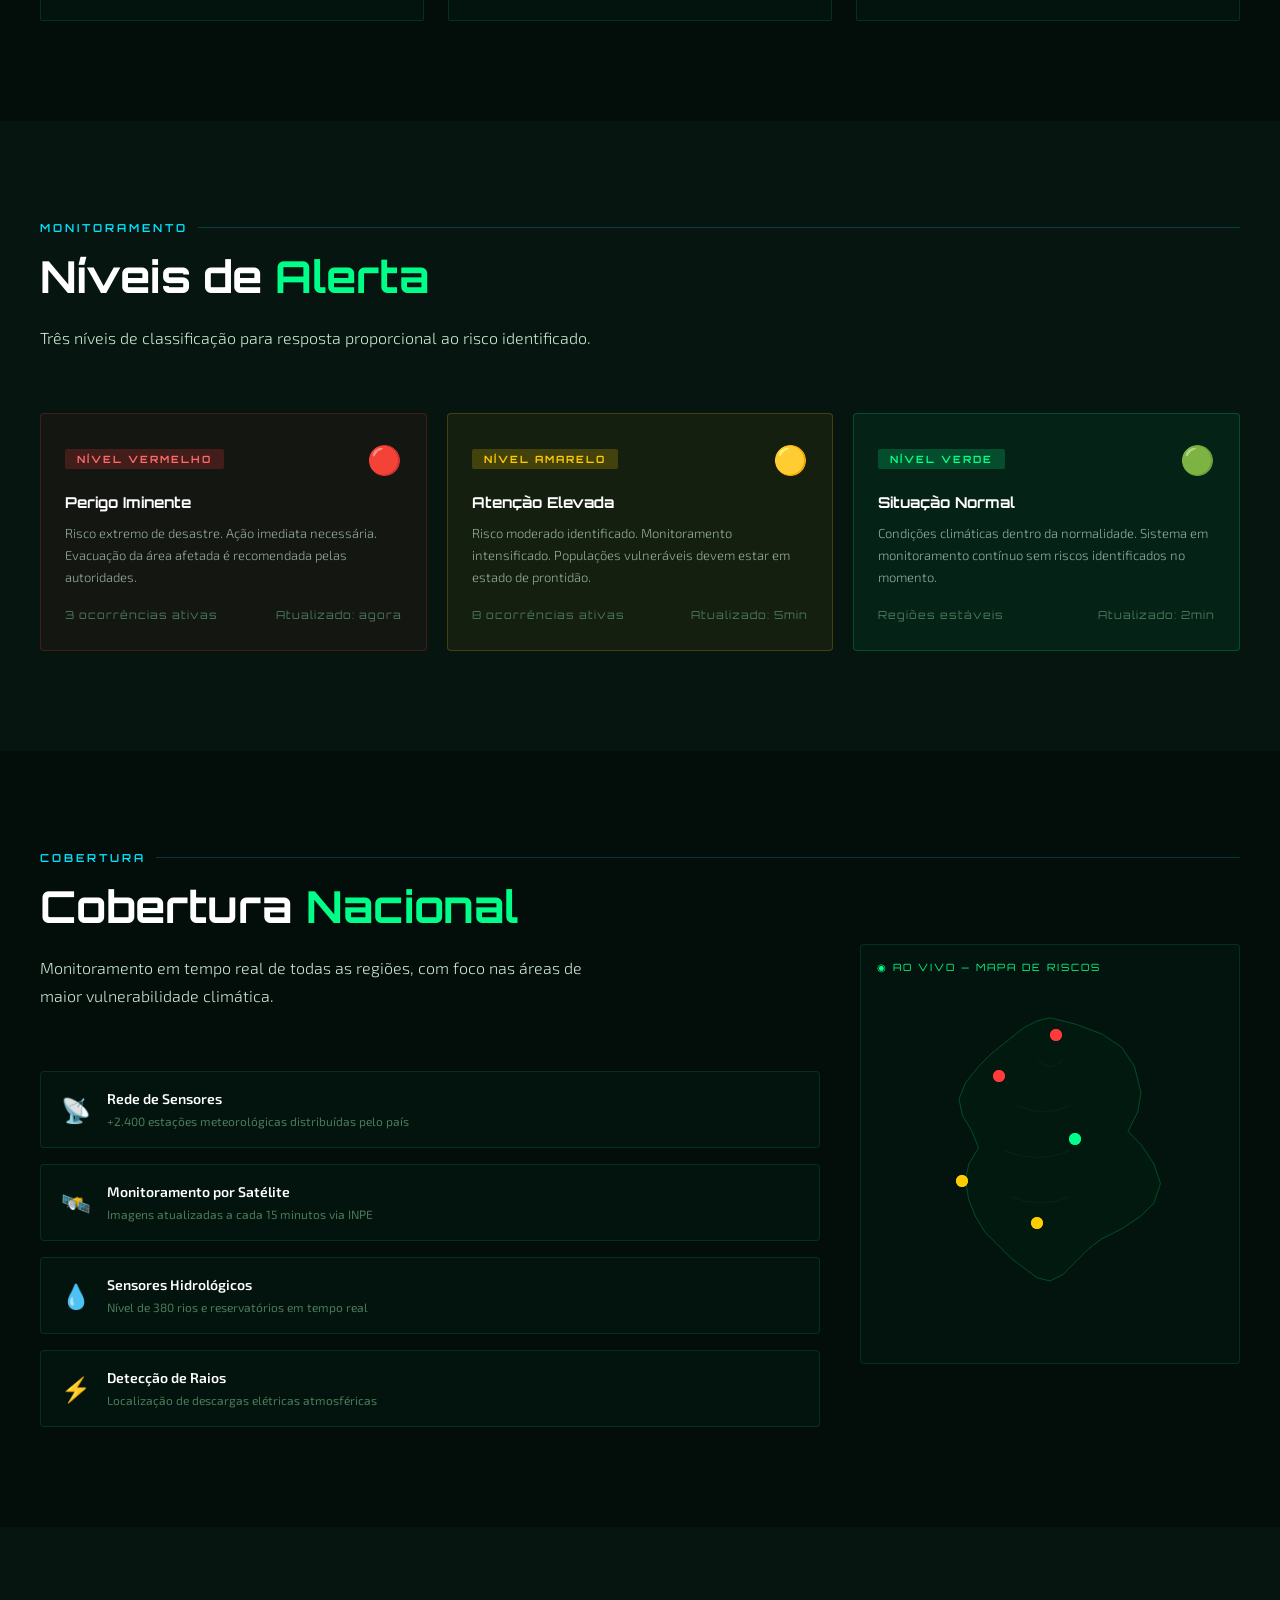
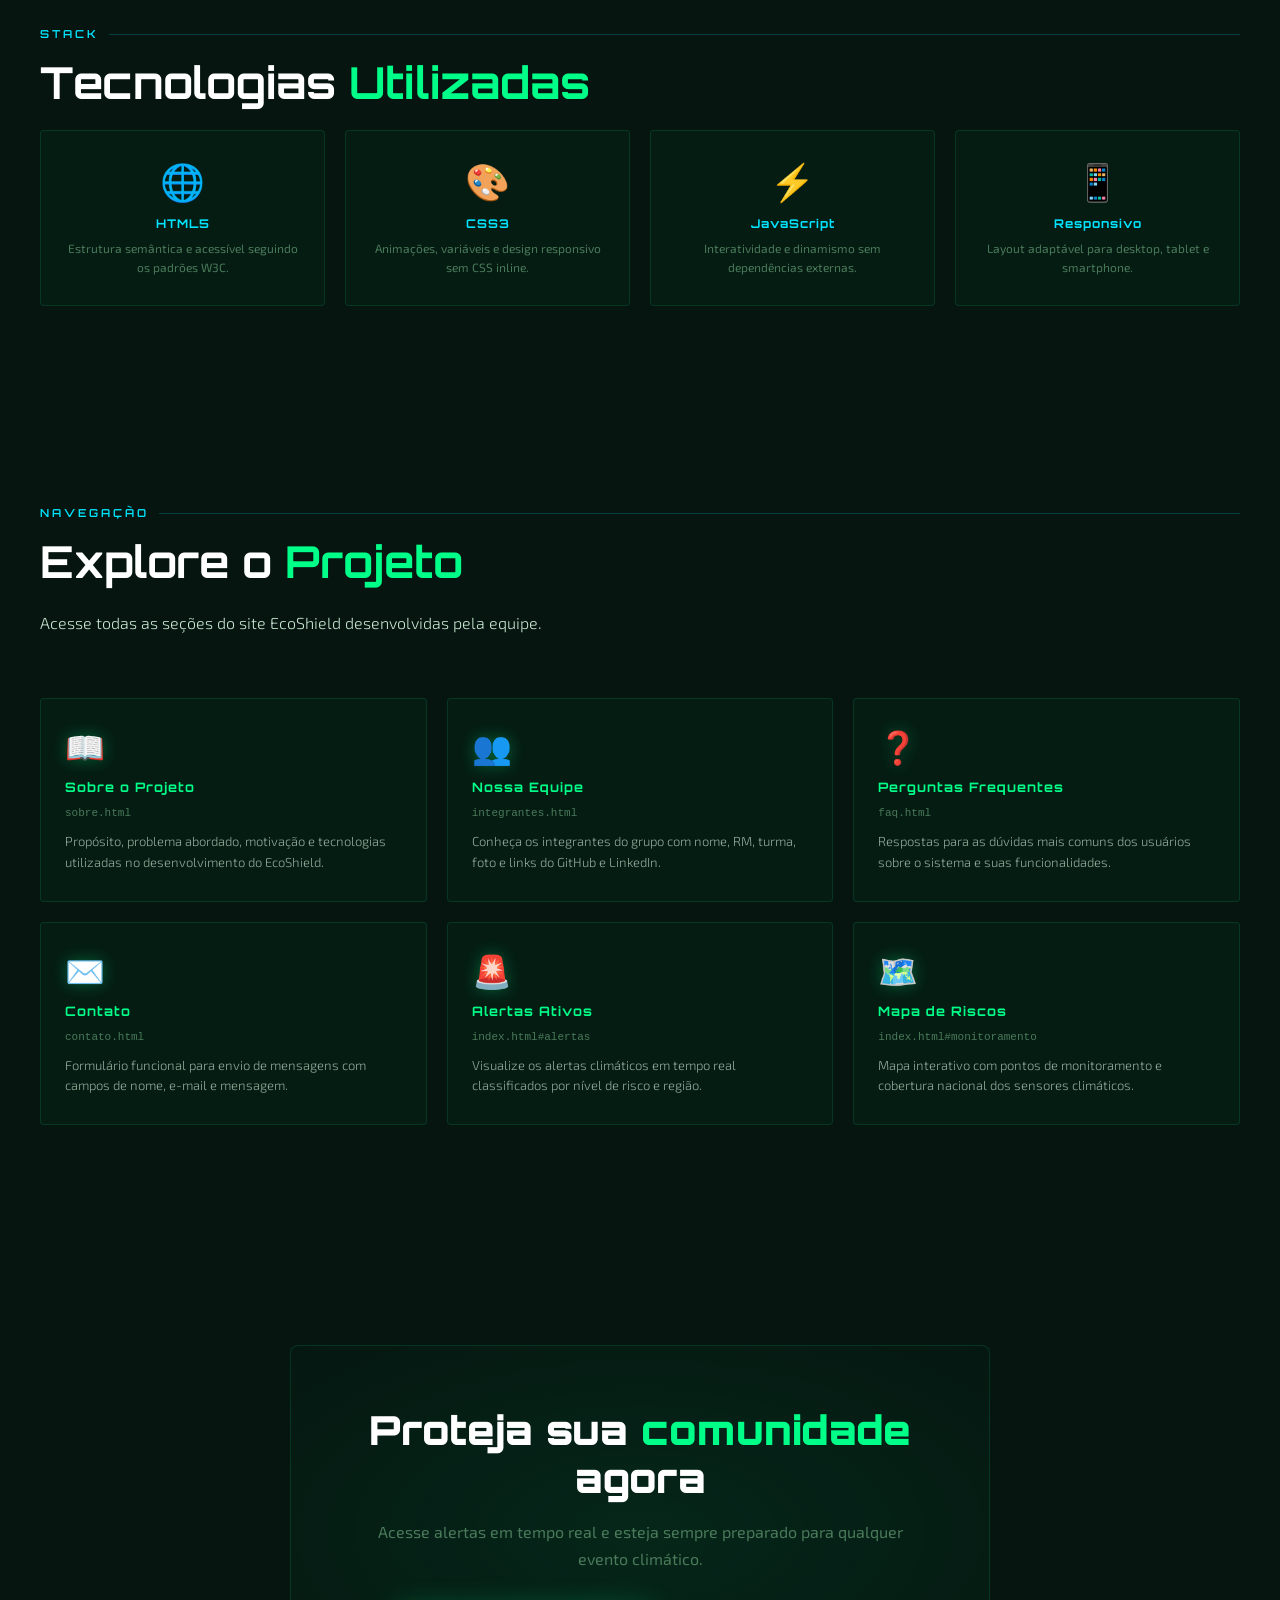
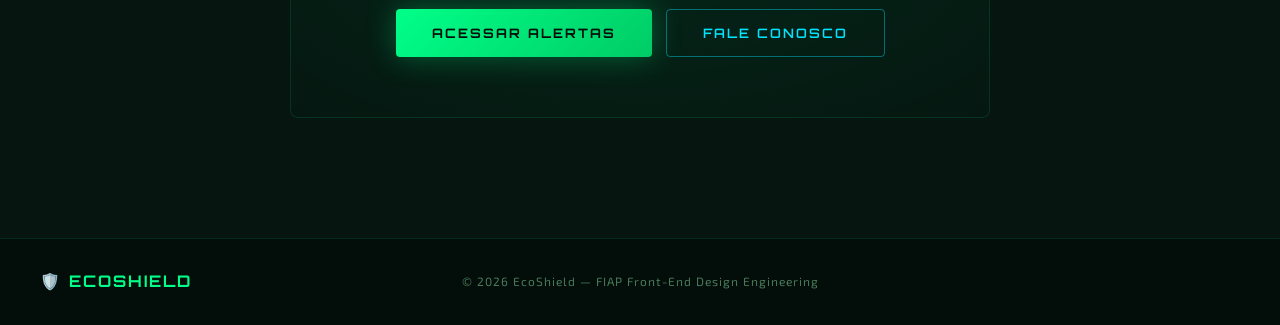
==== commit 30d416c9: "final" ====
--- a/pages/index.html
+++ b/pages/index.html
@@ -6,25 +6,464 @@
   <title>EcoShield — Monitoramento Climático e Prevenção de Desastres</title>
   <meta name="description" content="EcoShield: sistema de monitoramento climático e alertas para prevenção de desastres naturais no Brasil.">
   <link href="https://fonts.googleapis.com/css2?family=Orbitron:wght@400;600;700;900&family=Exo+2:ital,wght@0,300;0,400;0,600;1,300&display=swap" rel="stylesheet">
-  <link rel="stylesheet" href="css/style.css">
+  <style>
+
+
+:root {
+  --bg:     #030d0a;
+  --bg2:    #061510;
+  --green:  #00ff88;
+  --green2: #00cc66;
+  --teal:   #00e5ff;
+  --yellow: #ffcc00;
+  --red:    #ff3b3b;
+  --text:   #c8e6d0;
+  --muted:  #4a7a5a;
+  --border: rgba(0,255,136,.12);
+  --glow:   0 0 20px rgba(0,255,136,.3);
+}
+
+/* ── Reset ── */
+*, *::before, *::after { margin:0; padding:0; box-sizing:border-box; }
+html { scroll-behavior:smooth; }
+body {
+  background: var(--bg);
+  color: var(--text);
+  font-family: 'Exo 2', sans-serif;
+  overflow-x: hidden;
+}
+
+
+.bg-grid {
+  position:fixed; inset:0; z-index:0; pointer-events:none;
+  background-image:
+    linear-gradient(rgba(0,255,136,.03) 1px, transparent 1px),
+    linear-gradient(90deg, rgba(0,255,136,.03) 1px, transparent 1px);
+  background-size: 60px 60px;
+  animation: gridShift 20s linear infinite;
+}
+@keyframes gridShift {
+  0%   { background-position:0 0; }
+  100% { background-position:60px 60px; }
+}
+
+.bg-orb { position:fixed; border-radius:50%; filter:blur(80px); pointer-events:none; z-index:0; }
+.bg-orb-1 { width:600px; height:600px; background:radial-gradient(circle, rgba(0,255,136,.06), transparent 70%); top:-200px; left:-200px; animation:orbFloat1 15s ease-in-out infinite; }
+.bg-orb-2 { width:500px; height:500px; background:radial-gradient(circle, rgba(0,229,255,.05), transparent 70%); bottom:-150px; right:-150px; animation:orbFloat2 18s ease-in-out infinite; }
+.bg-orb-3 { width:300px; height:300px; background:radial-gradient(circle, rgba(255,204,0,.04), transparent 70%); top:50%; left:50%; animation:orbFloat3 12s ease-in-out infinite; }
+
+@keyframes orbFloat1 { 0%,100%{transform:translate(0,0)} 50%{transform:translate(60px,40px)} }
+@keyframes orbFloat2 { 0%,100%{transform:translate(0,0)} 50%{transform:translate(-50px,-30px)} }
+@keyframes orbFloat3 { 0%,100%{transform:translate(-50%,-50%) scale(1)} 50%{transform:translate(-50%,-50%) scale(1.3)} }
+
+
+nav {
+  position:fixed; top:0; left:0; right:0; z-index:100;
+  padding:16px 40px;
+  display:flex; align-items:center; justify-content:space-between;
+  background:rgba(3,13,10,.9);
+  backdrop-filter:blur(12px);
+  border-bottom:1px solid var(--border);
+}
+
+.nav-logo {
+  display:flex; align-items:center; gap:12px;
+  font-family:'Orbitron',monospace; font-size:18px; font-weight:700;
+  color:var(--green); letter-spacing:2px;
+  text-decoration:none; text-shadow:var(--glow);
+}
+
+.nav-logo-icon {
+  width:36px; height:36px;
+  background:radial-gradient(circle, rgba(0,255,136,.2), transparent);
+  border:1px solid var(--green); border-radius:50%;
+  display:flex; align-items:center; justify-content:center; font-size:18px;
+  animation:pulse 3s ease-in-out infinite;
+}
+
+@keyframes pulse {
+  0%,100% { box-shadow:0 0 10px rgba(0,255,136,.3); }
+  50%     { box-shadow:0 0 25px rgba(0,255,136,.7), 0 0 50px rgba(0,255,136,.2); }
+}
+
+
+.nav-toggle {
+  display:none; flex-direction:column; gap:5px; cursor:pointer;
+  background:none; border:none; padding:4px;
+}
+.nav-toggle span {
+  display:block; width:24px; height:2px;
+  background:var(--green); border-radius:2px;
+  transition:all .3s;
+}
+.nav-toggle.open span:nth-child(1) { transform:rotate(45deg) translate(5px,5px); }
+.nav-toggle.open span:nth-child(2) { opacity:0; }
+.nav-toggle.open span:nth-child(3) { transform:rotate(-45deg) translate(5px,-5px); }
+
+.nav-links { display:flex; gap:0; list-style:none; }
+
+.nav-links a {
+  color:var(--muted); font-size:12px; font-weight:600;
+  text-decoration:none; text-transform:uppercase; letter-spacing:1.5px;
+  padding:8px 14px; border-radius:4px;
+  transition:all .2s; position:relative;
+}
+.nav-links a::after {
+  content:''; position:absolute; bottom:2px; left:14px; right:14px;
+  height:1px; background:var(--green);
+  transform:scaleX(0); transition:transform .3s;
+}
+.nav-links a:hover  { color:var(--green); }
+.nav-links a:hover::after  { transform:scaleX(1); }
+.nav-links a.active { color:var(--green); }
+.nav-links a.active::after { transform:scaleX(1); }
+
+.nav-alert {
+  display:flex; align-items:center; gap:8px;
+  background:rgba(255,60,60,.1); border:1px solid rgba(255,60,60,.3);
+  border-radius:20px; padding:6px 14px;
+  font-size:11px; font-weight:600; color:#ff6b6b;
+  letter-spacing:1px; text-transform:uppercase; white-space:nowrap;
+}
+.nav-alert .dot {
+  width:7px; height:7px; border-radius:50%; background:var(--red);
+  animation:blink 1s ease-in-out infinite;
+}
+@keyframes blink { 0%,100%{opacity:1} 50%{opacity:.2} }
+
+
+.hero {
+  position:relative; z-index:1;
+  min-height:100vh;
+  display:flex; align-items:center; justify-content:center;
+  padding:120px 40px 80px; text-align:center;
+}
+.hero-content { max-width:900px; }
+
+.hero-badge {
+  display:inline-flex; align-items:center; gap:8px;
+  background:rgba(0,229,255,.08); border:1px solid rgba(0,229,255,.25);
+  border-radius:30px; padding:8px 20px;
+  font-size:11px; font-weight:600; color:var(--teal);
+  letter-spacing:2px; text-transform:uppercase; margin-bottom:32px;
+  animation:fadeUp .8s ease both;
+}
+
+.hero-title {
+  font-family:'Orbitron',monospace;
+  font-size:clamp(42px,7vw,84px); font-weight:900; line-height:1.05;
+  margin-bottom:24px; animation:fadeUp .8s .2s ease both;
+}
+.hero-title .line1 { display:block; color:var(--green); text-shadow:0 0 40px rgba(0,255,136,.4); }
+.hero-title .line2 { display:block; color:white; font-size:.55em; letter-spacing:4px; margin-top:8px; }
+
+.hero-desc {
+  font-size:18px; font-weight:300; line-height:1.8;
+  color:var(--text); opacity:.8; max-width:620px;
+  margin:0 auto 48px; animation:fadeUp .8s .4s ease both;
+}
+.hero-desc em { color:var(--green); font-style:normal; font-weight:600; }
+
+.hero-ctas {
+  display:flex; gap:16px; justify-content:center; flex-wrap:wrap;
+  animation:fadeUp .8s .6s ease both;
+}
+
+@keyframes fadeUp {
+  from { opacity:0; transform:translateY(30px); }
+  to   { opacity:1; transform:translateY(0); }
+}
+
+
+.hero-radar {
+  position:absolute; right:8%; top:50%; transform:translateY(-50%);
+  width:280px; height:280px; opacity:.15;
+}
+.radar-ring {
+  position:absolute; border-radius:50%; border:1px solid var(--green);
+  top:50%; left:50%; transform:translate(-50%,-50%);
+}
+.radar-ring:nth-child(1) { width:100%; height:100%; animation:radarPulse 3s 0s ease-in-out infinite; }
+.radar-ring:nth-child(2) { width:70%;  height:70%;  animation:radarPulse 3s .5s ease-in-out infinite; }
+.radar-ring:nth-child(3) { width:40%;  height:40%;  animation:radarPulse 3s 1s ease-in-out infinite; }
+@keyframes radarPulse { 0%,100%{opacity:.3} 50%{opacity:1} }
+.radar-sweep {
+  position:absolute; inset:0;
+  background:conic-gradient(from 0deg, transparent 300deg, rgba(0,255,136,.4) 360deg);
+  border-radius:50%; animation:sweep 4s linear infinite;
+}
+@keyframes sweep { to { transform:rotate(360deg); } }
+
+
+.btn-primary {
+  background:linear-gradient(135deg, var(--green), var(--green2));
+  color:#030d0a; font-family:'Orbitron',monospace;
+  font-size:13px; font-weight:700; letter-spacing:2px;
+  padding:16px 36px; border-radius:4px; border:none; cursor:pointer;
+  text-transform:uppercase; text-decoration:none; display:inline-block;
+  box-shadow:0 0 30px rgba(0,255,136,.3); transition:all .3s;
+}
+.btn-primary:hover { transform:translateY(-2px); box-shadow:0 0 50px rgba(0,255,136,.5); }
+
+.btn-secondary {
+  background:transparent; color:var(--teal);
+  font-family:'Orbitron',monospace; font-size:13px; font-weight:600;
+  letter-spacing:2px; padding:15px 36px; border-radius:4px;
+  border:1px solid rgba(0,229,255,.4); cursor:pointer;
+  text-transform:uppercase; text-decoration:none; display:inline-block;
+  transition:all .3s;
+}
+.btn-secondary:hover { background:rgba(0,229,255,.08); border-color:var(--teal); transform:translateY(-2px); }
+
+
+.ticker {
+  position:relative; z-index:1;
+  background:rgba(255,59,59,.06);
+  border-top:1px solid rgba(255,59,59,.15);
+  border-bottom:1px solid rgba(255,59,59,.15);
+  padding:10px 0; overflow:hidden;
+}
+.ticker-inner {
+  display:flex; gap:60px; white-space:nowrap;
+  animation:tickerRoll 25s linear infinite;
+}
+.ticker-item {
+  font-family:'Orbitron',monospace; font-size:11px;
+  color:#ff8080; letter-spacing:2px; text-transform:uppercase;
+  display:flex; align-items:center; gap:10px; flex-shrink:0;
+}
+.ticker-dot { width:6px; height:6px; border-radius:50%; background:var(--red); animation:blink 1s infinite; }
+@keyframes tickerRoll { 0%{transform:translateX(0)} 100%{transform:translateX(-50%)} }
+
+
+.stats-bar {
+  position:relative; z-index:1;
+  background:rgba(0,255,136,.04);
+  border-top:1px solid var(--border); border-bottom:1px solid var(--border);
+  padding:28px 40px;
+  display:grid; grid-template-columns:repeat(4,1fr); gap:20px;
+}
+.stat-item { text-align:center; }
+.stat-val {
+  font-family:'Orbitron',monospace; font-size:32px; font-weight:700;
+  color:var(--green); display:block; line-height:1;
+}
+.stat-val.orange { color:var(--yellow); }
+.stat-val.red    { color:var(--red); }
+.stat-val.teal   { color:var(--teal); }
+.stat-lbl { font-size:11px; color:var(--muted); text-transform:uppercase; letter-spacing:1.5px; margin-top:6px; display:block; }
+
+
+section { position:relative; z-index:1; padding:100px 40px; }
+
+.section-label {
+  font-family:'Orbitron',monospace; font-size:11px; font-weight:600;
+  color:var(--teal); letter-spacing:3px; text-transform:uppercase;
+  margin-bottom:16px; display:flex; align-items:center; gap:10px;
+}
+.section-label::after { content:''; flex:1; height:1px; background:rgba(0,229,255,.2); }
+
+.section-title {
+  font-family:'Orbitron',monospace; font-size:clamp(28px,4vw,44px);
+  font-weight:700; color:white; line-height:1.2; margin-bottom:20px;
+}
+.section-title span { color:var(--green); }
+
+.section-desc { font-size:16px; font-weight:300; color:var(--text); opacity:.7; line-height:1.8; max-width:560px; margin-bottom:60px; }
+
+
+.steps { display:grid; grid-template-columns:repeat(3,1fr); gap:24px; }
+
+.step-card {
+  background:rgba(0,255,136,.03); border:1px solid var(--border);
+  border-radius:2px; padding:32px 28px;
+  position:relative; overflow:hidden; transition:all .3s;
+}
+.step-card::before {
+  content:''; position:absolute; inset:0;
+  background:linear-gradient(135deg, rgba(0,255,136,.05), transparent);
+  opacity:0; transition:opacity .3s;
+}
+.step-card:hover { border-color:rgba(0,255,136,.3); transform:translateY(-4px); }
+.step-card:hover::before { opacity:1; }
+
+.step-num { font-family:'Orbitron',monospace; font-size:48px; font-weight:900; color:rgba(0,255,136,.08); line-height:1; margin-bottom:16px; }
+.step-icon { font-size:32px; margin-bottom:16px; filter:drop-shadow(0 0 8px rgba(0,255,136,.4)); }
+.step-title { font-family:'Orbitron',monospace; font-size:14px; font-weight:700; color:var(--green); letter-spacing:1px; margin-bottom:10px; }
+.step-desc  { font-size:14px; font-weight:300; color:var(--text); opacity:.7; line-height:1.7; }
+
+
+.alerts-section { background:var(--bg2); }
+.alerts-grid { display:grid; grid-template-columns:repeat(3,1fr); gap:20px; }
+
+.alert-card { border-radius:4px; padding:28px 24px; border:1px solid transparent; transition:all .3s; cursor:pointer; }
+.alert-card.vermelho { background:rgba(255,59,59,.06);  border-color:rgba(255,59,59,.2); }
+.alert-card.amarelo  { background:rgba(255,204,0,.06);  border-color:rgba(255,204,0,.2); }
+.alert-card.verde    { background:rgba(0,255,136,.06);  border-color:rgba(0,255,136,.2); }
+.alert-card:hover { transform:translateY(-3px); }
+.alert-card.vermelho:hover { box-shadow:0 8px 30px rgba(255,59,59,.15); }
+.alert-card.amarelo:hover  { box-shadow:0 8px 30px rgba(255,204,0,.15); }
+.alert-card.verde:hover    { box-shadow:0 8px 30px rgba(0,255,136,.15); }
+
+.alert-header { display:flex; align-items:center; justify-content:space-between; margin-bottom:16px; }
+.alert-level { font-family:'Orbitron',monospace; font-size:10px; font-weight:700; letter-spacing:2px; text-transform:uppercase; padding:4px 12px; border-radius:2px; }
+.vermelho .alert-level { background:rgba(255,59,59,.2);  color:#ff6b6b; }
+.amarelo  .alert-level { background:rgba(255,204,0,.2);  color:var(--yellow); }
+.verde    .alert-level { background:rgba(0,255,136,.2);  color:var(--green); }
+.alert-icon  { font-size:28px; }
+.alert-title { font-family:'Orbitron',monospace; font-size:15px; font-weight:700; color:white; margin-bottom:10px; }
+.alert-desc  { font-size:13px; font-weight:300; color:var(--text); opacity:.7; line-height:1.7; margin-bottom:20px; }
+.alert-meta  { display:flex; justify-content:space-between; font-size:11px; color:var(--muted); font-family:'Orbitron',monospace; letter-spacing:1px; }
+
+.monitor-layout { display:grid; grid-template-columns:1fr 380px; gap:40px; align-items:center; }
+
+.monitor-map {
+  background:rgba(0,255,136,.03); border:1px solid var(--border);
+  border-radius:4px; height:420px;
+  position:relative; overflow:hidden;
+  display:flex; align-items:center; justify-content:center;
+}
+.map-label { position:absolute; top:16px; left:16px; font-family:'Orbitron',monospace; font-size:10px; color:var(--green); letter-spacing:2px; text-transform:uppercase; }
+.brazil-map { width:260px; opacity:.6; }
+
+.map-ping { position:absolute; width:12px; height:12px; border-radius:50%; }
+.map-ping::before, .map-ping::after { content:''; position:absolute; inset:0; border-radius:50%; }
+.map-ping::before { background:currentColor; }
+.map-ping::after  { border:2px solid currentColor; animation:pingExpand 2s ease-out infinite; }
+@keyframes pingExpand { 0%{transform:scale(1);opacity:.8} 100%{transform:scale(3);opacity:0} }
+
+.map-ping.p1 { color:var(--red);    top:30%; left:35%; }
+.map-ping.p2 { color:var(--yellow); top:55%; left:25%; }
+.map-ping.p3 { color:var(--green);  top:45%; left:55%; }
+.map-ping.p4 { color:var(--red);    top:20%; left:50%; }
+.map-ping.p5 { color:var(--yellow); top:65%; left:45%; }
+.map-ping.p1::after { animation-delay:.0s; }
+.map-ping.p2::after { animation-delay:.5s; }
+.map-ping.p3::after { animation-delay:1s; }
+.map-ping.p4::after { animation-delay:.3s; }
+.map-ping.p5::after { animation-delay:.8s; }
+
+.info-list { list-style:none; display:flex; flex-direction:column; gap:16px; }
+.info-item {
+  background:rgba(0,255,136,.03); border:1px solid var(--border);
+  border-radius:4px; padding:18px 20px;
+  display:flex; align-items:center; gap:16px; transition:all .3s;
+}
+.info-item:hover { border-color:rgba(0,255,136,.25); background:rgba(0,255,136,.06); }
+.info-item-icon { font-size:24px; flex-shrink:0; }
+.info-item-text strong { display:block; font-size:14px; font-weight:600; color:white; margin-bottom:3px; }
+.info-item-text span   { font-size:12px; color:var(--muted); }
+
+.tech-section { background:var(--bg2); }
+.tech-grid { display:grid; grid-template-columns:repeat(4,1fr); gap:20px; margin-top:16px; }
+.tech-card { background:rgba(0,255,136,.03); border:1px solid var(--border); border-radius:4px; padding:28px 20px; text-align:center; transition:all .3s; }
+.tech-card:hover { border-color:rgba(0,229,255,.3); transform:translateY(-3px); box-shadow:0 8px 30px rgba(0,229,255,.08); }
+.tech-icon { font-size:36px; margin-bottom:12px; display:block; }
+.tech-name { font-family:'Orbitron',monospace; font-size:12px; font-weight:700; color:var(--teal); letter-spacing:1px; margin-bottom:8px; }
+.tech-desc { font-size:12px; color:var(--muted); line-height:1.6; }
+
+
+.pages-section { background:var(--bg2); }
+.pages-grid { display:grid; grid-template-columns:repeat(3,1fr); gap:20px; }
+
+.page-card {
+  background:rgba(0,255,136,.03); border:1px solid var(--border);
+  border-radius:4px; padding:28px 24px;
+  text-decoration:none; color:var(--text);
+  display:flex; flex-direction:column; gap:12px;
+  transition:all .3s; position:relative; overflow:hidden;
+}
+.page-card::after {
+  content:'→'; position:absolute; bottom:20px; right:24px;
+  font-size:20px; color:var(--green); opacity:0;
+  transition:all .3s; transform:translateX(-8px);
+}
+.page-card:hover { border-color:rgba(0,255,136,.3); transform:translateY(-4px); box-shadow:0 12px 40px rgba(0,255,136,.08); }
+.page-card:hover::after { opacity:1; transform:translateX(0); }
+
+.page-card-icon { font-size:32px; filter:drop-shadow(0 0 8px rgba(0,255,136,.3)); }
+.page-card-title { font-family:'Orbitron',monospace; font-size:13px; font-weight:700; color:var(--green); letter-spacing:1px; }
+.page-card-file  { font-family:'DM Mono',monospace; font-size:11px; color:var(--muted); }
+.page-card-desc  { font-size:13px; font-weight:300; color:var(--text); opacity:.7; line-height:1.6; }
+
+.cta-section { background:var(--bg2); text-align:center; padding:120px 40px; position:relative; z-index:1; }
+.cta-glow {
+  display:inline-block;
+  background:radial-gradient(ellipse 600px 300px at center, rgba(0,255,136,.08), transparent);
+  padding:60px; border-radius:8px; border:1px solid var(--border);
+  max-width:700px; width:100%;
+}
+.cta-title { font-family:'Orbitron',monospace; font-size:clamp(24px,4vw,40px); font-weight:900; color:white; margin-bottom:16px; line-height:1.2; }
+.cta-title span { color:var(--green); }
+.cta-sub  { font-size:16px; color:var(--muted); margin-bottom:36px; line-height:1.7; }
+.cta-btns { display:flex; gap:14px; justify-content:center; flex-wrap:wrap; }
+
+footer {
+  position:relative; z-index:1;
+  border-top:1px solid var(--border);
+  padding:32px 40px;
+  display:grid; grid-template-columns:1fr auto 1fr;
+  align-items:center; gap:20px;
+  background:var(--bg);
+}
+.footer-logo { font-family:'Orbitron',monospace; font-size:16px; font-weight:700; color:var(--green); letter-spacing:2px; text-decoration:none; }
+.footer-copy { font-size:12px; color:var(--muted); letter-spacing:1px; text-align:center; }
+.footer-links { display:flex; gap:20px; justify-content:flex-end; flex-wrap:wrap; }
+.footer-links a { font-size:12px; color:var(--muted); text-decoration:none; letter-spacing:1px; transition:color .2s; }
+.footer-links a:hover { color:var(--green); }
+
+/* ── SCROLL REVEAL ── */
+.reveal { opacity:0; transform:translateY(40px); transition:opacity .7s ease, transform .7s ease; }
+.reveal.visible { opacity:1; transform:translateY(0); }
+
+
+@media (max-width:900px) {
+  nav { padding:14px 20px; }
+  .nav-links {
+    display:none; flex-direction:column; gap:0;
+    position:absolute; top:100%; left:0; right:0;
+    background:rgba(3,13,10,.98); border-bottom:1px solid var(--border);
+    padding:12px 0;
+  }
+  .nav-links.open { display:flex; }
+  .nav-links a { padding:12px 24px; border-radius:0; }
+  .nav-toggle { display:flex; }
+
+  .hero { padding:100px 20px 60px; }
+  .hero-radar { display:none; }
+
+  .stats-bar { grid-template-columns:repeat(2,1fr); padding:20px; }
+
+  section { padding:70px 20px; }
+
+  .steps          { grid-template-columns:1fr; }
+  .alerts-grid    { grid-template-columns:1fr; }
+  .monitor-layout { grid-template-columns:1fr; }
+  .tech-grid      { grid-template-columns:repeat(2,1fr); }
+  .pages-grid     { grid-template-columns:1fr; }
+
+  .cta-glow { padding:32px 20px; }
+
+  footer { grid-template-columns:1fr; text-align:center; padding:24px 20px; }
+  .footer-links { justify-content:center; }
+}
+
+</style>
 </head>
 <body>
 
-  
   <div class="bg-grid"></div>
   <div class="bg-orb bg-orb-1"></div>
   <div class="bg-orb bg-orb-2"></div>
   <div class="bg-orb bg-orb-3"></div>
 
-  
-  
+
   <nav>
     <a href="index.html" class="nav-logo">
       <div class="nav-logo-icon">🛡️</div>
       ECOSHIELD
     </a>
 
-  
     <button class="nav-toggle" aria-label="Abrir menu">
       <span></span><span></span><span></span>
     </button>
@@ -35,7 +474,6 @@
       <li><a href="integrantes.html">Equipe</a></li>
       <li><a href="faq.html">FAQ</a></li>
       <li><a href="contato.html">Contato</a></li>
-      <li><a href="alertas.html">Alertas</a></li>
     </ul>
 
     <div class="nav-alert">
@@ -45,7 +483,7 @@
   </nav>
 
 
-     <section class="hero">
+  <section class="hero">
     <div class="hero-content">
       <div class="hero-badge">🌍 Sistema de Monitoramento Climático</div>
 
@@ -75,8 +513,7 @@
   </section>
 
 
-   
-   <div class="ticker">
+  <div class="ticker">
     <div class="ticker-inner">
       <span class="ticker-item"><span class="ticker-dot"></span> ALERTA VERMELHO — Enchente em São Paulo / Zona Leste</span>
       <span class="ticker-item"><span class="ticker-dot"></span> ALERTA AMARELO — Ventos fortes no Paraná / Litoral Norte</span>
@@ -92,9 +529,7 @@
     </div>
   </div>
 
-  
-  
-  
+
   <div class="stats-bar">
     <div class="stat-item">
       <span class="stat-val"        id="stat1">0</span>
@@ -114,8 +549,7 @@
     </div>
   </div>
 
-
-  
+ 
   <section id="como-funciona">
     <div class="section-label">Sistema</div>
     <h2 class="section-title reveal">Como o <span>EcoShield</span> funciona</h2>
@@ -144,7 +578,6 @@
   </section>
 
 
-    
   <section id="alertas" class="alerts-section">
     <div class="section-label">Monitoramento</div>
     <h2 class="section-title reveal">Níveis de <span>Alerta</span></h2>
@@ -184,8 +617,7 @@
   </section>
 
 
-  
-    <section id="monitoramento">
+  <section id="monitoramento">
     <div class="section-label">Cobertura</div>
     <div class="monitor-layout">
 
@@ -232,7 +664,6 @@
   </section>
 
 
-    
   <section id="tecnologia" class="tech-section">
     <div class="section-label">Stack</div>
     <h2 class="section-title reveal">Tecnologias <span>Utilizadas</span></h2>
@@ -260,9 +691,6 @@
     </div>
   </section>
 
-
-  
-  
   <section class="pages-section">
     <div class="section-label">Navegação</div>
     <h2 class="section-title reveal">Explore o <span>Projeto</span></h2>
@@ -312,8 +740,8 @@
       </a>
     </div>
   </section>
-   
-  
+
+
   <section class="cta-section">
     <div class="cta-glow">
       <h2 class="cta-title reveal">Proteja sua <span>comunidade</span> agora</h2>
@@ -326,9 +754,7 @@
   </section>
 
 
- 
-  
-    <footer>
+  <footer>
     <a href="index.html" class="footer-logo">🛡️ ECOSHIELD</a>
     <p class="footer-copy">© 2026 EcoShield — FIAP Front-End Design Engineering</p>
     <nav class="footer-links">
@@ -340,6 +766,105 @@
     </nav>
   </footer>
 
-  <script src="js/script.js"></script>
+  <script>
+
+
+
+var toggle   = document.querySelector('.nav-toggle');
+var navLinks = document.querySelector('.nav-links');
+
+if (toggle) {
+  toggle.addEventListener('click', function () {
+    toggle.classList.toggle('open');
+    navLinks.classList.toggle('open');
+  });
+
+  /* Fecha o menu ao clicar em qualquer link */
+  navLinks.querySelectorAll('a').forEach(function (link) {
+    link.addEventListener('click', function () {
+      toggle.classList.remove('open');
+      navLinks.classList.remove('open');
+    });
+  });
+}
+
+
+var sections        = document.querySelectorAll('section[id]');
+var navLinkItems    = document.querySelectorAll('.nav-links a');
+
+window.addEventListener('scroll', function () {
+  var current = '';
+  sections.forEach(function (sec) {
+    if (window.scrollY >= sec.offsetTop - 120) {
+      current = sec.id;
+    }
+  });
+  navLinkItems.forEach(function (link) {
+    link.classList.remove('active');
+    if (link.getAttribute('href') === '#' + current) {
+      link.classList.add('active');
+    }
+  });
+});
+
+
+function animateCount(el, target, suffix, duration) {
+  suffix   = suffix   || '';
+  duration = duration || 2000;
+  var start = 0;
+  var step  = target / (duration / 16);
+  var timer = setInterval(function () {
+    start += step;
+    if (start >= target) { start = target; clearInterval(timer); }
+    el.textContent = Math.floor(start).toLocaleString('pt-BR') + suffix;
+  }, 16);
+}
+
+var statsBar      = document.querySelector('.stats-bar');
+var statsAnimated = false;
+
+if (statsBar) {
+  var statsObserver = new IntersectionObserver(function (entries) {
+    if (entries[0].isIntersecting && !statsAnimated) {
+      statsAnimated = true;
+      animateCount(document.getElementById('stat1'), 2413);
+      animateCount(document.getElementById('stat2'), 147);
+      animateCount(document.getElementById('stat3'), 5570);
+      animateCount(document.getElementById('stat4'), 4200000, '+');
+      statsObserver.disconnect();
+    }
+  }, { threshold: 0.3 });
+  statsObserver.observe(statsBar);
+}
+
+
+var revealObserver = new IntersectionObserver(function (entries) {
+  entries.forEach(function (entry, index) {
+    if (entry.isIntersecting) {
+      setTimeout(function () {
+        entry.target.classList.add('visible');
+      }, index * 80);
+      revealObserver.unobserve(entry.target);
+    }
+  });
+}, { threshold: 0.12 });
+
+document.querySelectorAll('.reveal').forEach(function (el) {
+  revealObserver.observe(el);
+});
+
+
+var alertValues  = [3, 4, 2, 5, 3];
+var alertIndex   = 0;
+var navAlertText = document.getElementById('navAlertText');
+
+setInterval(function () {
+  alertIndex = (alertIndex + 1) % alertValues.length;
+  if (navAlertText) {
+    navAlertText.textContent = alertValues[alertIndex] + ' alertas ativos';
+  }
+}, 8000);
+
+</script>
 </body>
-</html>+</html>
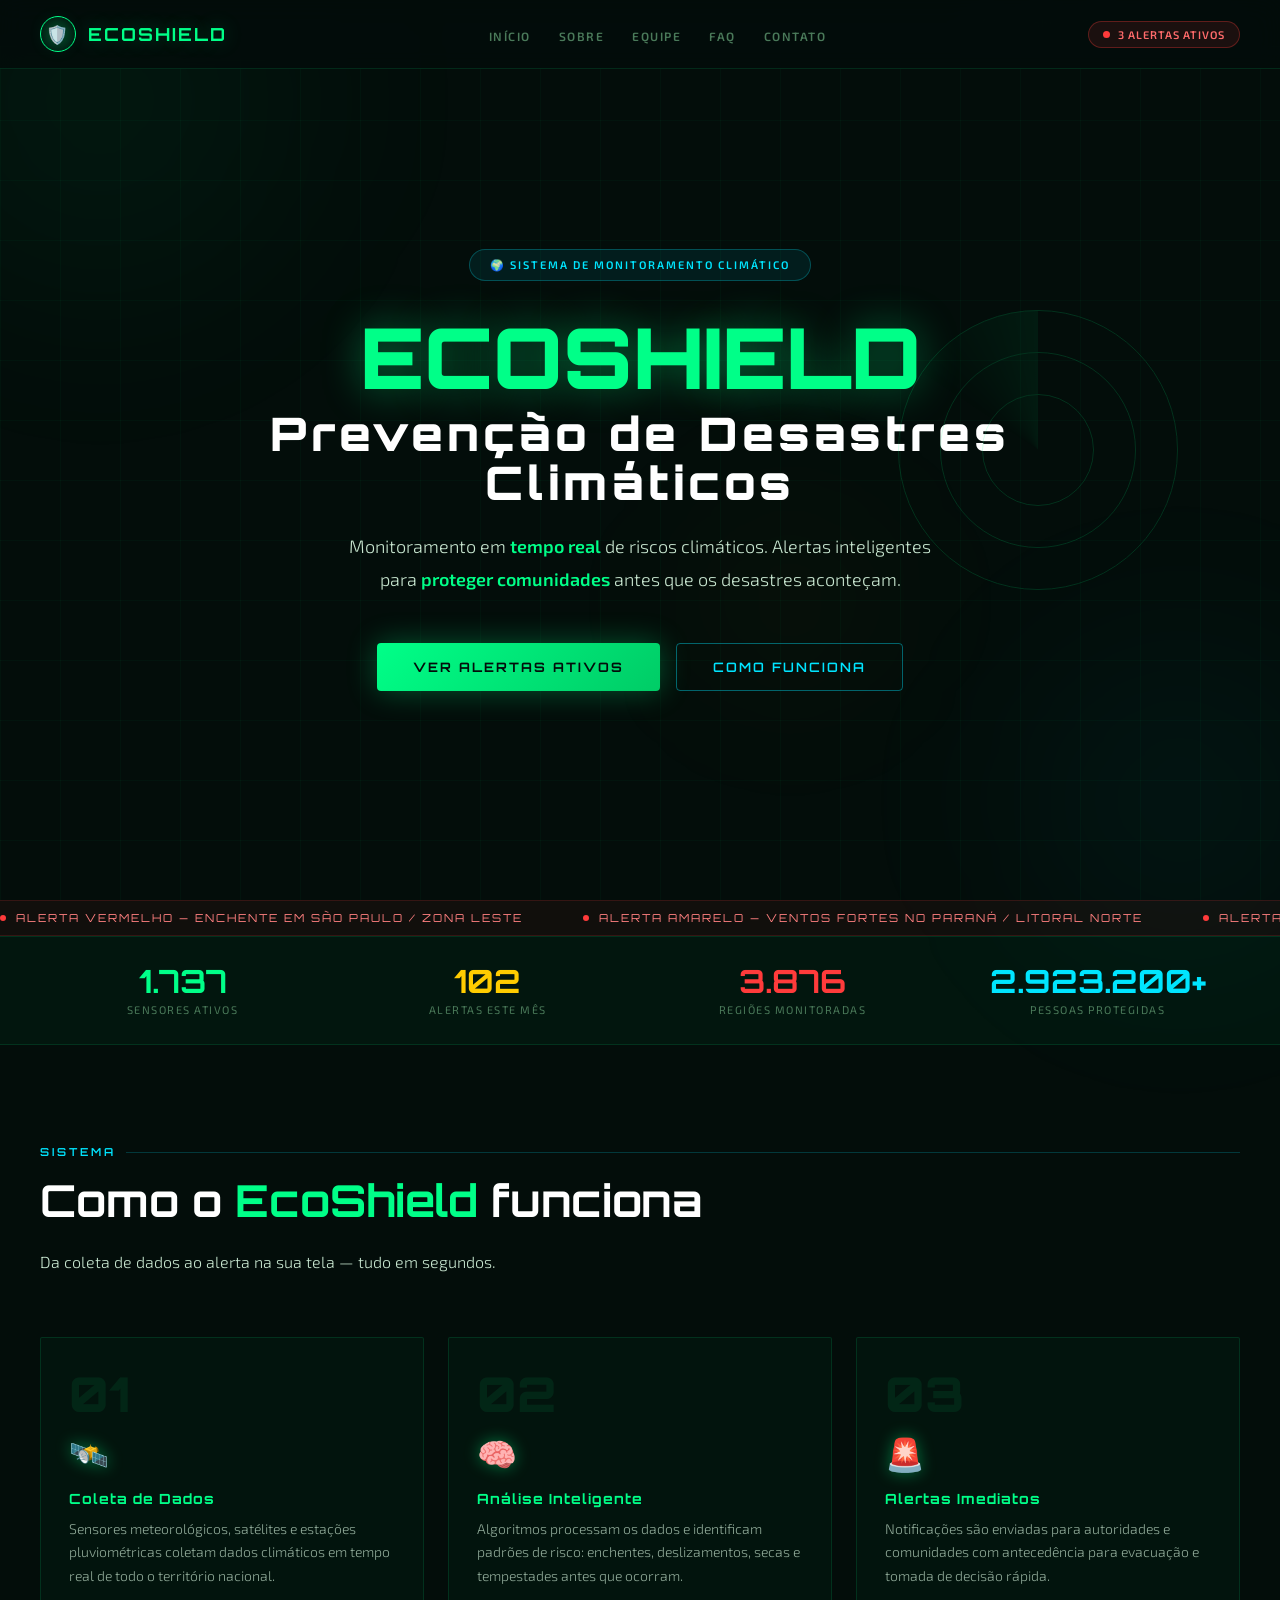
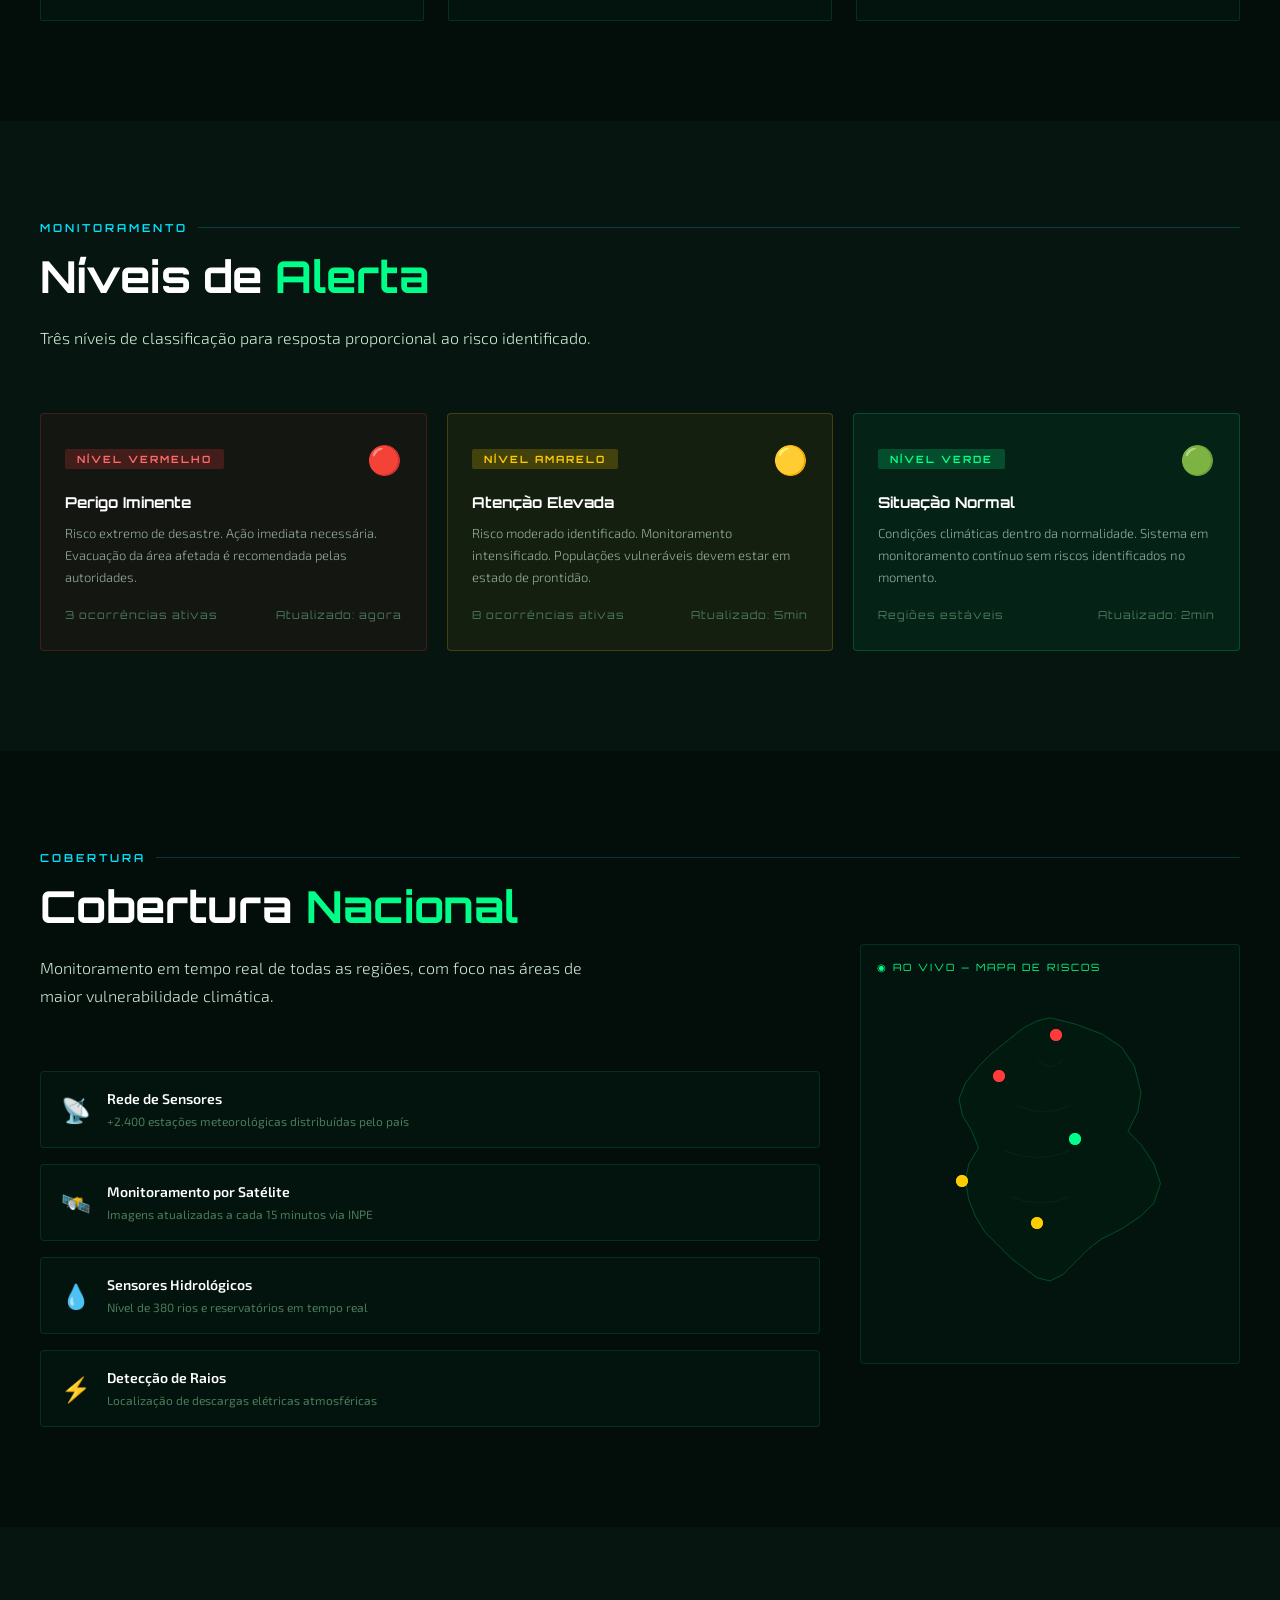
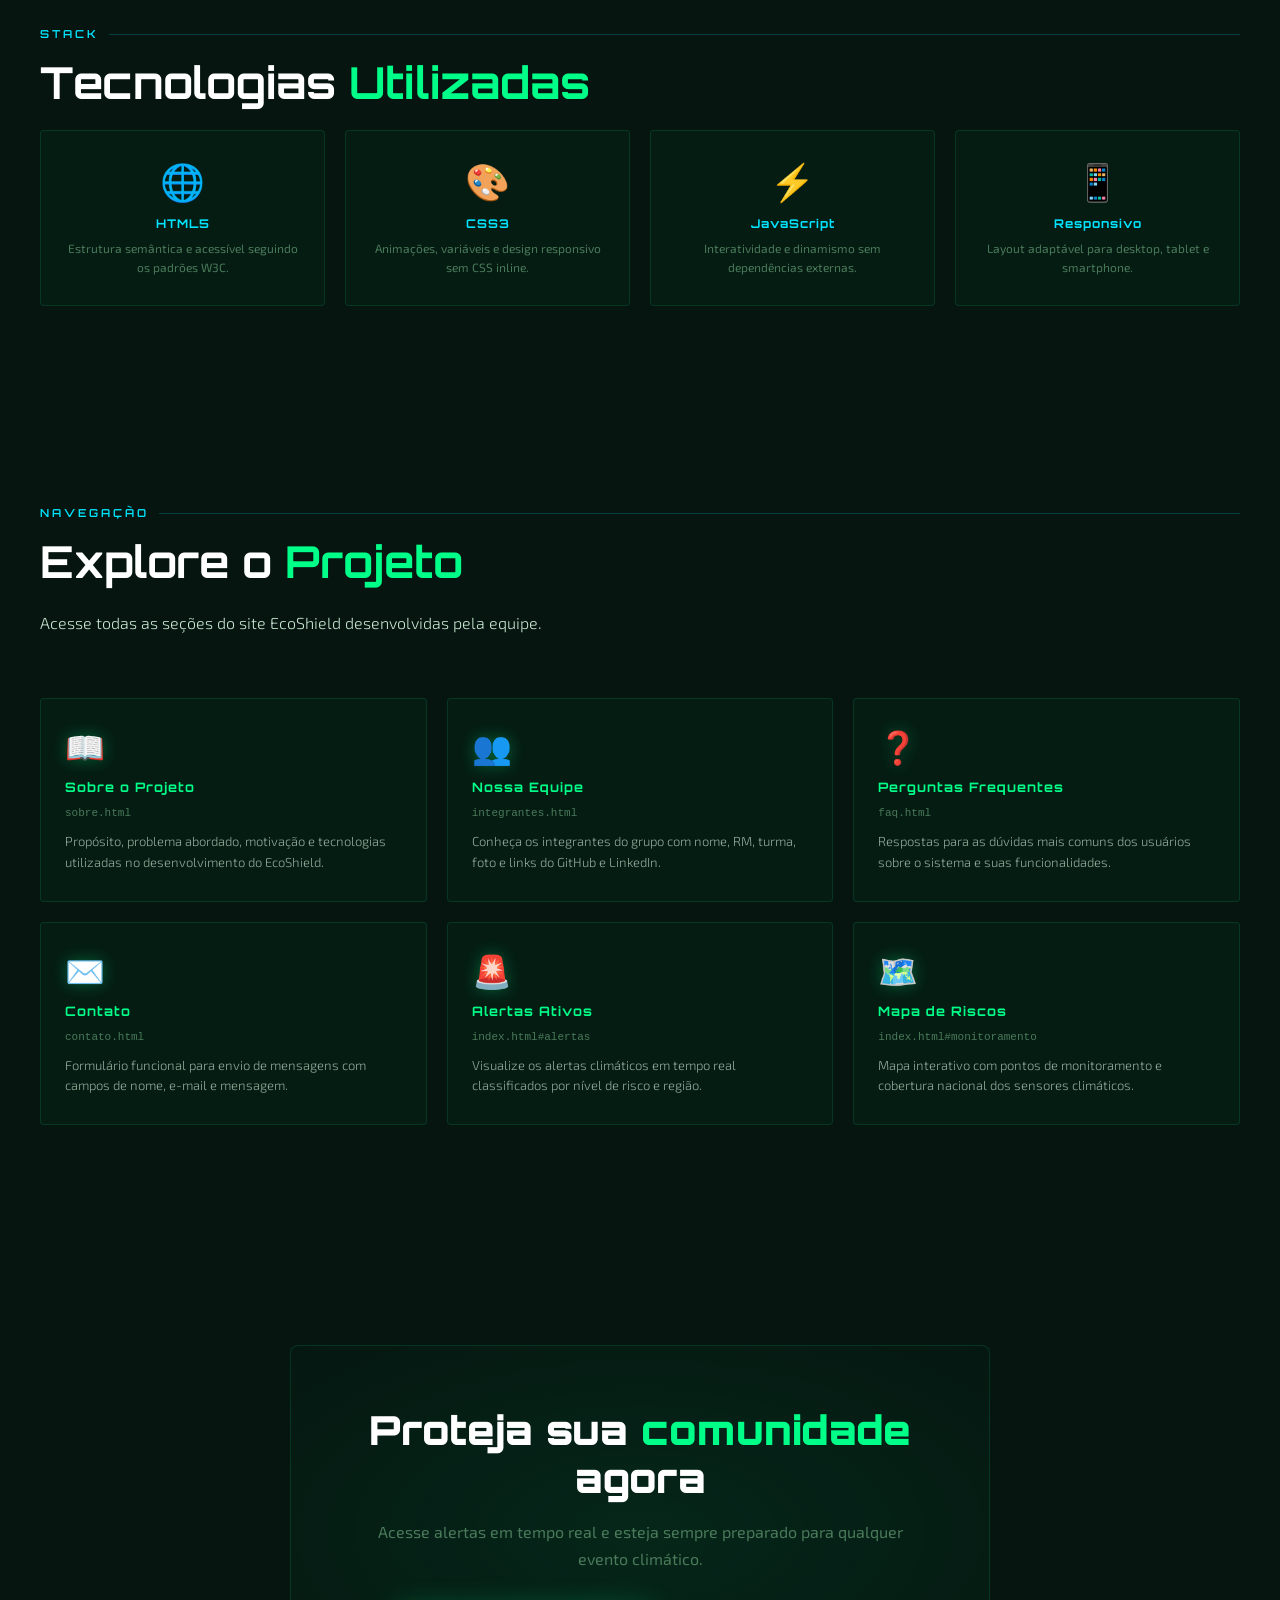
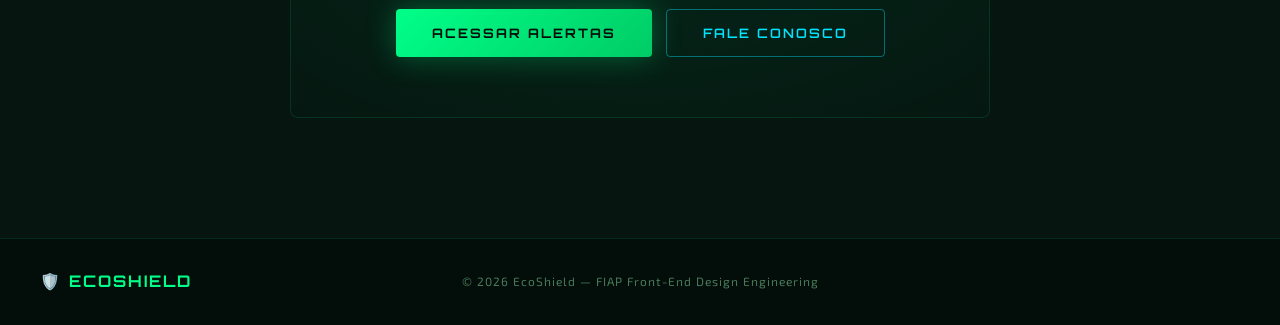
==== commit 812f01cf: "final" ====
--- a/pages/index.html
+++ b/pages/index.html
@@ -23,7 +23,7 @@
   --glow:   0 0 20px rgba(0,255,136,.3);
 }
 
-/* ── Reset ── */
+
 *, *::before, *::after { margin:0; padding:0; box-sizing:border-box; }
 html { scroll-behavior:smooth; }
 body {
@@ -412,7 +412,7 @@
 .footer-links a { font-size:12px; color:var(--muted); text-decoration:none; letter-spacing:1px; transition:color .2s; }
 .footer-links a:hover { color:var(--green); }
 
-/* ── SCROLL REVEAL ── */
+
 .reveal { opacity:0; transform:translateY(40px); transition:opacity .7s ease, transform .7s ease; }
 .reveal.visible { opacity:1; transform:translateY(0); }
 
@@ -520,7 +520,7 @@
       <span class="ticker-item"><span class="ticker-dot"></span> ALERTA VERMELHO — Deslizamento em Petrópolis / RJ</span>
       <span class="ticker-item"><span class="ticker-dot"></span> MONITORAMENTO — Nível dos rios acima do normal em MG</span>
       <span class="ticker-item"><span class="ticker-dot"></span> ALERTA AMARELO — Seca severa no Nordeste / Sertão</span>
-      <!-- Duplicado para loop infinito -->
+  
       <span class="ticker-item"><span class="ticker-dot"></span> ALERTA VERMELHO — Enchente em São Paulo / Zona Leste</span>
       <span class="ticker-item"><span class="ticker-dot"></span> ALERTA AMARELO — Ventos fortes no Paraná / Litoral Norte</span>
       <span class="ticker-item"><span class="ticker-dot"></span> ALERTA VERMELHO — Deslizamento em Petrópolis / RJ</span>
@@ -779,7 +779,7 @@
     navLinks.classList.toggle('open');
   });
 
-  /* Fecha o menu ao clicar em qualquer link */
+
   navLinks.querySelectorAll('a').forEach(function (link) {
     link.addEventListener('click', function () {
       toggle.classList.remove('open');
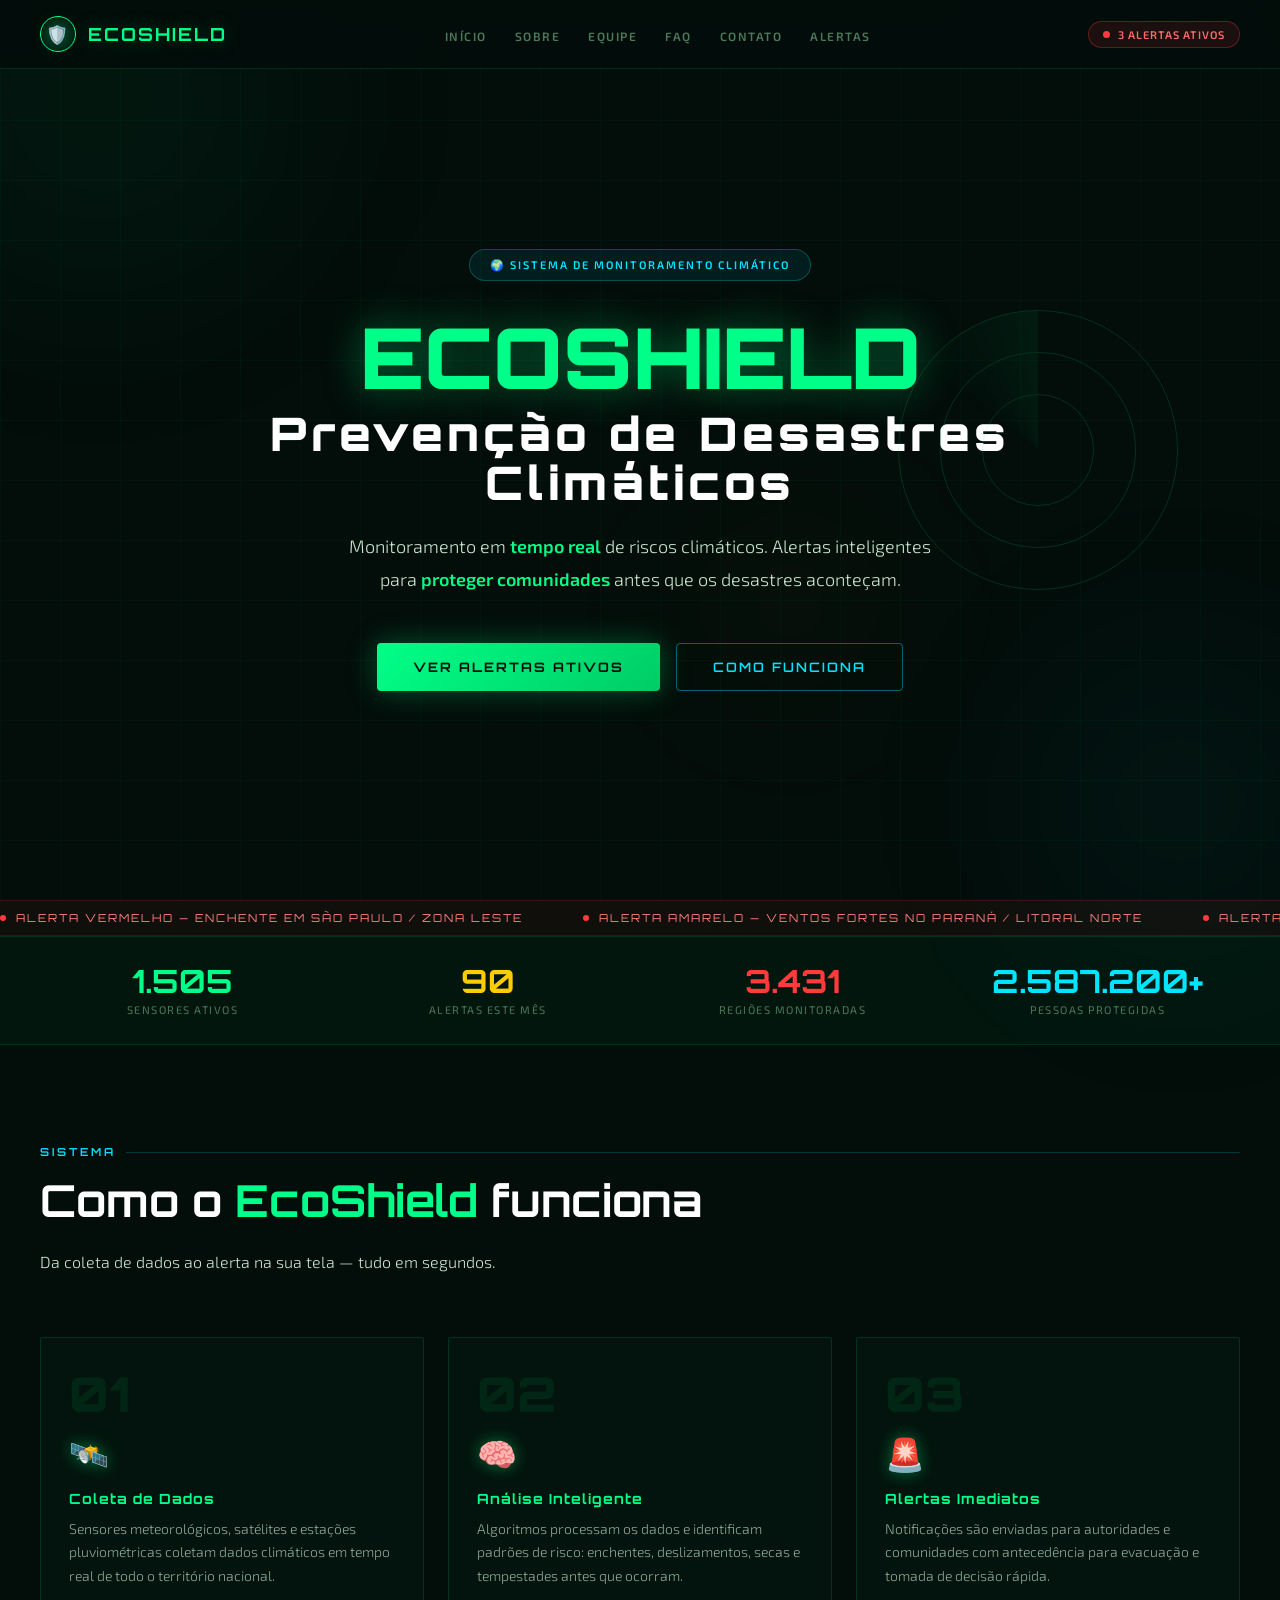
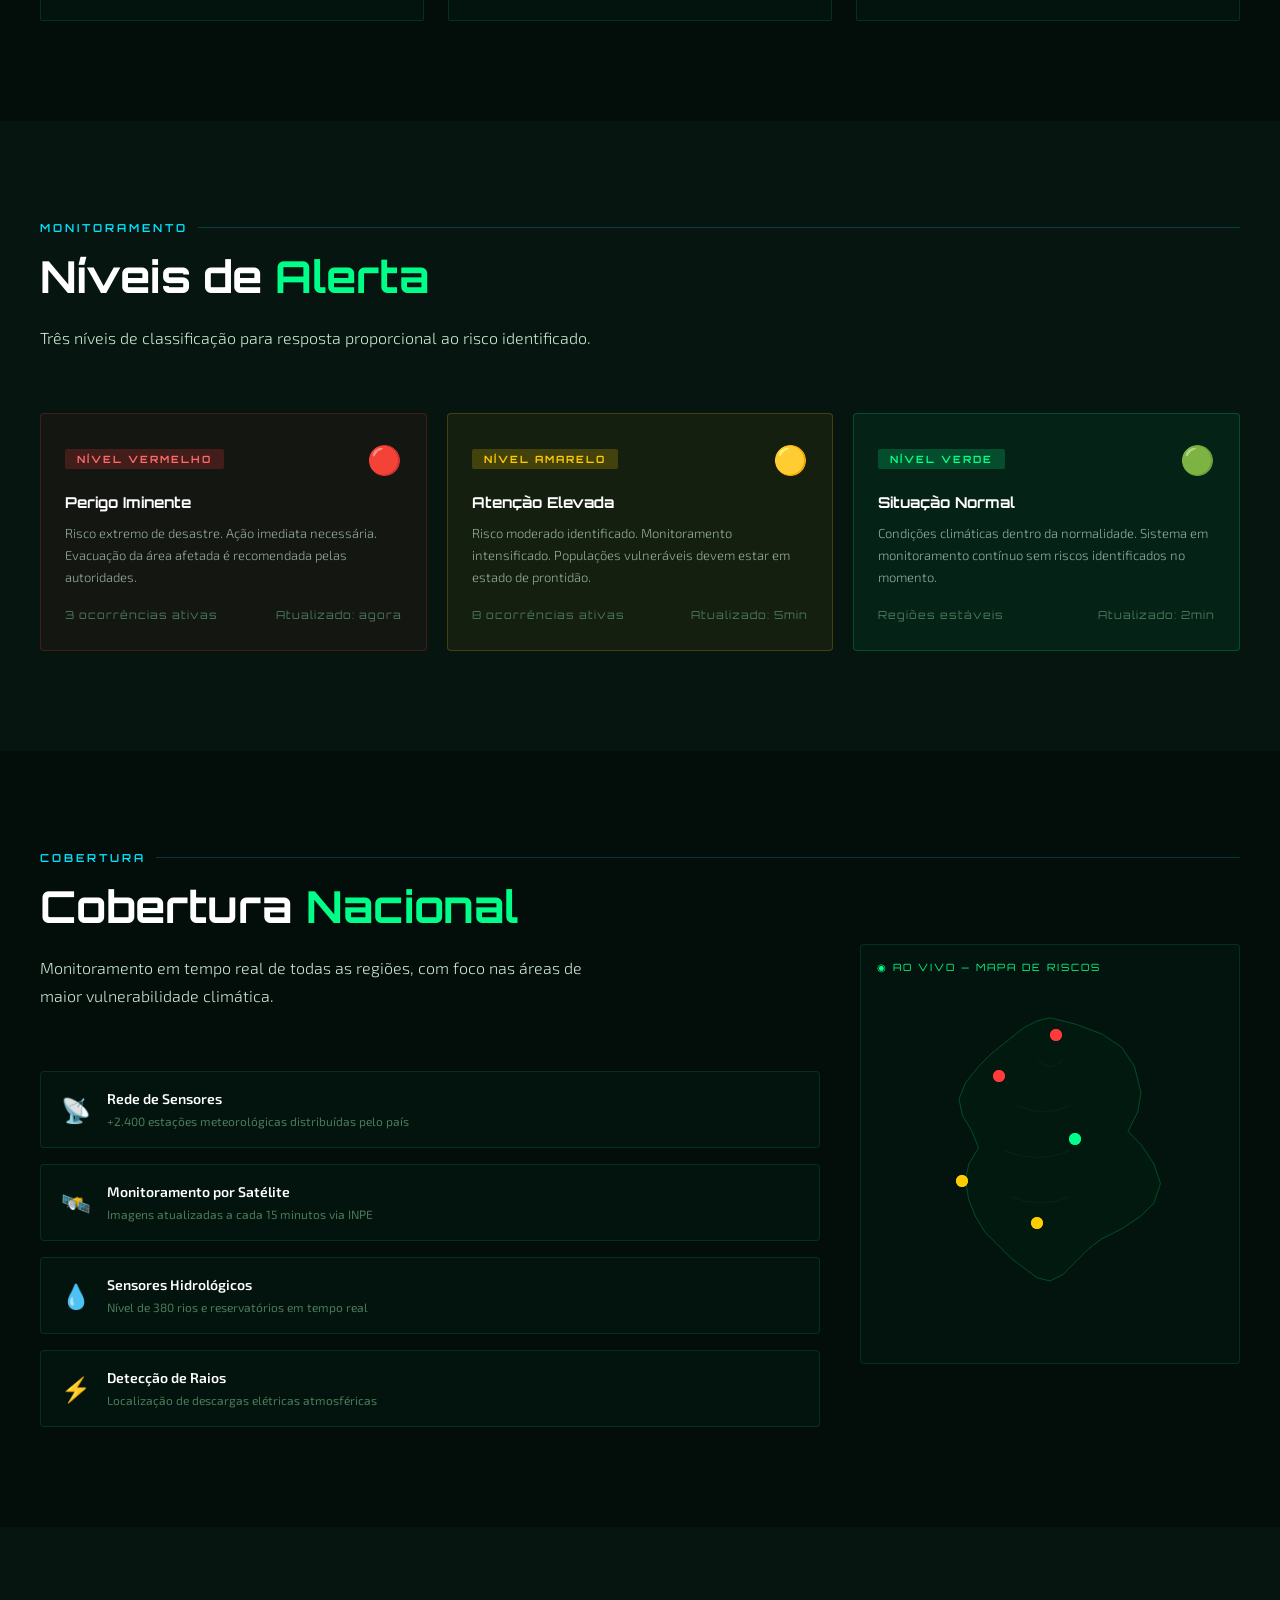
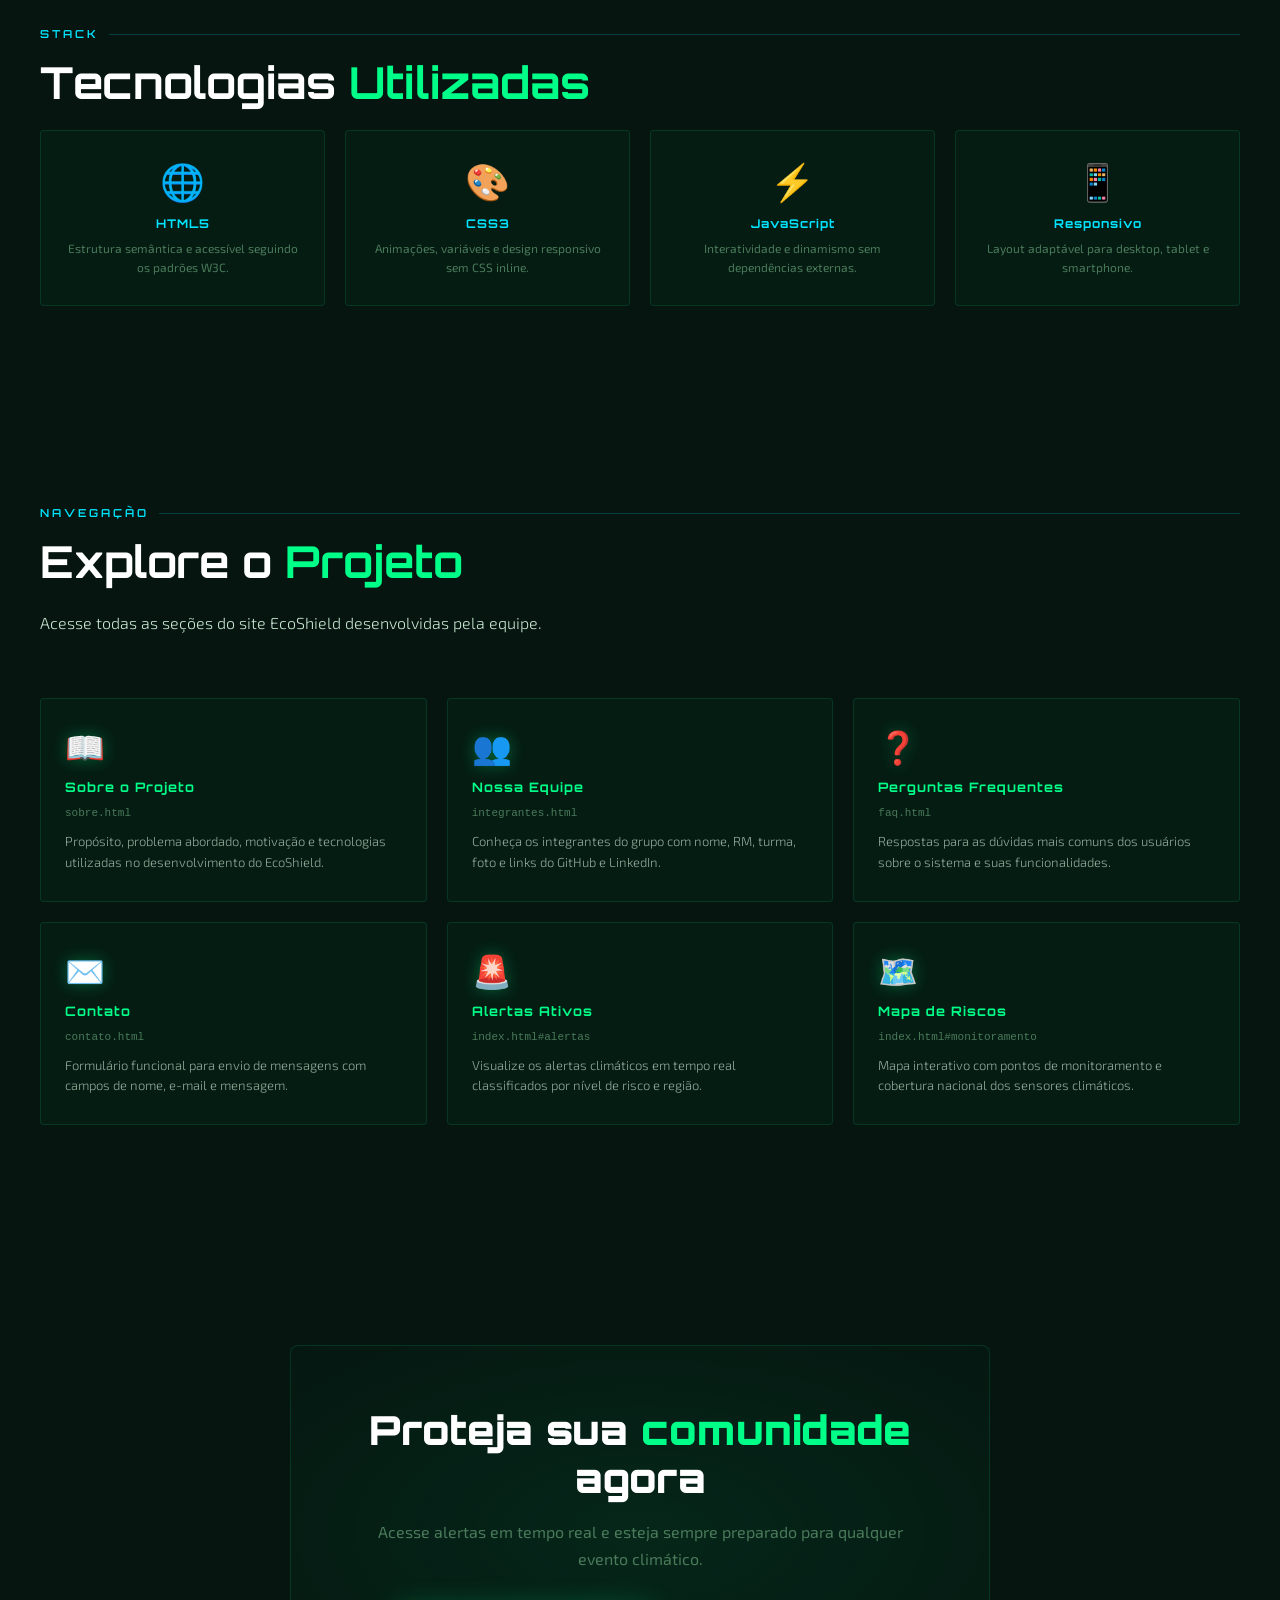
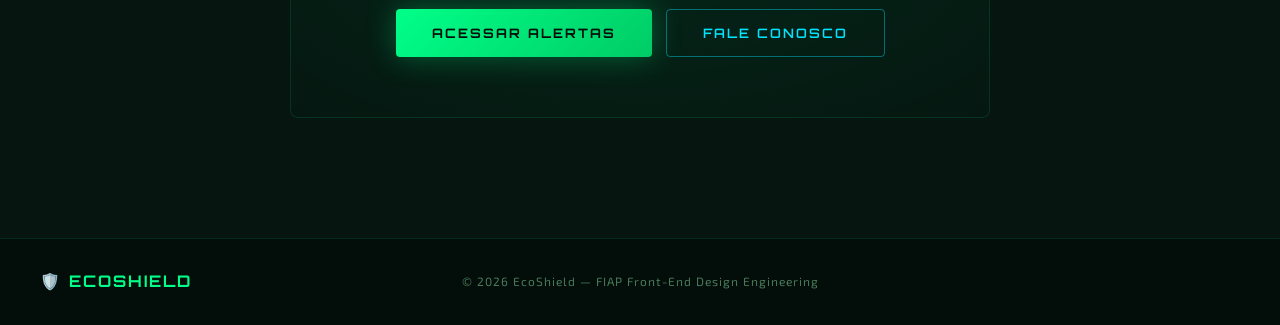
==== commit 7dbbcfe5: "Adicionado link da pagina de alertas no menu" ====
--- a/pages/index.html
+++ b/pages/index.html
@@ -474,6 +474,7 @@
       <li><a href="integrantes.html">Equipe</a></li>
       <li><a href="faq.html">FAQ</a></li>
       <li><a href="contato.html">Contato</a></li>
+      <li><a href="alertas.html" aria-current="page">Alertas</a></li>
     </ul>
 
     <div class="nav-alert">
